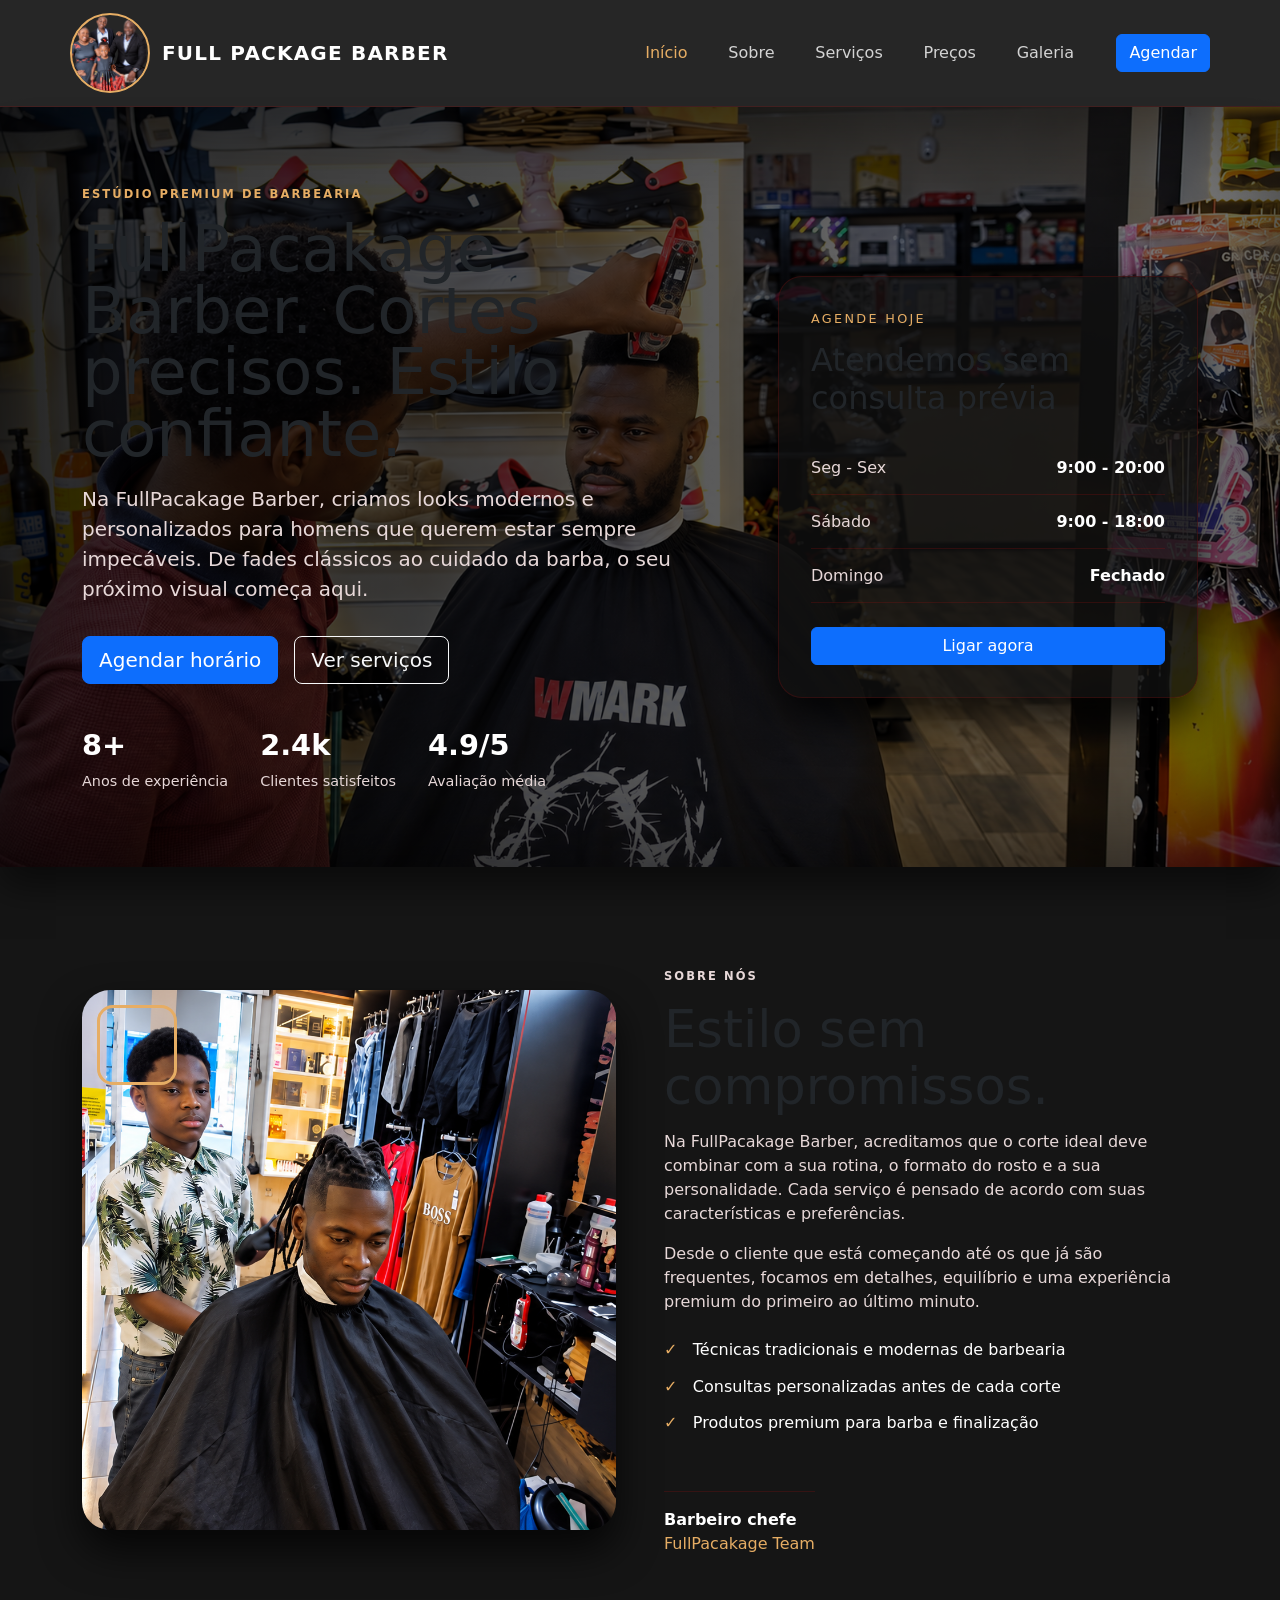
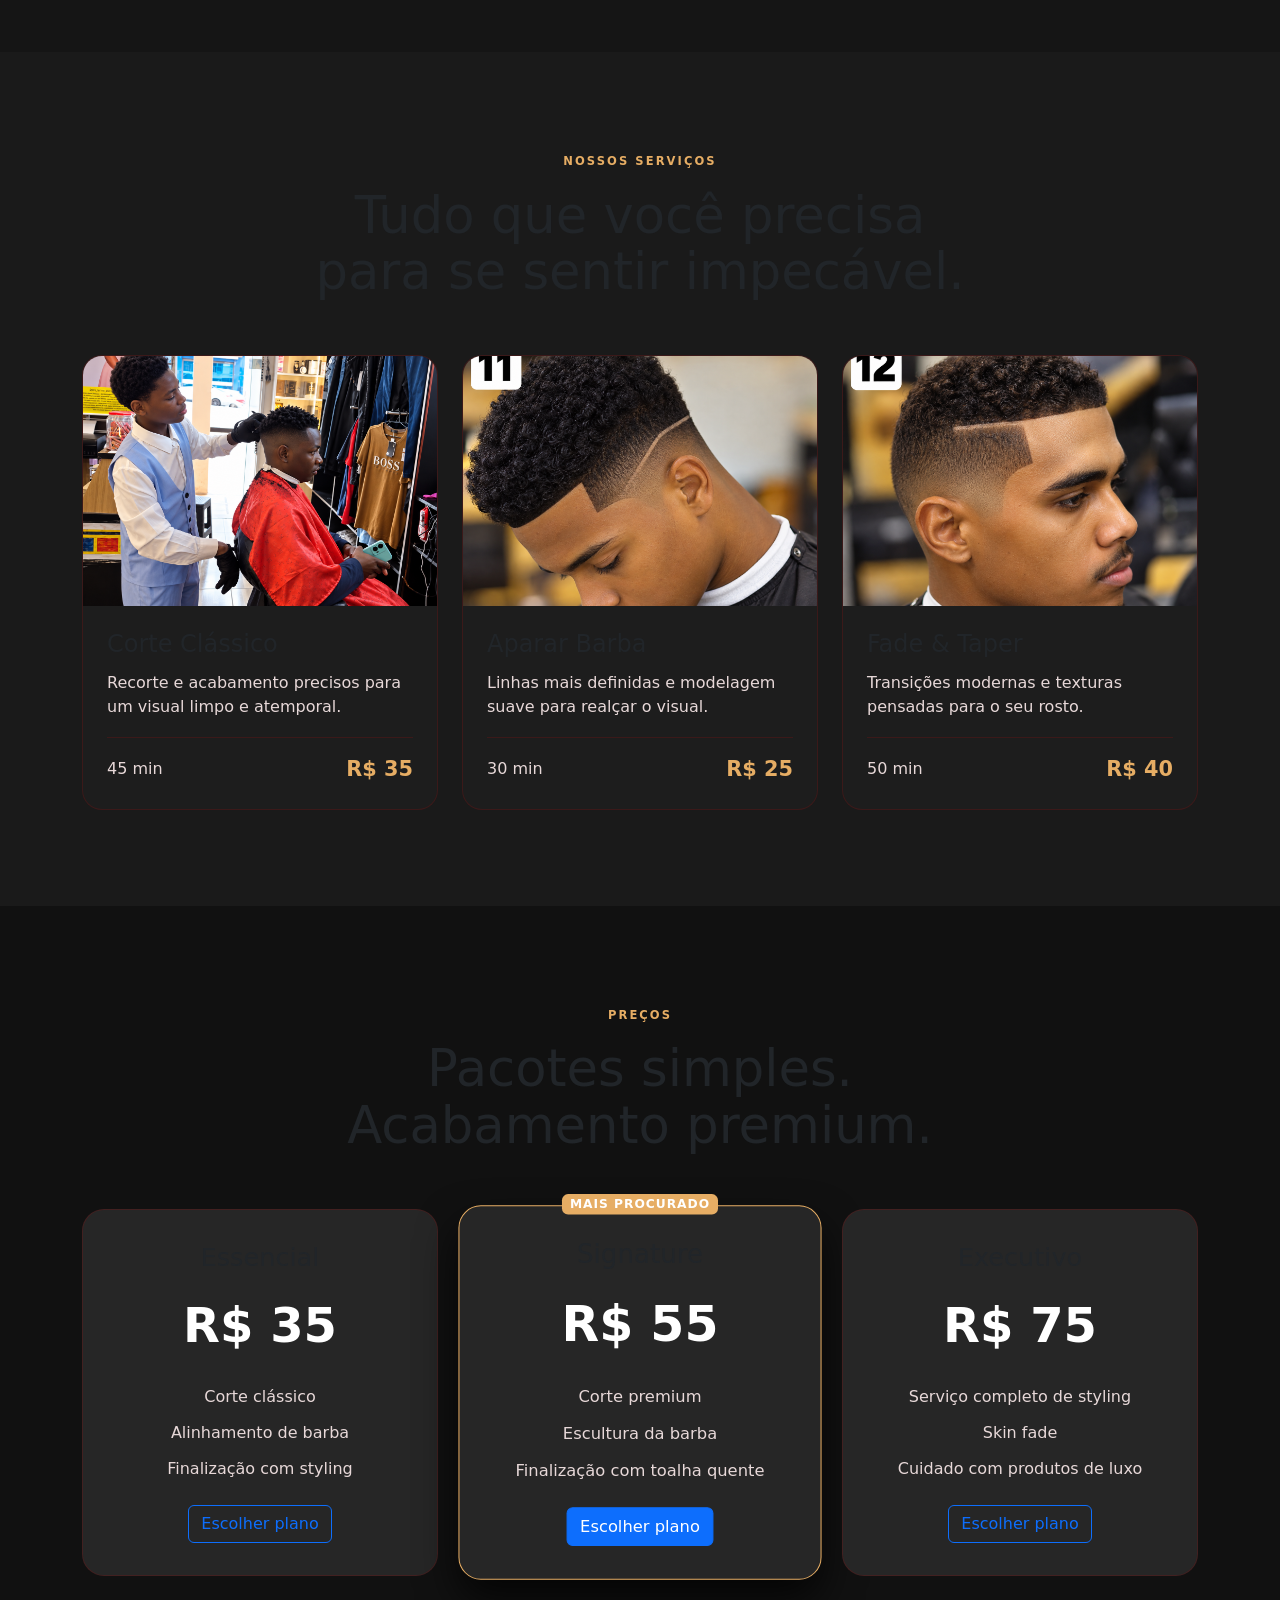
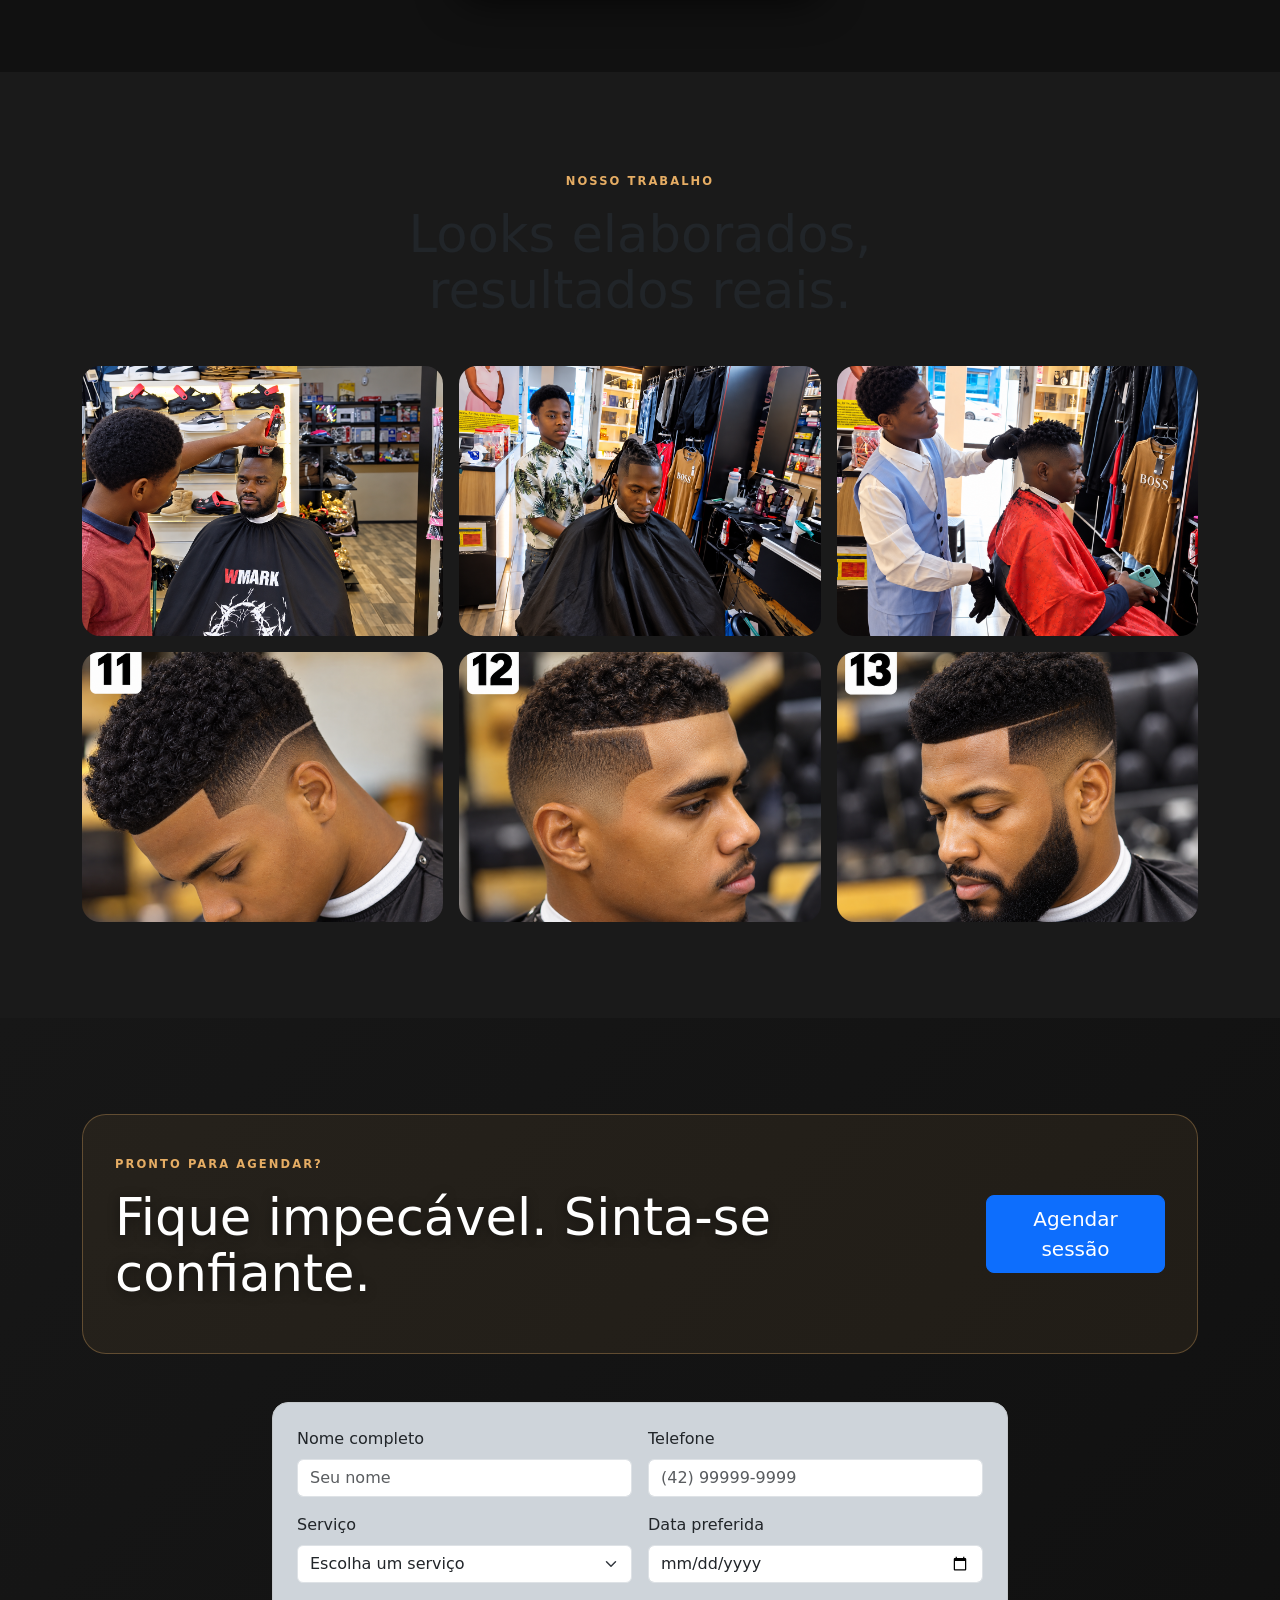
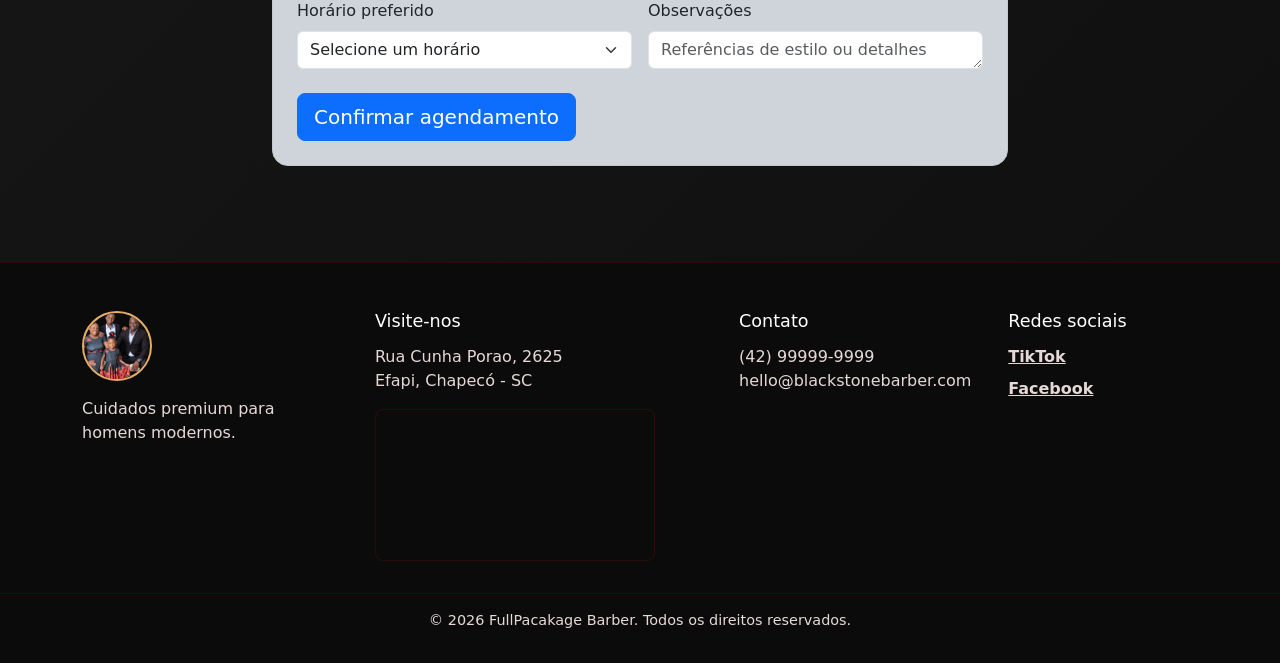
==== index.html @ b8154d9c "Adicionar projeto fullpackagebarber" ====
<!DOCTYPE html>
<html lang="pt-BR">

<head>
    <meta charset="UTF-8">
    <meta name="viewport" content="width=device-width, initial-scale=1.0">
    <title>FullPacakage Barber | Premium Grooming</title>
    <meta name="description" content="FullPacakage Barber offers premium cuts, beard care and modern grooming for every client.">
    <link rel="stylesheet" href="style.css">
    <link href="https://cdn.jsdelivr.net/npm/bootstrap@5.3.8/dist/css/bootstrap.min.css" rel="stylesheet"
        crossorigin="anonymous">
</head>

<body>
    <header class="site-header">
        <nav class="navbar navbar-expand-lg navbar-dark container">
            <a class="navbar-brand" href="#home" aria-label="FullPacakage Barber home">
                <img src="img/logoo.png.png" alt="FullPacakage Barber logo">
                <span>FULL PACKAGE BARBER</span>
            </a>
            <button class="navbar-toggler" type="button" data-bs-toggle="collapse" data-bs-target="#navbarNav"
                aria-controls="navbarNav" aria-expanded="false" aria-label="Toggle navigation">
                <span class="navbar-toggler-icon"></span>
            </button>
            <div class="collapse navbar-collapse" id="navbarNav">
                <ul class="navbar-nav ms-auto align-items-lg-center">
                    <li class="nav-item"><a class="nav-link active" href="#home">Início</a></li>
                    <li class="nav-item"><a class="nav-link" href="#about">Sobre</a></li>
                    <li class="nav-item"><a class="nav-link" href="#services">Serviços</a></li>
                    <li class="nav-item"><a class="nav-link" href="#pricing">Preços</a></li>
                    <li class="nav-item"><a class="nav-link" href="#gallery">Galeria</a></li>
                    <li class="nav-item"><a class="btn btn-primary ms-lg-3" href="#contact">Agendar</a></li>
                </ul>
            </div>
        </nav>
    </header>

    <main id="home">
        <section class="hero">
            <div class="hero-overlay"></div>
            <div class="container hero-content">
                <div class="row align-items-center g-5">
                    <div class="col-lg-7">
                        <p class="eyebrow">Estúdio Premium de Barbearia</p>
                        <h1>FullPacakage Barber. Cortes precisos. Estilo confiante.</h1>
                        <p class="lead">Na FullPacakage Barber, criamos looks modernos e personalizados para homens que querem estar sempre impecáveis. De fades clássicos ao cuidado da barba, o seu próximo visual começa aqui.</p>
                        <div class="hero-actions">
                            <a href="#contact" class="btn btn-primary btn-lg">Agendar horário</a>
                            <a href="#services" class="btn btn-outline-light btn-lg">Ver serviços</a>
                        </div>
                        <div class="hero-stats">
                            <div>
                                <strong>8+</strong>
                                <span>Anos de experiência</span>
                            </div>
                            <div>
                                <strong>2.4k</strong>
                                <span>Clientes satisfeitos</span>
                            </div>
                            <div>
                                <strong>4.9/5</strong>
                                <span>Avaliação média</span>
                            </div>
                        </div>
                    </div>

                    <div class="col-lg-5">
                        <div class="booking-card">
                            <p class="card-label">Agende hoje</p>
                            <h3>Atendemos sem consulta prévia</h3>
                            <ul>
                                <li><span>Seg - Sex</span><strong>9:00 - 20:00</strong></li>
                                <li><span>Sábado</span><strong>9:00 - 18:00</strong></li>
                                <li><span>Domingo</span><strong>Fechado</strong></li>
                            </ul>
                            <a href="tel:+5542999999999" class="btn btn-primary w-100">Ligar agora</a>
                        </div>
                    </div>
                </div>
            </div>
        </section>

        <section id="about" class="section about">
            <div class="container">
                <div class="row align-items-center g-5">
                    <div class="col-lg-6">
                        <div class="image-frame">
                            <img src="img/image2.png.png" alt="Barber working" class="img-fluid">
                        </div>
                    </div>
                    <div class="col-lg-6">
                        <p class="section-tag">Sobre nós</p>
                        <h2>Estilo sem compromissos.</h2>
                        <p>Na FullPacakage Barber, acreditamos que o corte ideal deve combinar com a sua rotina, o formato do rosto e a sua personalidade. Cada serviço é pensado de acordo com suas características e preferências.</p>
                        <p>Desde o cliente que está começando até os que já são frequentes, focamos em detalhes, equilíbrio e uma experiência premium do primeiro ao último minuto.</p>
                        <ul class="check-list">
                            <li>Técnicas tradicionais e modernas de barbearia</li>
                            <li>Consultas personalizadas antes de cada corte</li>
                            <li>Produtos premium para barba e finalização</li>
                        </ul>
                        <div class="signature-box">
                            <strong>Barbeiro chefe</strong>
                            <span>FullPacakage Team</span>
                        </div>
                    </div>
                </div>
            </div>
        </section>

        <section id="services" class="section services">
            <div class="container">
                <div class="section-heading text-center">
                    <p class="section-tag">Nossos serviços</p>
                    <h2>Tudo que você precisa para se sentir impecável.</h2>
                </div>
                <div class="row g-4 mt-3">
                    <div class="col-md-6 col-lg-4">
                        <div class="service-card">
                            <img src="img/image3.png.png" alt="Classic haircut">
                            <div class="service-body">
                                <h3>Corte Clássico</h3>
                                <p>Recorte e acabamento precisos para um visual limpo e atemporal.</p>
                                <div class="service-meta"><span>45 min</span><strong>R$ 35</strong></div>
                            </div>
                        </div>
                    </div>
                    <div class="col-md-6 col-lg-4">
                        <div class="service-card">
                            <img src="img/image4.png.png" alt="Beard trimming">
                            <div class="service-body">
                                <h3>Aparar Barba</h3>
                                <p>Linhas mais definidas e modelagem suave para realçar o visual.</p>
                                <div class="service-meta"><span>30 min</span><strong>R$ 25</strong></div>
                            </div>
                        </div>
                    </div>
                    <div class="col-md-6 col-lg-4">
                        <div class="service-card">
                            <img src="img/image5.png.png" alt="Fade haircut">
                            <div class="service-body">
                                <h3>Fade & Taper</h3>
                                <p>Transições modernas e texturas pensadas para o seu rosto.</p>
                                <div class="service-meta"><span>50 min</span><strong>R$ 40</strong></div>
                            </div>
                        </div>
                    </div>
                </div>
            </div>
        </section>

        <section id="pricing" class="section pricing">
            <div class="container">
                <div class="section-heading text-center">
                    <p class="section-tag">Preços</p>
                    <h2>Pacotes simples. Acabamento premium.</h2>
                </div>
                <div class="row g-4 mt-3">
                    <div class="col-md-4">
                        <div class="price-card">
                            <h3>Essencial</h3>
                            <div class="price">R$ 35</div>
                            <ul>
                                <li>Corte clássico</li>
                                <li>Alinhamento de barba</li>
                                <li>Finalização com styling</li>
                            </ul>
                            <a href="#contact" class="btn btn-outline-primary">Escolher plano</a>
                        </div>
                    </div>
                    <div class="col-md-4">
                        <div class="price-card featured">
                            <span class="badge">Mais procurado</span>
                            <h3>Signature</h3>
                            <div class="price">R$ 55</div>
                            <ul>
                                <li>Corte premium</li>
                                <li>Escultura da barba</li>
                                <li>Finalização com toalha quente</li>
                            </ul>
                            <a href="#contact" class="btn btn-primary">Escolher plano</a>
                        </div>
                    </div>
                    <div class="col-md-4">
                        <div class="price-card">
                            <h3>Executivo</h3>
                            <div class="price">R$ 75</div>
                            <ul>
                                <li>Serviço completo de styling</li>
                                <li>Skin fade</li>
                                <li>Cuidado com produtos de luxo</li>
                            </ul>
                            <a href="#contact" class="btn btn-outline-primary">Escolher plano</a>
                        </div>
                    </div>
                </div>
            </div>
        </section>

        <section id="gallery" class="section gallery">
            <div class="container">
                <div class="section-heading text-center">
                    <p class="section-tag">Nosso trabalho</p>
                    <h2>Looks elaborados, resultados reais.</h2>
                </div>
                <div class="row g-3 mt-3 gallery-grid">
                    <div class="col-6 col-md-4"><img src="img/image1.png.png" alt="Barber style 1" class="img-fluid"></div>
                    <div class="col-6 col-md-4"><img src="img/image2.png.png" alt="Barber style 2" class="img-fluid"></div>
                    <div class="col-6 col-md-4"><img src="img/image3.png.png" alt="Barber style 3" class="img-fluid"></div>
                    <div class="col-6 col-md-4"><img src="img/image4.png.png" alt="Barber style 4" class="img-fluid"></div>
                    <div class="col-6 col-md-4"><img src="img/image5.png.png" alt="Barber style 5" class="img-fluid"></div>
                    <div class="col-6 col-md-4"><img src="img/image6.png.png" alt="Barber style 6" class="img-fluid"></div>
                </div>
            </div>
        </section>

        <section id="contact" class="section cta-section">
            <div class="container">
                <div class="cta-box">
                    <div>
                        <p class="section-tag">Pronto para agendar?</p>
                        <h2>Fique impecável. Sinta-se confiante.</h2>
                    </div>
                    <a href="tel:+5542999999999" class="btn btn-primary btn-lg">Agendar sessão</a>
                </div>

                <div class="row mt-5 justify-content-center">
                    <div class="col-lg-8">
                        <form id="bookingForm" class="p-4 rounded-4 border border-secondary-subtle bg-dark-subtle">
                            <div class="row g-3">
                                <div class="col-md-6">
                                    <label for="name" class="form-label">Nome completo</label>
                                    <input id="name" name="name" type="text" class="form-control" placeholder="Seu nome" required>
                                </div>
                                <div class="col-md-6">
                                    <label for="phone" class="form-label">Telefone</label>
                                    <input id="phone" name="phone" type="tel" class="form-control" placeholder="(42) 99999-9999" required>
                                </div>
                                <div class="col-md-6">
                                    <label for="service" class="form-label">Serviço</label>
                                    <select id="service" name="service" class="form-select" required>
                                        <option value="">Escolha um serviço</option>
                                        <option value="Corte Clássico">Corte Clássico</option>
                                        <option value="Aparar Barba">Aparar Barba</option>
                                        <option value="Fade & Taper">Fade & Taper</option>
                                        <option value="Signature">Pacote Signature</option>
                                        <option value="Executivo">Pacote Executivo</option>
                                    </select>
                                </div>
                                <div class="col-md-6">
                                    <label for="date" class="form-label">Data preferida</label>
                                    <input id="date" name="date" type="date" class="form-control" required>
                                </div>
                                <div class="col-md-6">
                                    <label for="time" class="form-label">Horário preferido</label>
                                    <select id="time" name="time" class="form-select" required>
                                        <option value="">Selecione um horário</option>
                                        <option value="09:00">09:00</option>
                                        <option value="10:30">10:30</option>
                                        <option value="12:00">12:00</option>
                                        <option value="14:00">14:00</option>
                                        <option value="16:30">16:30</option>
                                        <option value="18:00">18:00</option>
                                    </select>
                                </div>
                                <div class="col-md-6">
                                    <label for="notes" class="form-label">Observações</label>
                                    <textarea id="notes" name="notes" class="form-control" rows="1" placeholder="Referências de estilo ou detalhes"></textarea>
                                </div>
                            </div>

                            <div class="d-flex flex-column flex-md-row align-items-md-center justify-content-between gap-3 mt-4">
                                <button type="submit" class="btn btn-primary btn-lg">Confirmar agendamento</button>
                                <p id="bookingStatus" class="text-success mb-0 d-none">Solicitação de agendamento enviada com sucesso.</p>
                            </div>
                        </form>
                    </div>
                </div>
            </div>
        </section>
    </main>

    <footer class="site-footer">
        <div class="container footer-content">
            <div>
                <img src="img/logoo.png.png" alt="FullPacakage Barber logo">
                <p>Cuidados premium para homens modernos.</p>
            </div>
            <div>
                <h4>Visite-nos</h4>
                <address>Rua Cunha Porao, 2625<br>Efapi, Chapecó - SC</address>
                <div class="footer-map">
                    <iframe
                        src="https://www.google.com/maps?q=Rua+Cunha+Porao+2625,+Efapi,+Chapeco+-+SC&output=embed"
                        title="Mapa da FullPacakage Barber"
                        loading="lazy"
                        referrerpolicy="no-referrer-when-downgrade"></iframe>
                </div>
            </div>
            <div>
                <h4>Contato</h4>
                <p>(42) 99999-9999<br>hello@blackstonebarber.com</p>
            </div>
            <div>
                <h4>Redes sociais</h4>
                <div class="social-links">
                    <a href="#" aria-label="TikTok da FullPacakage Barber">TikTok</a>
                    <a href="#" aria-label="Facebook da FullPacakage Barber">Facebook</a>
                </div>
            </div>
        </div>
        <div class="copyright">© <span id="currentYear"></span> FullPacakage Barber. Todos os direitos reservados.</div>
    </footer>

    <script src="https://cdn.jsdelivr.net/npm/bootstrap@5.3.8/dist/js/bootstrap.bundle.min.js" crossorigin="anonymous"></script>
    <script src="script.js"></script>
</body>

</html>
---- style.css ----
:root {
  --bg: #111111;
  --bg-soft: #1a1a1a;
  --panel: #1d1d1d;
  --panel-2: #262626;

  --text: #ffffff;
  --muted: #e7d8d8;

  --accent: #e6ad64;
  --accent-soft: rgba(230, 174, 100, 0.603);

  --line: rgba(161, 16, 16, 0.233);
  --shadow: 0 20px 40px rgba(0, 0, 0, 0.74);
}

* {
    margin: 0;
    padding: 0;
    box-sizing: border-box;
}

html {
    scroll-behavior: smooth;
}

body {
    background: var(--bg);
    color: var(--text);
    font-family: Arial, Helvetica, sans-serif;
    line-height: 1.7;
}

img {
    max-width: 100%;
    display: block;
}

a {
    text-decoration: none;
}

.btn {
    border-radius: 999px;
    font-weight: 700;
    padding: 0.9rem 1.5rem;
    transition: all 0.3s ease;
}

.btn-primary {
    background: var(--accent);
    border-color: var(--accent);
    color: #18120d;
}

.btn-primary:hover {
    background: #e1b069;
    border-color: #e1b069;
    color: #18120d;
}

.btn-outline-light,
.btn-outline-primary {
    border-width: 2px;
}

.site-header {
    position: sticky;
    top: 0;
    z-index: 40;
    background: rgba(15, 15, 15, 0.9);
    backdrop-filter: blur(10px);
    border-bottom: 1px solid var(--line);
}

.navbar {
    min-height: 82px;
    padding: 0.75rem 0;
}

.navbar-brand img {
    width: 80px;
    height: 80px;
    object-fit: cover;
    border-radius: 50%;
    border: 2px solid var(--accent);
}

.navbar-brand {
    display: inline-flex;
    align-items: center;
    gap: 0.75rem;
    color: #fff;
    font-weight: 800;
    letter-spacing: 0.06em;
    line-height: 1;
}

.navbar-brand:hover {
    color: var(--accent);
}

.navbar-nav {
    gap: 0.75rem;
}

.nav-link {
    color: rgba(255, 255, 255, 0.8) !important;
    font-weight: 600;
    padding: 0.5rem 0.9rem !important;
}

.nav-link:hover,
.nav-link.active {
    color: var(--accent) !important;
}

.hero {
    position: relative;
    background: url('img/image1.png.png') center/cover no-repeat;
    min-height: 760px;
    display: flex;
    align-items: center;
    box-shadow: 0 18px 36px rgba(0, 0, 0, 0.55);
    z-index: 1;
}

.hero-overlay {
    position: absolute;
    inset: 0;
    background: linear-gradient(90deg, rgba(0, 0, 0, 0.82), rgba(0, 0, 0, 0.5));
    box-shadow: inset 0 0 110px rgba(0, 0, 0, 0.62);
}

.hero-content {
    position: relative;
    z-index: 1;
    padding-top: 4rem;
    padding-bottom: 4rem;
}

.eyebrow,
.section-tag {
    display: inline-block;
    letter-spacing: 0.18em;
    text-transform: uppercase;
    font-size: 0.72rem;
    font-weight: 700;
    color: var(--accent);
    margin-bottom: 1rem;
}

.hero h1 {
    font-size: clamp(2.8rem, 5vw, 5rem);
    line-height: 0.96;
    margin-bottom: 1.2rem;
    max-width: 650px;
}

.lead {
    max-width: 620px;
    color: var(--muted);
    font-size: 1.1rem;
}

.hero-actions {
    display: flex;
    flex-wrap: wrap;
    gap: 1rem;
    margin-top: 2rem;
}

.hero-stats {
    display: flex;
    flex-wrap: wrap;
    gap: 2rem;
    margin-top: 2.5rem;
}

.hero-stats div {
    display: flex;
    flex-direction: column;
    gap: 0.25rem;
}

.hero-stats strong {
    font-size: 1.8rem;
    color: var(--text);
}

.hero-stats span {
    color: var(--muted);
    font-size: 0.9rem;
}

.booking-card {
    background: rgba(17, 17, 17, 0.75);
    border: 1px solid var(--line);
    border-radius: 24px;
    box-shadow: var(--shadow);
    padding: 2rem;
    max-width: 420px;
    margin-left: auto;
}

.card-label {
    font-size: 0.8rem;
    letter-spacing: 0.18em;
    text-transform: uppercase;
    color: var(--accent);
    margin-bottom: 0.8rem;
}

.booking-card h3 {
    margin-bottom: 1.5rem;
    font-size: 2rem;
}

.booking-card ul {
    list-style: none;
    margin: 0 0 1.5rem;
    padding: 0;
}

.booking-card li {
    display: flex;
    justify-content: space-between;
    gap: 1rem;
    padding: 0.9rem 0;
    border-bottom: 1px solid var(--line);
    color: var(--muted);
}

.booking-card li strong {
    color: var(--text);
}

.section {
    padding: 6rem 0;
}

.about {
    background: #151515;
}

.image-frame {
    position: relative;
    border-radius: 28px;
    overflow: hidden;
    box-shadow: var(--shadow);
}

.image-frame::before {
    content: '';
    position: absolute;
    inset: 15px auto auto 15px;
    width: 80px;
    height: 80px;
    border: 3px solid var(--accent);
    border-radius: 16px;
    z-index: 1;
}

.image-frame img {
    width: 100%;
    height: 540px;
    object-fit: cover;
}

.about h2,
.section-heading h2,
.cta-box h2 {
    font-size: clamp(2.2rem, 4vw, 3.2rem);
    margin-bottom: 1rem;
    line-height: 1.1;
}

.cta-box h2 {
    color: #ffffff;
    text-shadow: 0 2px 12px rgba(0, 0, 0, 0.45);
}

.about p,
.service-card p,
.price-card li,
.site-footer p {
    color: var(--muted);
}

.check-list {
    list-style: none;
    padding: 0;
    margin: 1.5rem 0;
    display: grid;
    gap: 0.8rem;
}

.check-list li {
    position: relative;
    padding-left: 1.8rem;
    color: var(--text);
}

.check-list li::before {
    content: '✓';
    position: absolute;
    left: 0;
    top: 0;
    color: var(--accent);
    font-weight: 700;
}

.signature-box {
    margin-top: 2rem;
    padding-top: 1rem;
    border-top: 1px solid var(--line);
    display: inline-flex;
    flex-direction: column;
}

.signature-box strong {
    color: var(--text);
}

.signature-box span {
    color: var(--accent);
}

.services {
    background: var(--bg-soft);
}

.section-heading {
    max-width: 700px;
    margin: 0 auto 2rem;
}

.service-card {
    background: var(--panel);
    border-radius: 20px;
    overflow: hidden;
    border: 1px solid var(--line);
    transition: transform 0.2s ease, border-color 0.2s ease;
}

.service-card:hover {
    transform: translateY(-6px);
    border-color: rgba(212, 161, 93, 0.6);
}

.service-card img {
    width: 100%;
    height: 250px;
    object-fit: cover;
}

.service-body {
    padding: 1.5rem;
}

.service-card h3 {
    font-size: 1.5rem;
    margin-bottom: 0.75rem;
}

.service-meta {
    display: flex;
    justify-content: space-between;
    align-items: center;
    gap: 1rem;
    margin-top: 1.1rem;
    padding-top: 1rem;
    border-top: 1px solid var(--line);
}

.service-meta span {
    color: var(--muted);
}

.service-meta strong {
    color: var(--accent);
    font-size: 1.3rem;
}

.pricing {
    background: #111111;
}

.price-card {
    background: var(--panel-2);
    border: 1px solid var(--line);
    border-radius: 22px;
    padding: 2rem 1.5rem;
    text-align: center;
    position: relative;
    height: 100%;
}

.price-card.featured {
    border-color: var(--accent);
    box-shadow: var(--shadow);
    transform: scale(1.02);
}

.badge {
    position: absolute;
    top: -12px;
    left: 50%;
    transform: translateX(-50%);
    background: var(--accent);
    color: #1a120d;
    border-radius: 999px;
    font-size: 0.72rem;
    font-weight: 700;
    letter-spacing: 0.08em;
    padding: 0.45rem 0.8rem;
    text-transform: uppercase;
}

.price-card h3 {
    margin-bottom: 1rem;
    font-size: 1.6rem;
}

.price {
    font-size: 3rem;
    font-weight: 800;
    color: var(--text);
    margin-bottom: 1rem;
}

.price-card ul {
    list-style: none;
    padding: 0;
    margin: 1.5rem 0;
    display: grid;
    gap: 0.75rem;
}

.gallery {
    background: var(--bg-soft);
}

.gallery-grid img {
    width: 100%;
    height: 270px;
    object-fit: cover;
    border-radius: 18px;
    transition: transform 0.3s ease;
}

.gallery-grid img:hover {
    transform: scale(1.02);
}

.cta-section {
    background: linear-gradient(135deg, #171717 0%, #101010 100%);
}

.cta-box {
    background: rgba(212, 161, 93, 0.08);
    border: 1px solid rgba(212, 161, 93, 0.35);
    border-radius: 24px;
    padding: 2.2rem 2rem;
    display: flex;
    justify-content: space-between;
    align-items: center;
    gap: 1.5rem;
}

.site-footer {
    background: #0b0b0b;
    border-top: 1px solid var(--line);
    padding-top: 3rem;
}

.footer-content {
    display: grid;
    grid-template-columns: 1.1fr 1.4fr 1fr 0.8fr;
    gap: 2rem;
    align-items: start;
}

.site-footer img {
    width: 70px;
    height: 70px;
    object-fit: cover;
    border-radius: 50%;
    margin-bottom: 1rem;
    border: 2px solid var(--accent);
}

.site-footer h4 {
    margin-bottom: 0.8rem;
    font-size: 1.1rem;
    color: var(--text);
}

.site-footer address {
    color: var(--muted);
    font-style: normal;
    margin-bottom: 1rem;
}

.footer-map {
    overflow: hidden;
    border: 1px solid var(--line);
    border-radius: 8px;
    max-width: 280px;
}

.footer-map iframe {
    display: block;
    width: 100%;
    height: 150px;
    border: 0;
}

.social-links {
    display: flex;
    flex-direction: column;
    gap: 0.5rem;
}

.social-links a {
    color: var(--muted);
    font-weight: 600;
}

.social-links a:hover {
    color: var(--accent);
}

.copyright {
    margin-top: 2rem;
    padding: 1rem 0 2rem;
    text-align: center;
    border-top: 1px solid var(--line);
    color: var(--muted);
    font-size: 0.9rem;
}

@media (max-width: 991px) {
    .hero {
        min-height: 680px;
    }

    .booking-card {
        margin: 2rem auto 0;
    }

    .cta-box {
        flex-direction: column;
        text-align: center;
    }
}

@media (max-width: 767px) {
    .section {
        padding: 4.5rem 0;
    }

    .hero {
        min-height: 620px;
    }

    .hero h1 {
        max-width: 100%;
    }

    .navbar-collapse {
        padding-top: 1rem;
    }

    .navbar-nav {
        align-items: flex-start !important;
    }

    .footer-content {
        grid-template-columns: 1fr;
        text-align: center;
    }

    .site-footer img {
        margin-inline: auto;
    }
}
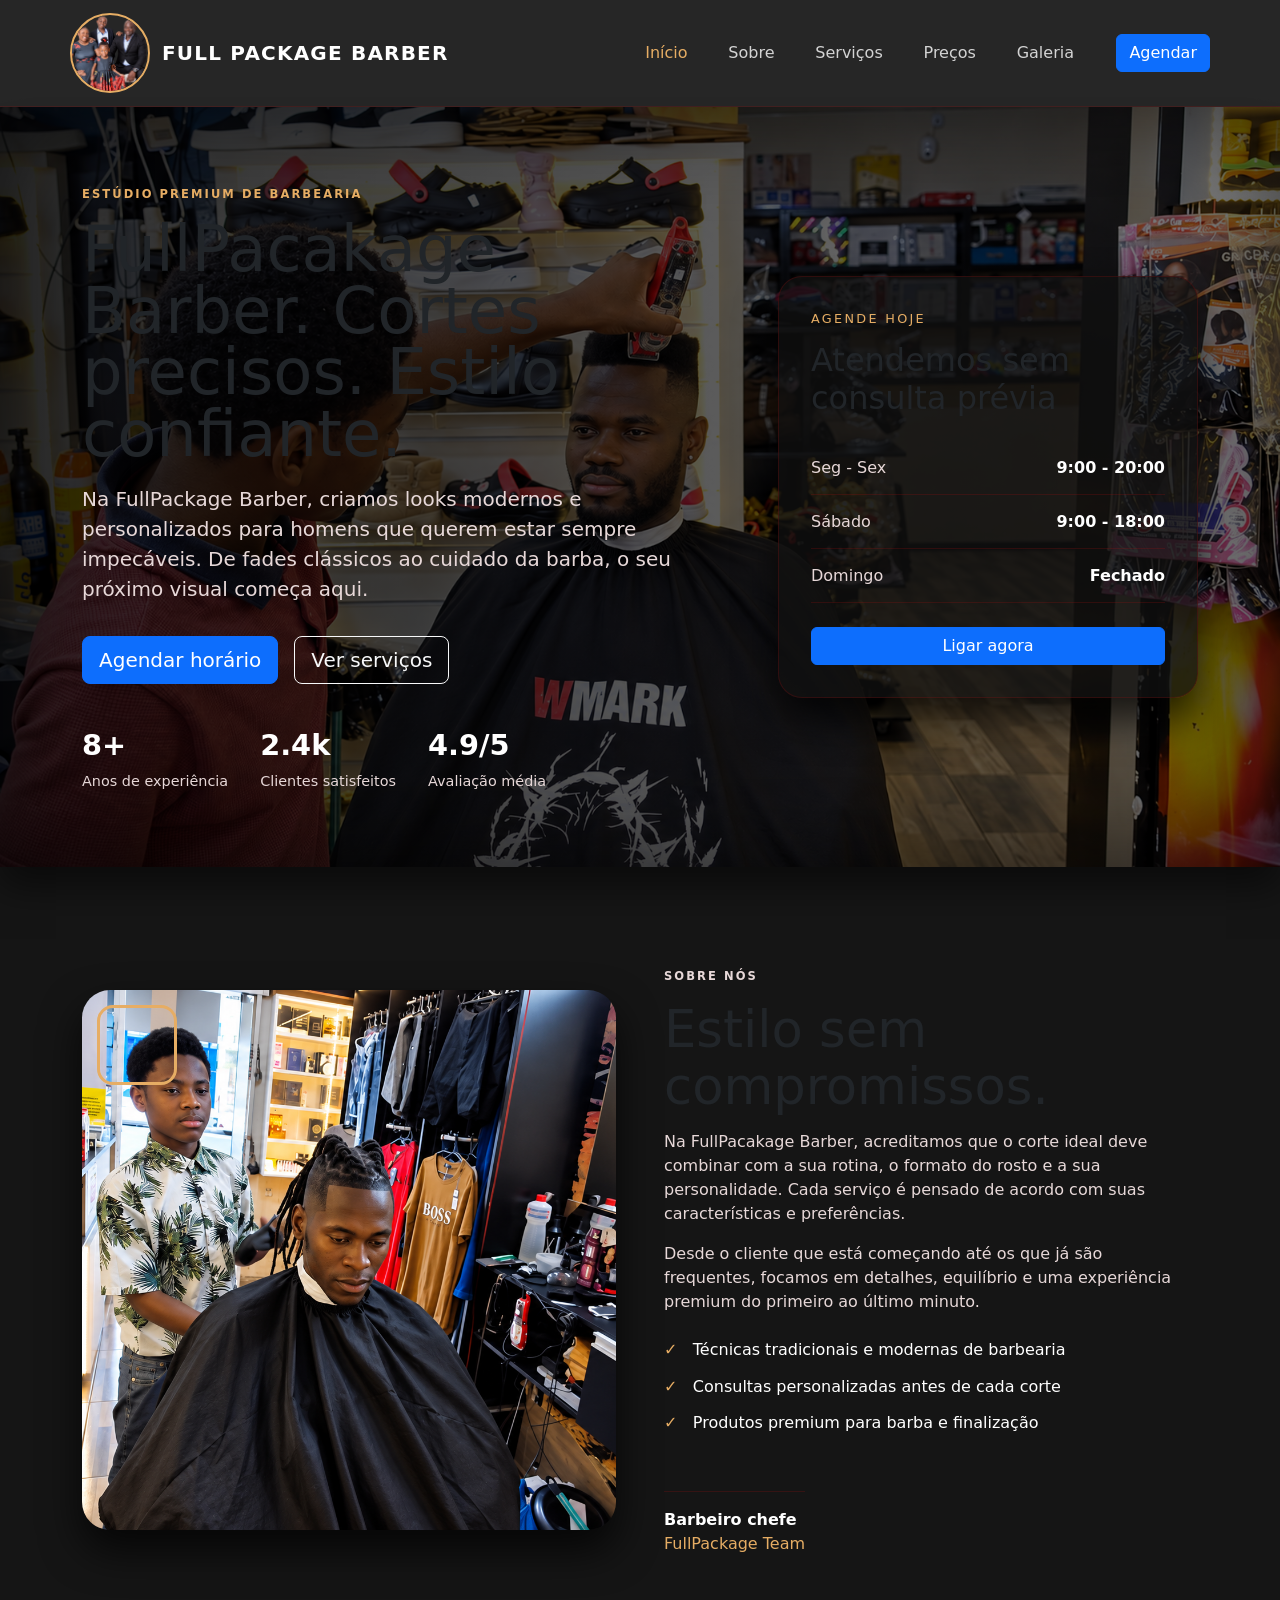
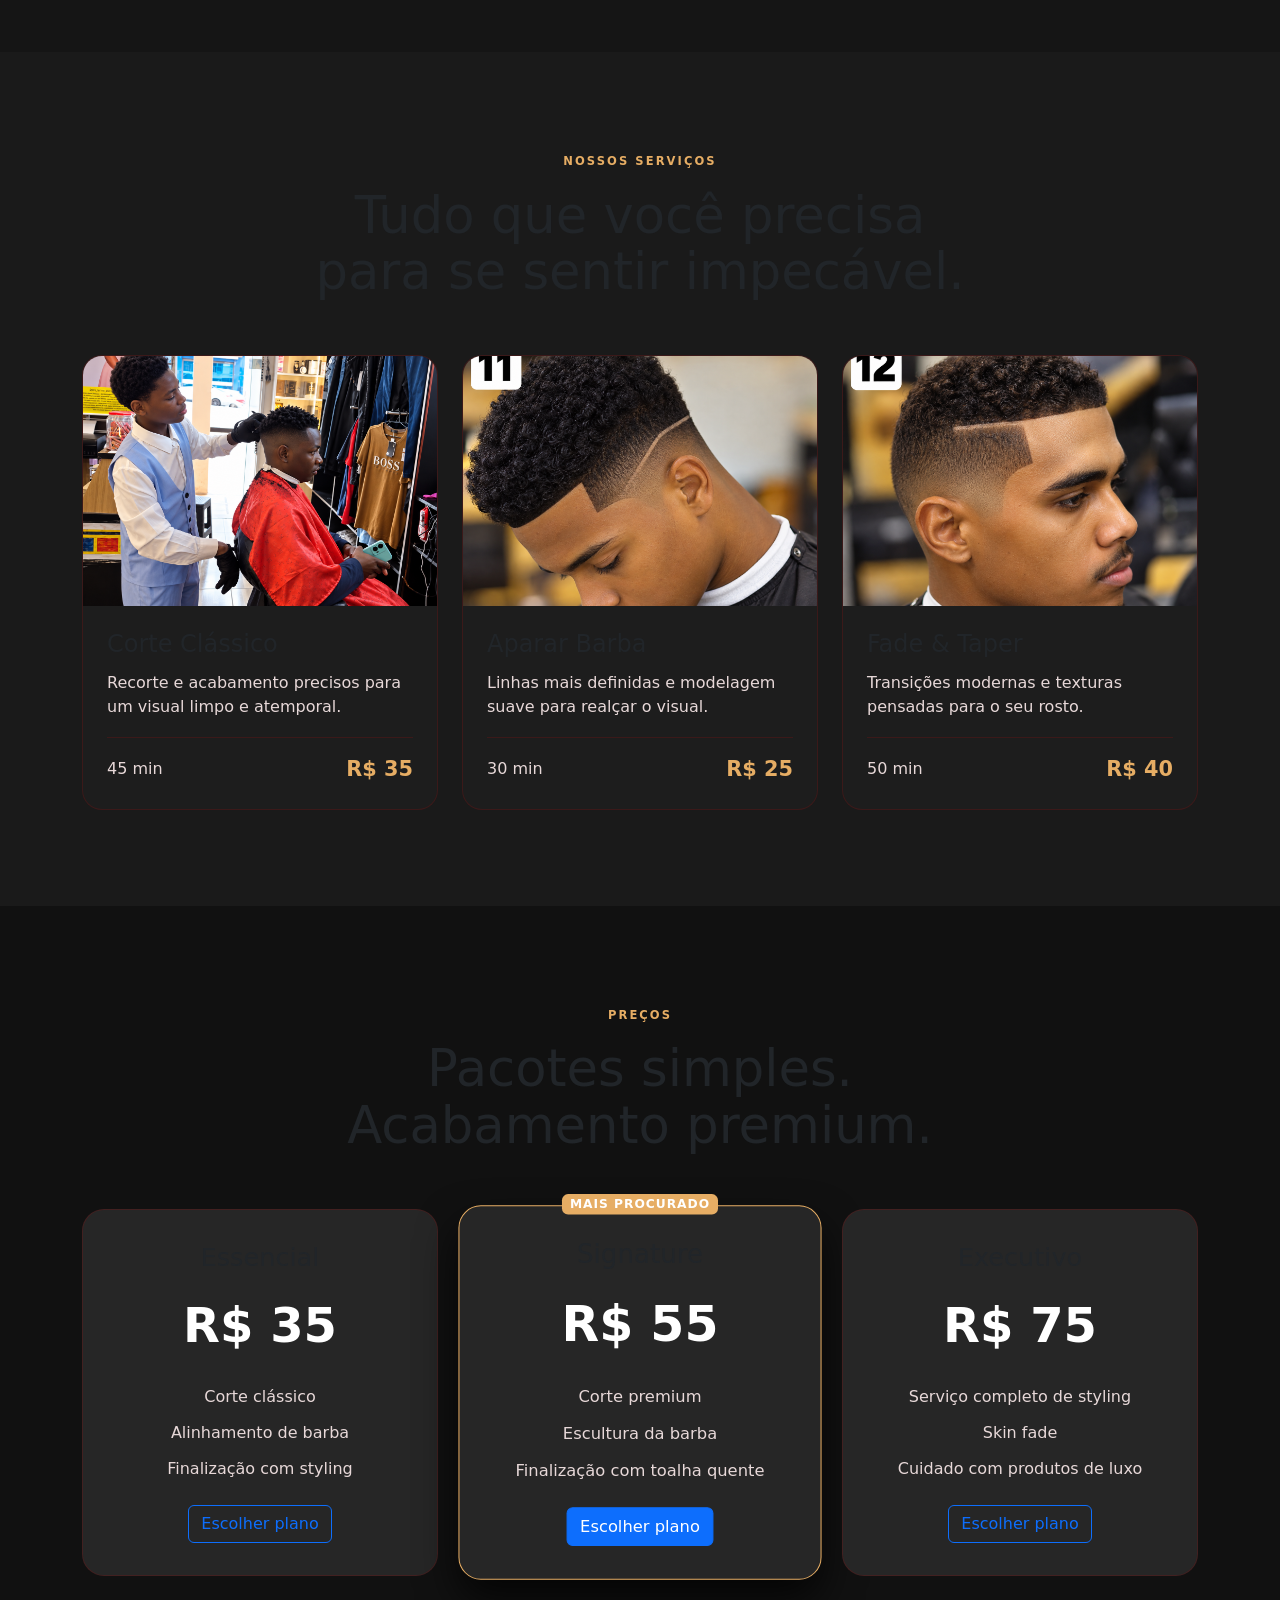
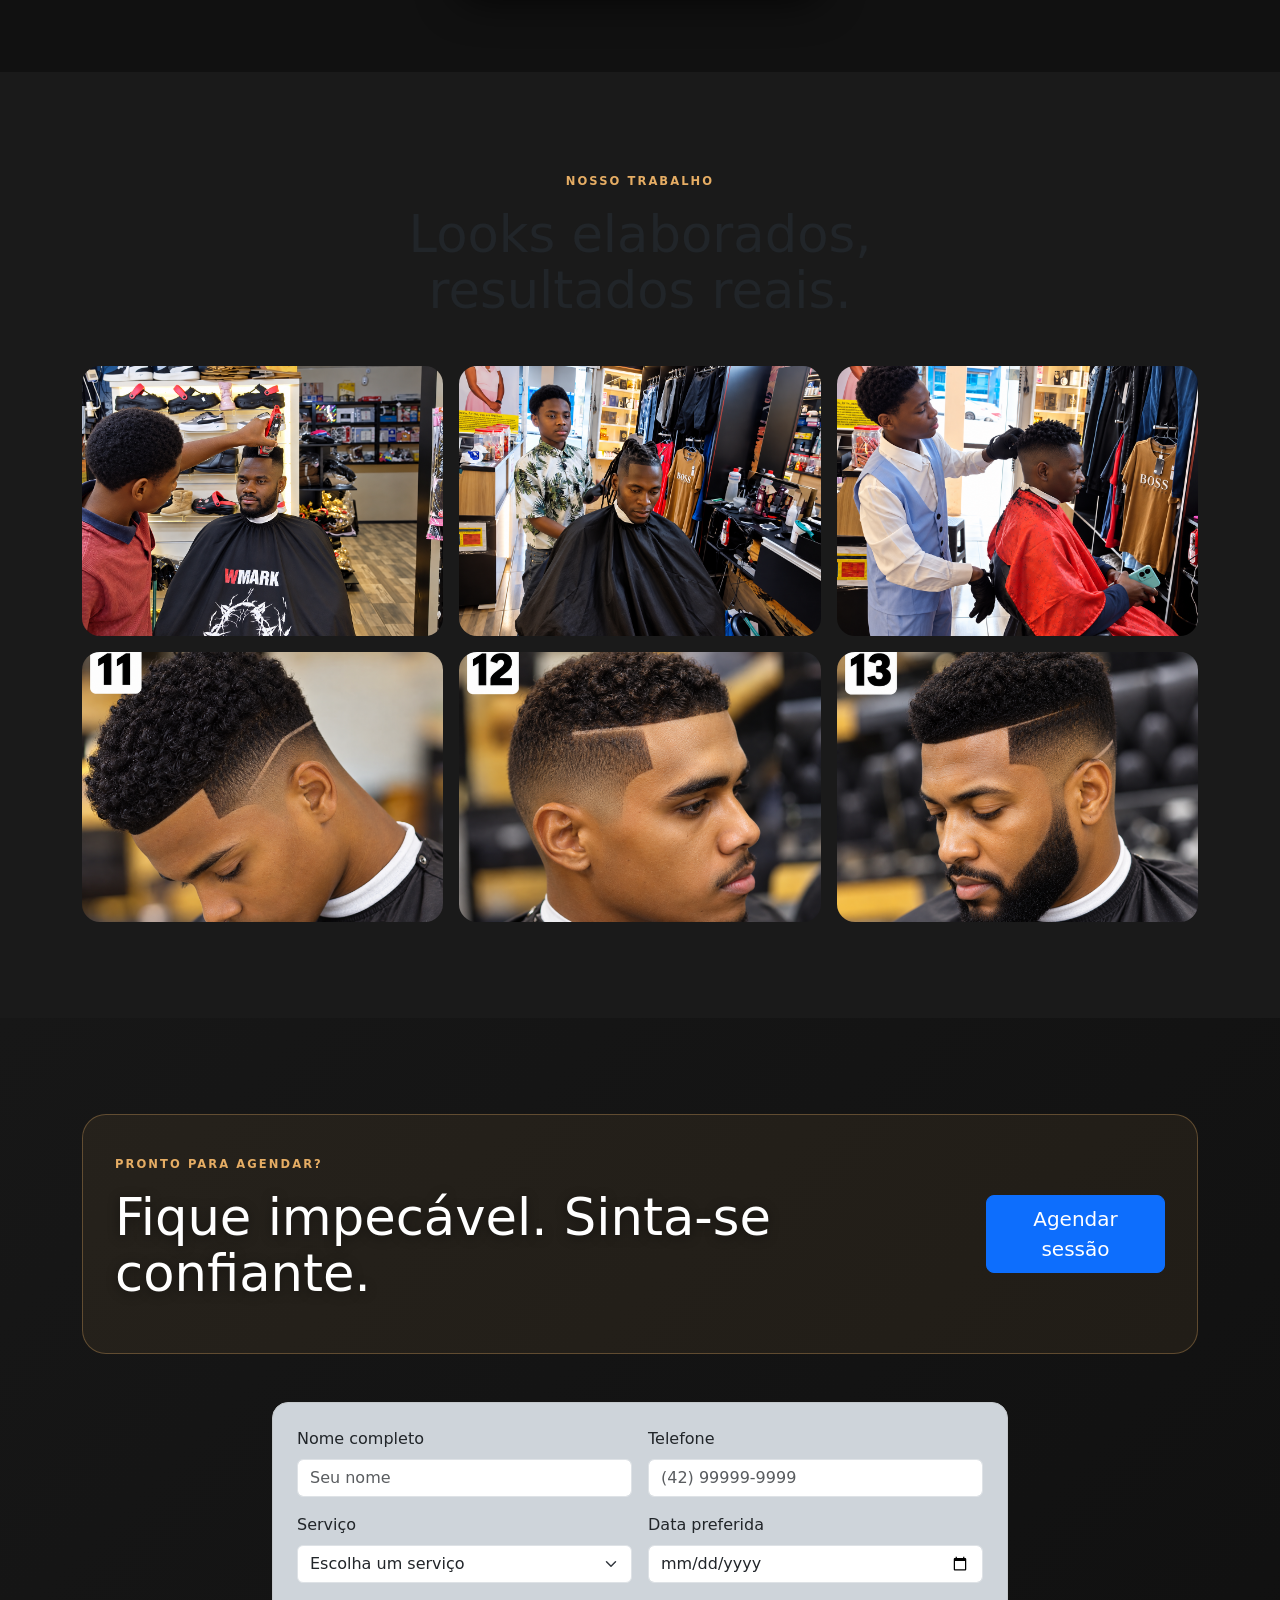
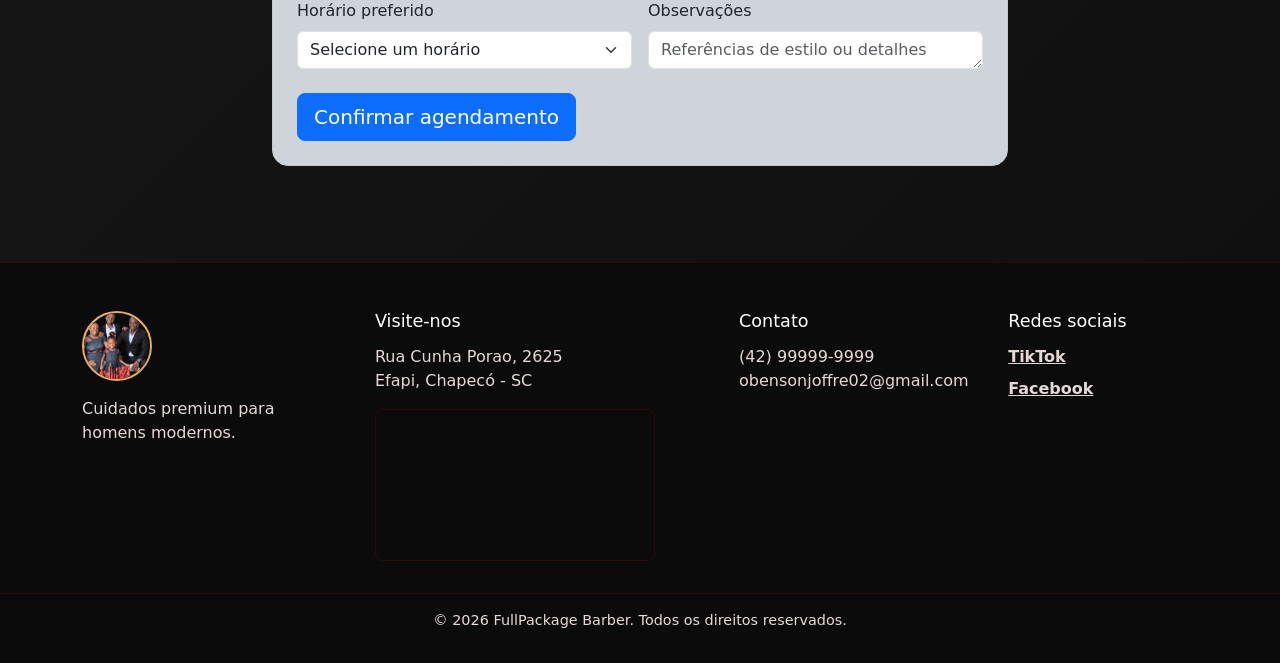
==== commit 5c084d8e: "Secure reservations and update barber branding" ====
--- a/index.html
+++ b/index.html
@@ -43,7 +43,7 @@
                     <div class="col-lg-7">
                         <p class="eyebrow">Estúdio Premium de Barbearia</p>
                         <h1>FullPacakage Barber. Cortes precisos. Estilo confiante.</h1>
-                        <p class="lead">Na FullPacakage Barber, criamos looks modernos e personalizados para homens que querem estar sempre impecáveis. De fades clássicos ao cuidado da barba, o seu próximo visual começa aqui.</p>
+                        <p class="lead">Na FullPackage Barber, criamos looks modernos e personalizados para homens que querem estar sempre impecáveis. De fades clássicos ao cuidado da barba, o seu próximo visual começa aqui.</p>
                         <div class="hero-actions">
                             <a href="#contact" class="btn btn-primary btn-lg">Agendar horário</a>
                             <a href="#services" class="btn btn-outline-light btn-lg">Ver serviços</a>
@@ -100,7 +100,7 @@
                         </ul>
                         <div class="signature-box">
                             <strong>Barbeiro chefe</strong>
-                            <span>FullPacakage Team</span>
+                            <span>FullPackage Team</span>
                         </div>
                     </div>
                 </div>
@@ -291,24 +291,24 @@
                 <div class="footer-map">
                     <iframe
                         src="https://www.google.com/maps?q=Rua+Cunha+Porao+2625,+Efapi,+Chapeco+-+SC&output=embed"
-                        title="Mapa da FullPacakage Barber"
+                        title="Mapa da FullPackage Barber"
                         loading="lazy"
                         referrerpolicy="no-referrer-when-downgrade"></iframe>
                 </div>
             </div>
             <div>
                 <h4>Contato</h4>
-                <p>(42) 99999-9999<br>hello@blackstonebarber.com</p>
+                <p>(42) 99999-9999<br>obensonjoffre02@gmail.com</p>
             </div>
             <div>
                 <h4>Redes sociais</h4>
                 <div class="social-links">
-                    <a href="#" aria-label="TikTok da FullPacakage Barber">TikTok</a>
-                    <a href="#" aria-label="Facebook da FullPacakage Barber">Facebook</a>
+                    <a href="#" aria-label="TikTok da FullPackage Barber">TikTok</a>
+                    <a href="#" aria-label="Facebook da FullPackage Barber">Facebook</a>
                 </div>
             </div>
         </div>
-        <div class="copyright">© <span id="currentYear"></span> FullPacakage Barber. Todos os direitos reservados.</div>
+        <div class="copyright">© <span id="currentYear"></span> FullPackage Barber. Todos os direitos reservados.</div>
     </footer>
 
     <script src="https://cdn.jsdelivr.net/npm/bootstrap@5.3.8/dist/js/bootstrap.bundle.min.js" crossorigin="anonymous"></script>
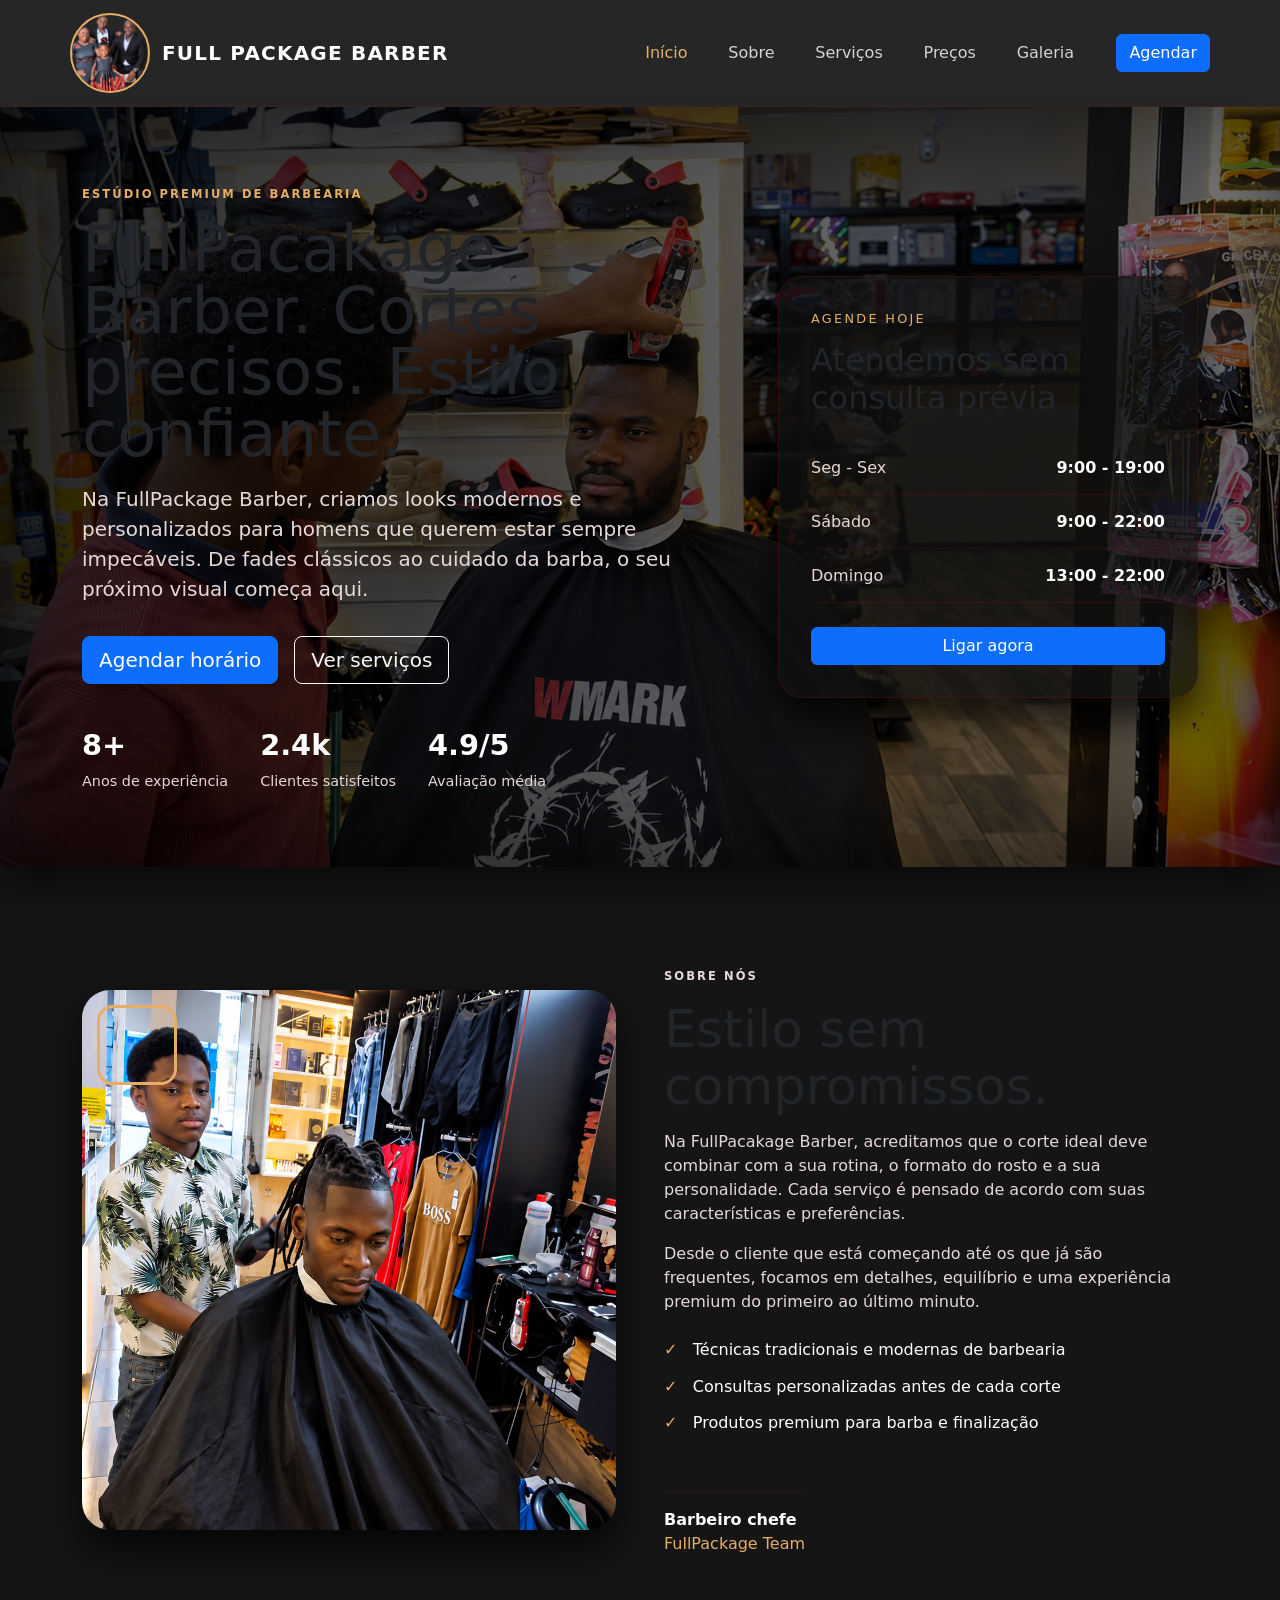
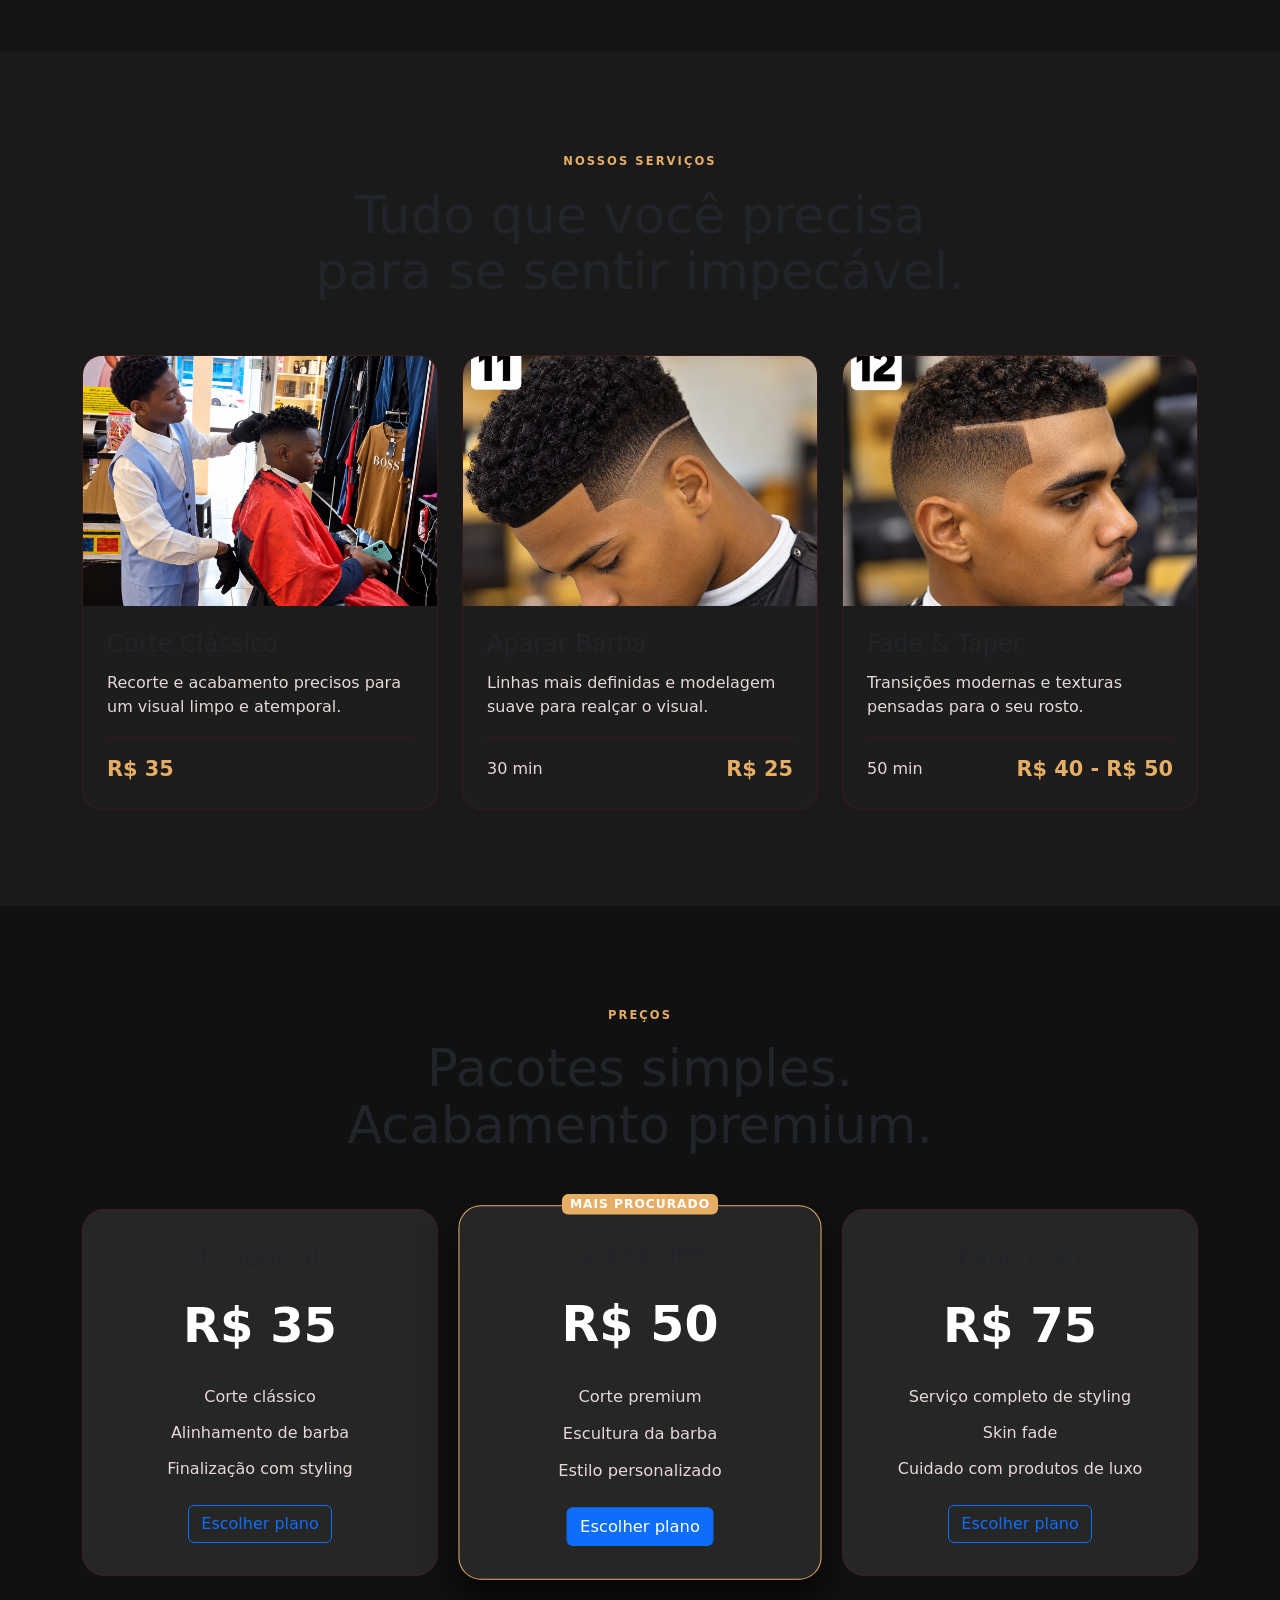
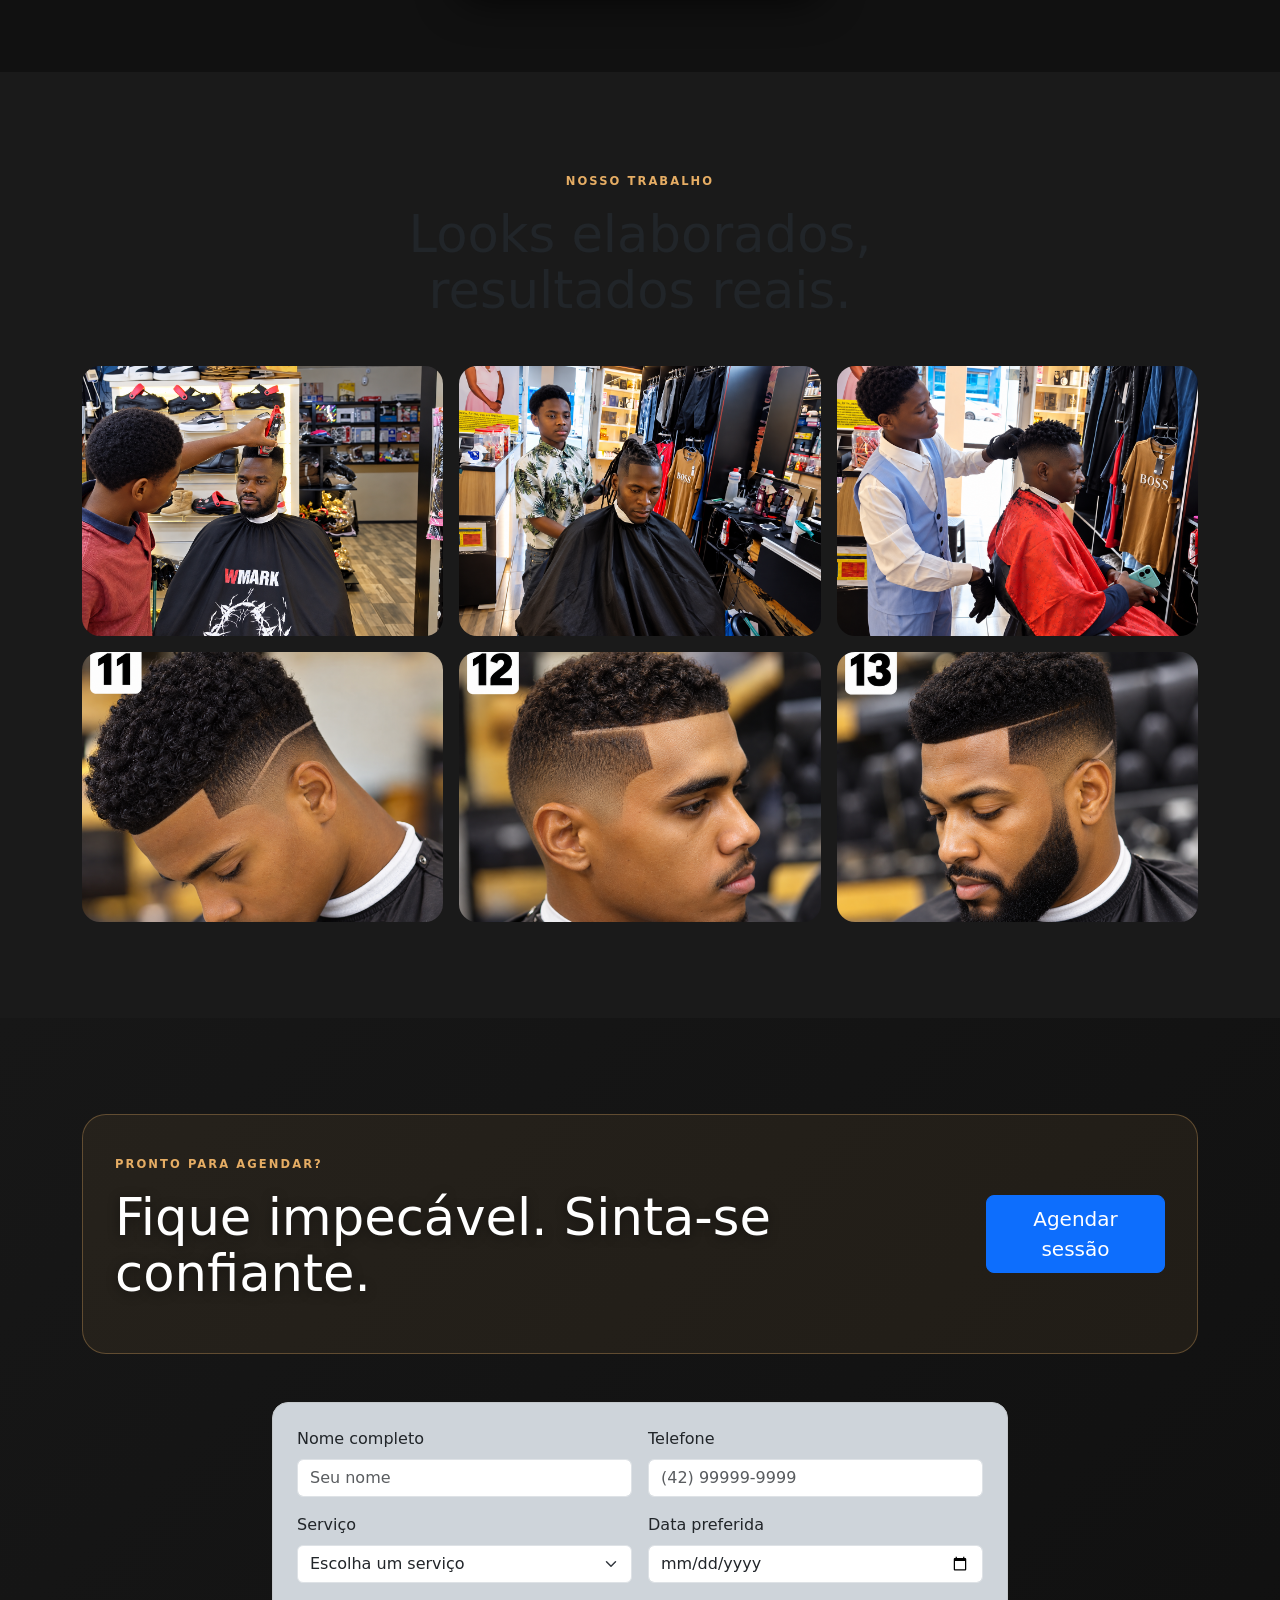
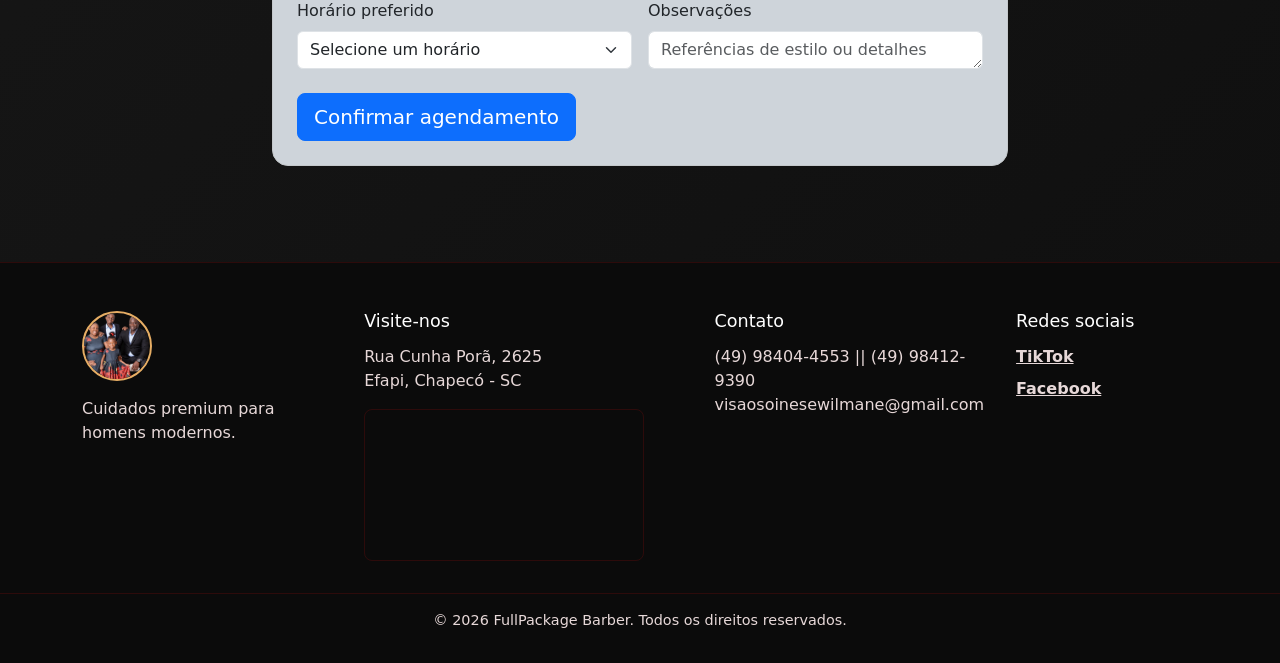
==== commit 73ebd8ef: "ajustamento do cliente" ====
--- a/index.html
+++ b/index.html
@@ -69,11 +69,11 @@
                             <p class="card-label">Agende hoje</p>
                             <h3>Atendemos sem consulta prévia</h3>
                             <ul>
-                                <li><span>Seg - Sex</span><strong>9:00 - 20:00</strong></li>
-                                <li><span>Sábado</span><strong>9:00 - 18:00</strong></li>
-                                <li><span>Domingo</span><strong>Fechado</strong></li>
+                                <li><span>Seg - Sex</span><strong>9:00 - 19:00</strong></li>
+                                <li><span>Sábado</span><strong>9:00 - 22:00</strong></li>
+                                <li><span>Domingo</span><strong>13:00 - 22:00</strong></li>
                             </ul>
-                            <a href="tel:+5542999999999" class="btn btn-primary w-100">Ligar agora</a>
+                            <a href="tel:+5549984044553" class="btn btn-primary w-100">Ligar agora</a>
                         </div>
                     </div>
                 </div>
@@ -120,7 +120,7 @@
                             <div class="service-body">
                                 <h3>Corte Clássico</h3>
                                 <p>Recorte e acabamento precisos para um visual limpo e atemporal.</p>
-                                <div class="service-meta"><span>45 min</span><strong>R$ 35</strong></div>
+                                <div class="service-meta"><strong>R$ 35</strong></div>
                             </div>
                         </div>
                     </div>
@@ -140,7 +140,7 @@
                             <div class="service-body">
                                 <h3>Fade & Taper</h3>
                                 <p>Transições modernas e texturas pensadas para o seu rosto.</p>
-                                <div class="service-meta"><span>50 min</span><strong>R$ 40</strong></div>
+                                <div class="service-meta"><span>50 min</span><strong>R$ 40 - R$ 50</strong></div>
                             </div>
                         </div>
                     </div>
@@ -171,11 +171,11 @@
                         <div class="price-card featured">
                             <span class="badge">Mais procurado</span>
                             <h3>Signature</h3>
-                            <div class="price">R$ 55</div>
+                            <div class="price">R$ 50</div>
                             <ul>
                                 <li>Corte premium</li>
                                 <li>Escultura da barba</li>
-                                <li>Finalização com toalha quente</li>
+                                <li>Estilo personalizado</li>
                             </ul>
                             <a href="#contact" class="btn btn-primary">Escolher plano</a>
                         </div>
@@ -220,7 +220,7 @@
                         <p class="section-tag">Pronto para agendar?</p>
                         <h2>Fique impecável. Sinta-se confiante.</h2>
                     </div>
-                    <a href="tel:+5542999999999" class="btn btn-primary btn-lg">Agendar sessão</a>
+                    <a href="tel:+5549984129390" class="btn btn-primary btn-lg">Agendar sessão</a>
                 </div>
 
                 <div class="row mt-5 justify-content-center">
@@ -256,10 +256,16 @@
                                         <option value="">Selecione um horário</option>
                                         <option value="09:00">09:00</option>
                                         <option value="10:30">10:30</option>
+                                        <option value="11:00">11:00</option>
                                         <option value="12:00">12:00</option>
+                                        <option value="13:00">13:00</option>
                                         <option value="14:00">14:00</option>
+                                        <option value="15:00">15:00</option>
                                         <option value="16:30">16:30</option>
+                                        <option value="17:00">17:00</option>
                                         <option value="18:00">18:00</option>
+                                        <option value="19:00">19:00</option>
+                                        <option value="20:00">20:00</option>
                                     </select>
                                 </div>
                                 <div class="col-md-6">
@@ -287,10 +293,10 @@
             </div>
             <div>
                 <h4>Visite-nos</h4>
-                <address>Rua Cunha Porao, 2625<br>Efapi, Chapecó - SC</address>
+                <address>Rua Cunha Porã, 2625<br>Efapi, Chapecó - SC</address>
                 <div class="footer-map">
                     <iframe
-                        src="https://www.google.com/maps?q=Rua+Cunha+Porao+2625,+Efapi,+Chapeco+-+SC&output=embed"
+                        src="https://www.google.com/maps?q=Rua+Cunha+Porã+2625,+Efapi,+Chapecó+-+SC&output=embed"
                         title="Mapa da FullPackage Barber"
                         loading="lazy"
                         referrerpolicy="no-referrer-when-downgrade"></iframe>
@@ -298,7 +304,7 @@
             </div>
             <div>
                 <h4>Contato</h4>
-                <p>(42) 99999-9999<br>obensonjoffre02@gmail.com</p>
+                <p>(49) 98404-4553 || (49) 98412-9390<br>visaosoinesewilmane@gmail.com</p>
             </div>
             <div>
                 <h4>Redes sociais</h4>
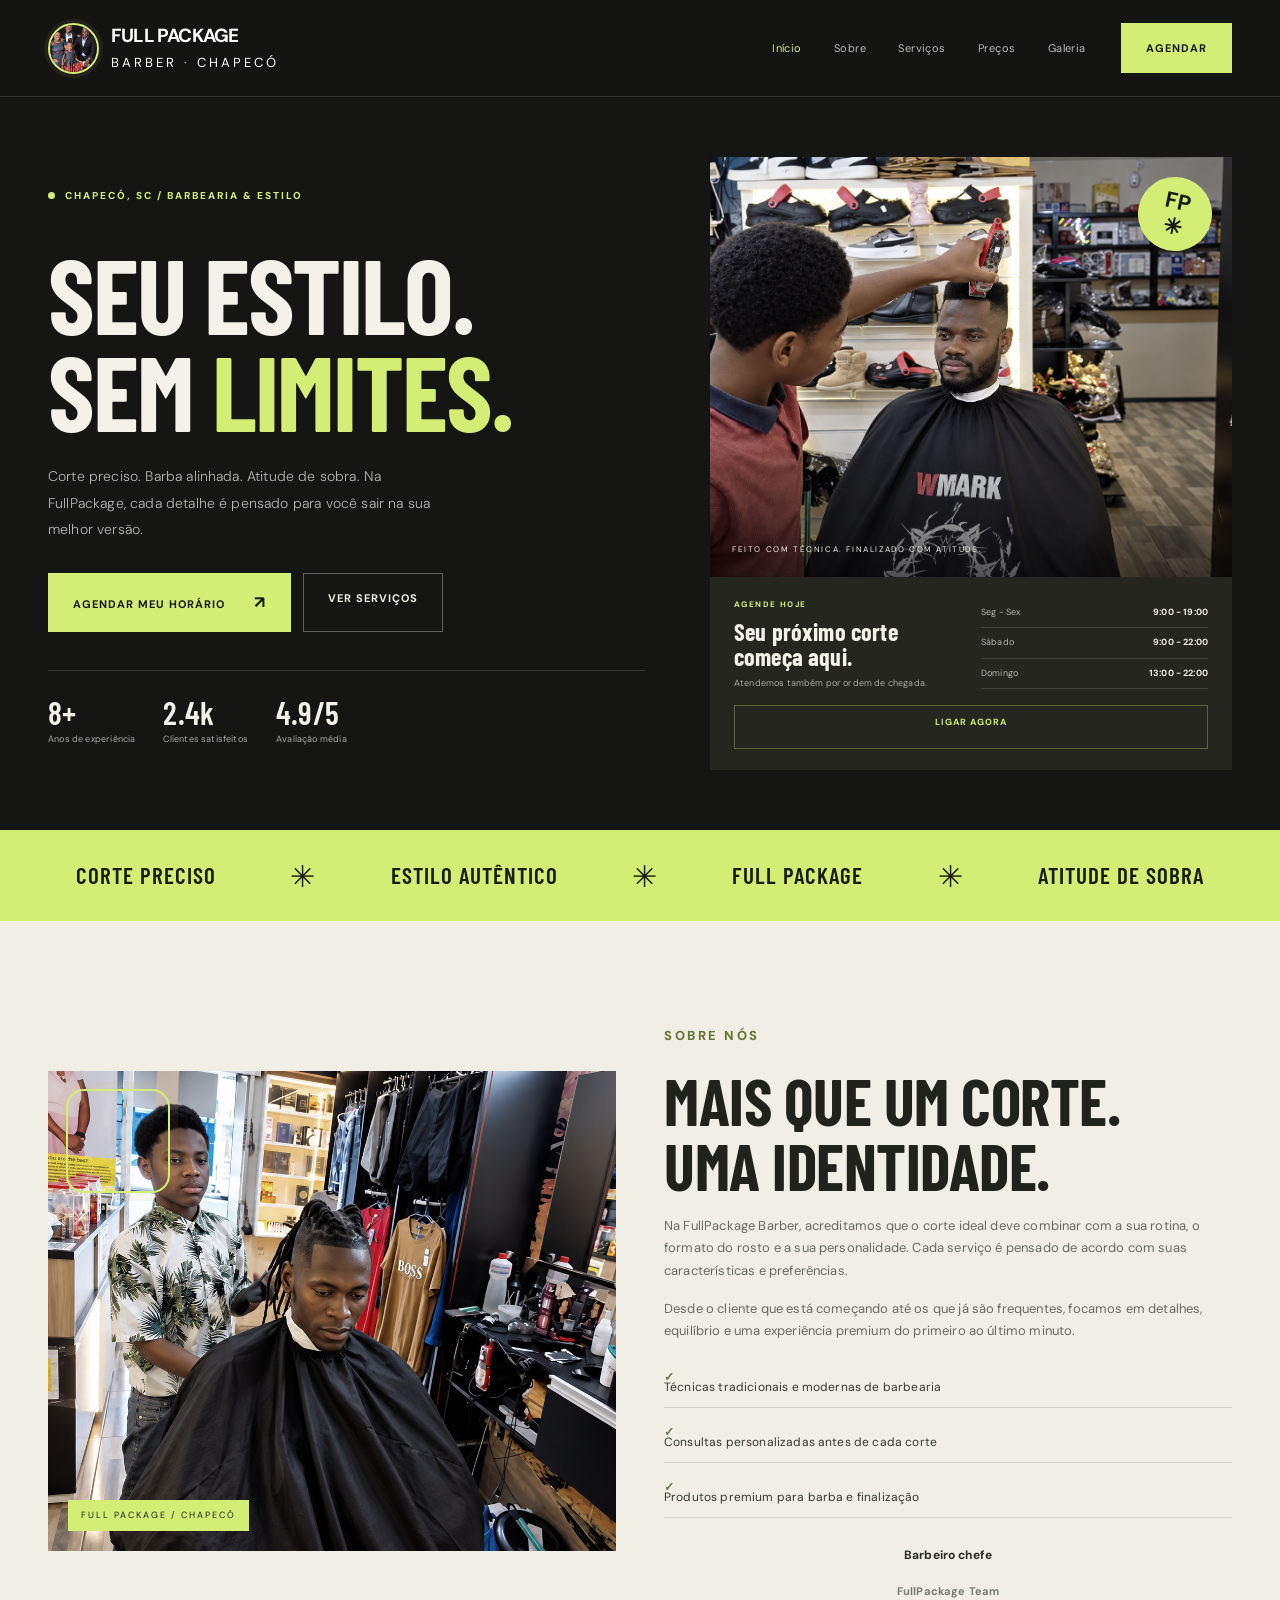
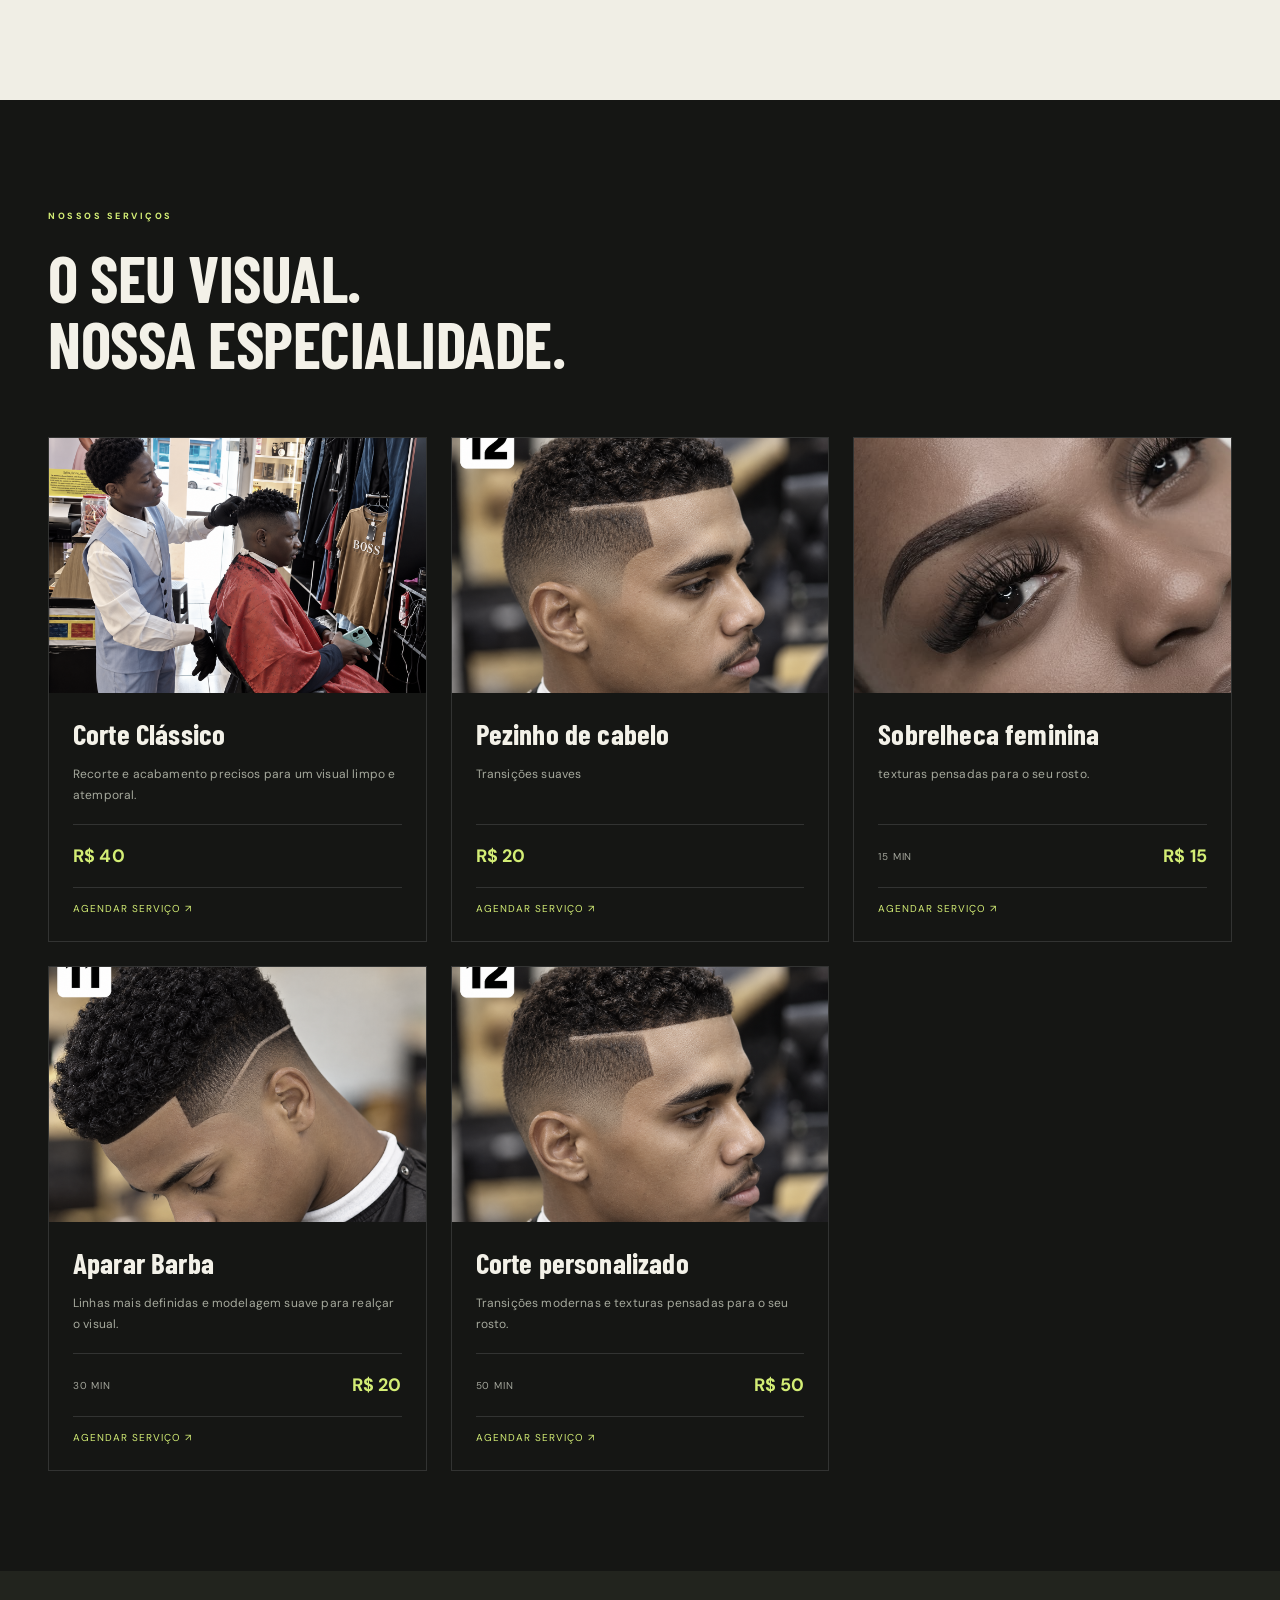
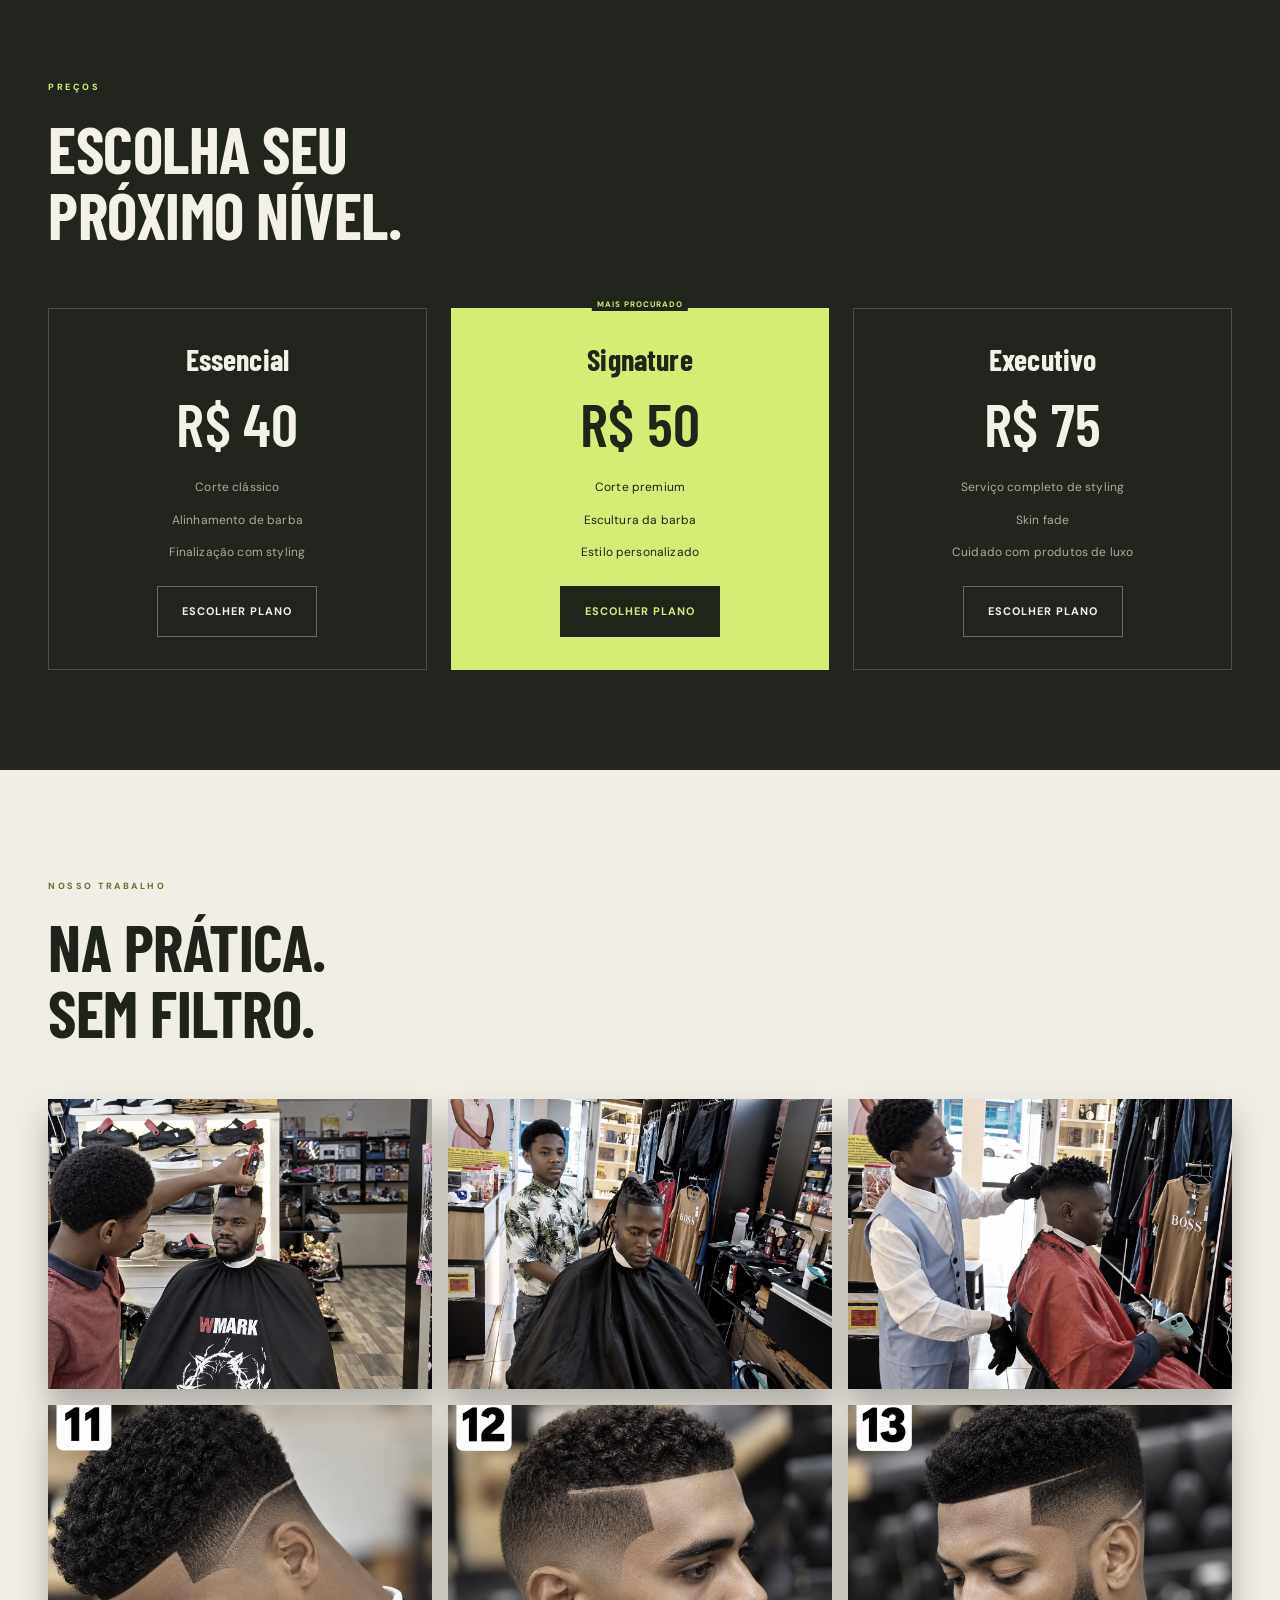
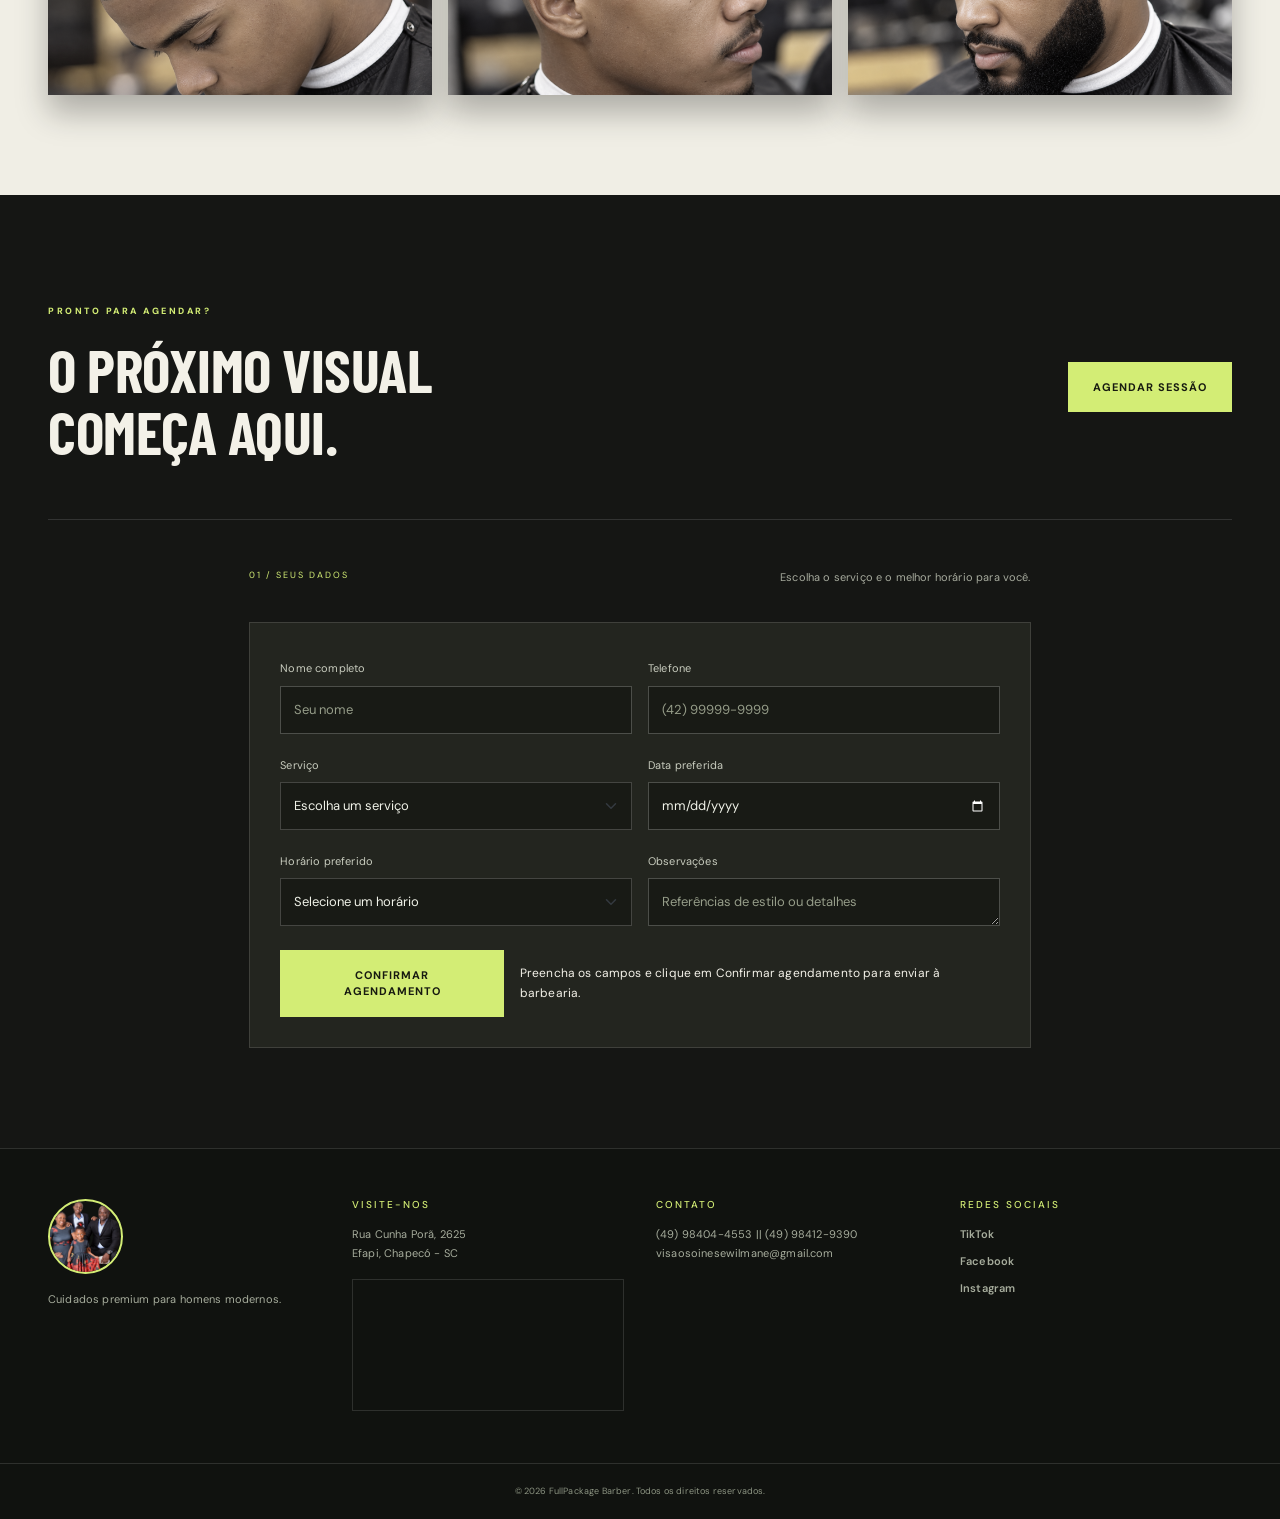
==== commit 4bcfbbc0: "changes according to clients need" ====
--- a/index.html
+++ b/index.html
@@ -4,19 +4,20 @@
 <head>
     <meta charset="UTF-8">
     <meta name="viewport" content="width=device-width, initial-scale=1.0">
-    <title>FullPacakage Barber | Premium Grooming</title>
-    <meta name="description" content="FullPacakage Barber offers premium cuts, beard care and modern grooming for every client.">
+    <title>FullPackage Barber | Premium Grooming</title>
+    <meta name="description" content="FullPackage Barber offers premium cuts, beard care and modern grooming for every client.">
     <link rel="stylesheet" href="style.css">
     <link href="https://cdn.jsdelivr.net/npm/bootstrap@5.3.8/dist/css/bootstrap.min.css" rel="stylesheet"
         crossorigin="anonymous">
+<link rel="stylesheet" href="redesign.css">
 </head>
 
-<body>
+<body class="modern-barber">
     <header class="site-header">
         <nav class="navbar navbar-expand-lg navbar-dark container">
-            <a class="navbar-brand" href="#home" aria-label="FullPacakage Barber home">
-                <img src="img/logoo.png.png" alt="FullPacakage Barber logo">
-                <span>FULL PACKAGE BARBER</span>
+            <a class="navbar-brand" href="#home" aria-label="FullPackage Barber home">
+                <img src="img/logoo.png.png" alt="FullPackage Barber logo">
+                <span>FULL PACKAGE<span class="brand-subtitle">BARBER · CHAPECÓ</span></span>
             </a>
             <button class="navbar-toggler" type="button" data-bs-toggle="collapse" data-bs-target="#navbarNav"
                 aria-controls="navbarNav" aria-expanded="false" aria-label="Toggle navigation">
@@ -29,7 +30,7 @@
                     <li class="nav-item"><a class="nav-link" href="#services">Serviços</a></li>
                     <li class="nav-item"><a class="nav-link" href="#pricing">Preços</a></li>
                     <li class="nav-item"><a class="nav-link" href="#gallery">Galeria</a></li>
-                    <li class="nav-item"><a class="btn btn-primary ms-lg-3" href="#contact">Agendar</a></li>
+                    <li class="nav-item"><a class="btn btn-primary ms-lg-3" href="#bookingForm">Agendar</a></li>
                 </ul>
             </div>
         </nav>
@@ -41,11 +42,11 @@
             <div class="container hero-content">
                 <div class="row align-items-center g-5">
                     <div class="col-lg-7">
-                        <p class="eyebrow">Estúdio Premium de Barbearia</p>
-                        <h1>FullPacakage Barber. Cortes precisos. Estilo confiante.</h1>
-                        <p class="lead">Na FullPackage Barber, criamos looks modernos e personalizados para homens que querem estar sempre impecáveis. De fades clássicos ao cuidado da barba, o seu próximo visual começa aqui.</p>
+                        <p class="eyebrow">CHAPECÓ, SC / BARBEARIA & ESTILO</p>
+                        <h1>SEU ESTILO.<br>SEM <span>LIMITES.</span></h1>
+                        <p class="lead">Corte preciso. Barba alinhada. Atitude de sobra. Na FullPackage, cada detalhe é pensado para você sair na sua melhor versão.</p>
                         <div class="hero-actions">
-                            <a href="#contact" class="btn btn-primary btn-lg">Agendar horário</a>
+                            <a href="#bookingForm" class="btn btn-primary btn-lg">Agendar meu horário <span aria-hidden="true">↗</span></a>
                             <a href="#services" class="btn btn-outline-light btn-lg">Ver serviços</a>
                         </div>
                         <div class="hero-stats">
@@ -65,9 +66,9 @@
                     </div>
 
                     <div class="col-lg-5">
-                        <div class="booking-card">
+                        <div class="hero-portrait"><img src="img/image1.png.png" alt="Barbeiro da FullPackage finalizando um corte" fetchpriority="high"><span class="portrait-caption">FEITO COM TÉCNICA. FINALIZADO COM ATITUDE.</span><span class="portrait-stamp" aria-hidden="true">FP<br>✳</span></div><div class="booking-card">
                             <p class="card-label">Agende hoje</p>
-                            <h3>Atendemos sem consulta prévia</h3>
+                            <h3>Seu próximo corte começa aqui.</h3><p class="walkin-note">Atendemos também por ordem de chegada.</p>
                             <ul>
                                 <li><span>Seg - Sex</span><strong>9:00 - 19:00</strong></li>
                                 <li><span>Sábado</span><strong>9:00 - 22:00</strong></li>
@@ -80,7 +81,7 @@
             </div>
         </section>
 
-        <section id="about" class="section about">
+        <div class="brand-marquee" aria-hidden="true"><span>CORTE PRECISO</span><b>✳</b><span>ESTILO AUTÊNTICO</span><b>✳</b><span>FULL PACKAGE</span><b>✳</b><span>ATITUDE DE SOBRA</span></div><section id="about" class="section about">
             <div class="container">
                 <div class="row align-items-center g-5">
                     <div class="col-lg-6">
@@ -90,8 +91,8 @@
                     </div>
                     <div class="col-lg-6">
                         <p class="section-tag">Sobre nós</p>
-                        <h2>Estilo sem compromissos.</h2>
-                        <p>Na FullPacakage Barber, acreditamos que o corte ideal deve combinar com a sua rotina, o formato do rosto e a sua personalidade. Cada serviço é pensado de acordo com suas características e preferências.</p>
+                        <h2>MAIS QUE UM CORTE.<br>UMA IDENTIDADE.</h2>
+                        <p>Na FullPackage Barber, acreditamos que o corte ideal deve combinar com a sua rotina, o formato do rosto e a sua personalidade. Cada serviço é pensado de acordo com suas características e preferências.</p>
                         <p>Desde o cliente que está começando até os que já são frequentes, focamos em detalhes, equilíbrio e uma experiência premium do primeiro ao último minuto.</p>
                         <ul class="check-list">
                             <li>Técnicas tradicionais e modernas de barbearia</li>
@@ -111,7 +112,7 @@
             <div class="container">
                 <div class="section-heading text-center">
                     <p class="section-tag">Nossos serviços</p>
-                    <h2>Tudo que você precisa para se sentir impecável.</h2>
+                    <h2>O SEU VISUAL.<br>NOSSA ESPECIALIDADE.</h2>
                 </div>
                 <div class="row g-4 mt-3">
                     <div class="col-md-6 col-lg-4">
@@ -120,7 +121,29 @@
                             <div class="service-body">
                                 <h3>Corte Clássico</h3>
                                 <p>Recorte e acabamento precisos para um visual limpo e atemporal.</p>
-                                <div class="service-meta"><strong>R$ 35</strong></div>
+                                <div class="service-meta"><strong>R$ 40</strong></div>
+                            </div>
+                        </div>
+                    </div>
+
+                    <div class="col-md-6 col-lg-4">
+                        <div class="service-card">
+                            <img src="img/image5.png.png" alt="Fade haircut">
+                            <div class="service-body">
+                                <h3>Pezinho de cabelo</h3>
+                                <p>Transições suaves </p>
+                                <div class="service-meta"><strong>R$ 20</strong></div>
+                            </div>
+                        </div>
+                    </div>
+
+                    <div class="col-md-6 col-lg-4">
+                        <div class="service-card">
+                            <img src="img/image8.jpg" alt="Fade haircut">
+                            <div class="service-body">
+                                <h3>Sobrelheca feminina</h3>
+                                <p>texturas pensadas para o seu rosto.</p>
+                                <div class="service-meta"><span>15 min</span><strong>R$ 15</strong></div>
                             </div>
                         </div>
                     </div>
@@ -130,7 +153,7 @@
                             <div class="service-body">
                                 <h3>Aparar Barba</h3>
                                 <p>Linhas mais definidas e modelagem suave para realçar o visual.</p>
-                                <div class="service-meta"><span>30 min</span><strong>R$ 25</strong></div>
+                                <div class="service-meta"><span>30 min</span><strong>R$ 20</strong></div>
                             </div>
                         </div>
                     </div>
@@ -138,9 +161,9 @@
                         <div class="service-card">
                             <img src="img/image5.png.png" alt="Fade haircut">
                             <div class="service-body">
-                                <h3>Fade & Taper</h3>
+                                <h3>Corte personalizado</h3>
                                 <p>Transições modernas e texturas pensadas para o seu rosto.</p>
-                                <div class="service-meta"><span>50 min</span><strong>R$ 40 - R$ 50</strong></div>
+                                <div class="service-meta"><span>50 min</span><strong>R$ 50</strong></div>
                             </div>
                         </div>
                     </div>
@@ -152,19 +175,19 @@
             <div class="container">
                 <div class="section-heading text-center">
                     <p class="section-tag">Preços</p>
-                    <h2>Pacotes simples. Acabamento premium.</h2>
+                    <h2>ESCOLHA SEU<br>PRÓXIMO NÍVEL.</h2>
                 </div>
                 <div class="row g-4 mt-3">
                     <div class="col-md-4">
                         <div class="price-card">
                             <h3>Essencial</h3>
-                            <div class="price">R$ 35</div>
+                            <div class="price">R$ 40</div>
                             <ul>
                                 <li>Corte clássico</li>
                                 <li>Alinhamento de barba</li>
                                 <li>Finalização com styling</li>
                             </ul>
-                            <a href="#contact" class="btn btn-outline-primary">Escolher plano</a>
+                            <a href="#bookingForm" class="btn btn-outline-primary">Escolher plano</a>
                         </div>
                     </div>
                     <div class="col-md-4">
@@ -177,7 +200,7 @@
                                 <li>Escultura da barba</li>
                                 <li>Estilo personalizado</li>
                             </ul>
-                            <a href="#contact" class="btn btn-primary">Escolher plano</a>
+                            <a href="#bookingForm" class="btn btn-primary">Escolher plano</a>
                         </div>
                     </div>
                     <div class="col-md-4">
@@ -189,7 +212,7 @@
                                 <li>Skin fade</li>
                                 <li>Cuidado com produtos de luxo</li>
                             </ul>
-                            <a href="#contact" class="btn btn-outline-primary">Escolher plano</a>
+                            <a href="#bookingForm" class="btn btn-outline-primary">Escolher plano</a>
                         </div>
                     </div>
                 </div>
@@ -200,7 +223,7 @@
             <div class="container">
                 <div class="section-heading text-center">
                     <p class="section-tag">Nosso trabalho</p>
-                    <h2>Looks elaborados, resultados reais.</h2>
+                    <h2>NA PRÁTICA.<br>SEM FILTRO.</h2>
                 </div>
                 <div class="row g-3 mt-3 gallery-grid">
                     <div class="col-6 col-md-4"><img src="img/image1.png.png" alt="Barber style 1" class="img-fluid"></div>
@@ -218,14 +241,14 @@
                 <div class="cta-box">
                     <div>
                         <p class="section-tag">Pronto para agendar?</p>
-                        <h2>Fique impecável. Sinta-se confiante.</h2>
-                    </div>
-                    <a href="tel:+5549984129390" class="btn btn-primary btn-lg">Agendar sessão</a>
+                        <h2>O PRÓXIMO VISUAL<br>COMEÇA AQUI.</h2>
+                    </div>
+                    <a href="#bookingForm" class="btn btn-primary btn-lg">Agendar sessão</a>
                 </div>
 
                 <div class="row mt-5 justify-content-center">
                     <div class="col-lg-8">
-                        <form id="bookingForm" class="p-4 rounded-4 border border-secondary-subtle bg-dark-subtle">
+                        <div class="form-intro"><span>01 / SEUS DADOS</span><p>Escolha o serviço e o melhor horário para você.</p></div><form id="bookingForm" class="p-4 rounded-4 border border-secondary-subtle bg-dark-subtle">
                             <div class="row g-3">
                                 <div class="col-md-6">
                                     <label for="name" class="form-label">Nome completo</label>
@@ -241,7 +264,7 @@
                                         <option value="">Escolha um serviço</option>
                                         <option value="Corte Clássico">Corte Clássico</option>
                                         <option value="Aparar Barba">Aparar Barba</option>
-                                        <option value="Fade & Taper">Fade & Taper</option>
+                                        <option value="Fade & Taper">Corte personalizado</option>
                                         <option value="Signature">Pacote Signature</option>
                                         <option value="Executivo">Pacote Executivo</option>
                                     </select>
@@ -276,19 +299,20 @@
 
                             <div class="d-flex flex-column flex-md-row align-items-md-center justify-content-between gap-3 mt-4">
                                 <button type="submit" class="btn btn-primary btn-lg">Confirmar agendamento</button>
-                                <p id="bookingStatus" class="text-success mb-0 d-none">Solicitação de agendamento enviada com sucesso.</p>
+                                <p role="status" aria-live="polite" id="bookingStatus" class="mb-0">Carregando formulário de agendamento…</p>
                             </div>
                         </form>
                     </div>
                 </div>
             </div>
         </section>
+
     </main>
 
     <footer class="site-footer">
         <div class="container footer-content">
             <div>
-                <img src="img/logoo.png.png" alt="FullPacakage Barber logo">
+                <img src="img/logoo.png.png" alt="FullPackage Barber logo">
                 <p>Cuidados premium para homens modernos.</p>
             </div>
             <div>
@@ -311,6 +335,7 @@
                 <div class="social-links">
                     <a href="#" aria-label="TikTok da FullPackage Barber">TikTok</a>
                     <a href="#" aria-label="Facebook da FullPackage Barber">Facebook</a>
+                    <a href="#" aria-label="Instagram da FullPackage Barber">Instagram</a>
                 </div>
             </div>
         </div>
@@ -318,7 +343,9 @@
     </footer>
 
     <script src="https://cdn.jsdelivr.net/npm/bootstrap@5.3.8/dist/js/bootstrap.bundle.min.js" crossorigin="anonymous"></script>
-    <script src="script.js"></script>
+    <script src="script.js?v=booking-sync-4"></script><script src="redesign.js?v=booking-links-2"></script>
 </body>
 
 </html>
+
+
--- a/style.css
+++ b/style.css
@@ -1,587 +1,626 @@
 :root {
-  --bg: #111111;
-  --bg-soft: #1a1a1a;
-  --panel: #1d1d1d;
-  --panel-2: #262626;
-
-  --text: #ffffff;
-  --muted: #e7d8d8;
-
-  --accent: #e6ad64;
-  --accent-soft: rgba(230, 174, 100, 0.603);
-
-  --line: rgba(161, 16, 16, 0.233);
-  --shadow: 0 20px 40px rgba(0, 0, 0, 0.74);
+  --bg: #0c0c0c;
+  --bg-soft: #121212;
+  --panel: #171717;
+  --panel-2: #1d1d1d;
+  --panel-3: #232323;
+
+  --text: #f5f2eb;
+  --muted: #d3c7b7;
+  --muted-strong: #bcae9a;
+
+  --accent: #d7a767;
+  --accent-strong: #f2c076;
+  --accent-soft: rgba(215, 167, 103, 0.14);
+
+  --line: rgba(255, 255, 255, 0.08);
+  --line-strong: rgba(215, 167, 103, 0.45);
+  --shadow: 0 25px 50px rgba(0, 0, 0, 0.5);
+  --shadow-soft: 0 18px 30px rgba(0, 0, 0, 0.28);
 }
 
 * {
-    margin: 0;
-    padding: 0;
-    box-sizing: border-box;
+  margin: 0;
+  padding: 0;
+  box-sizing: border-box;
 }
 
 html {
-    scroll-behavior: smooth;
+  scroll-behavior: smooth;
 }
 
 body {
-    background: var(--bg);
-    color: var(--text);
-    font-family: Arial, Helvetica, sans-serif;
-    line-height: 1.7;
+  background: var(--bg);
+  color: var(--text);
+  font-family: "Segoe UI", Arial, sans-serif;
+  line-height: 1.7;
+  letter-spacing: 0.01em;
 }
 
 img {
-    max-width: 100%;
-    display: block;
+  max-width: 100%;
+  display: block;
 }
 
 a {
-    text-decoration: none;
+  text-decoration: none;
 }
 
 .btn {
-    border-radius: 999px;
-    font-weight: 700;
-    padding: 0.9rem 1.5rem;
-    transition: all 0.3s ease;
+  border-radius: 999px;
+  font-weight: 700;
+  padding: 0.9rem 1.6rem;
+  letter-spacing: 0.04em;
+  transition: all 0.25s ease;
+  text-transform: uppercase;
+  font-size: 0.78rem;
 }
 
 .btn-primary {
-    background: var(--accent);
-    border-color: var(--accent);
-    color: #18120d;
+  background: linear-gradient(135deg, var(--accent-strong), var(--accent));
+  border-color: var(--accent);
+  color: #1a120b;
+  box-shadow: 0 10px 20px rgba(215, 167, 103, 0.25);
 }
 
 .btn-primary:hover {
-    background: #e1b069;
-    border-color: #e1b069;
-    color: #18120d;
+  background: linear-gradient(135deg, #f3c88d, #d9a561);
+  border-color: #f3c88d;
+  color: #1a120b;
+  transform: translateY(-1px);
 }
 
 .btn-outline-light,
 .btn-outline-primary {
-    border-width: 2px;
+  border-width: 1.5px;
+  background: transparent;
+}
+
+.btn-outline-light:hover,
+.btn-outline-primary:hover {
+  background: rgba(255, 255, 255, 0.04);
+  border-color: var(--accent);
+  color: var(--accent);
 }
 
 .site-header {
-    position: sticky;
-    top: 0;
-    z-index: 40;
-    background: rgba(15, 15, 15, 0.9);
-    backdrop-filter: blur(10px);
-    border-bottom: 1px solid var(--line);
+  position: sticky;
+  top: 0;
+  z-index: 50;
+  background: rgba(12, 12, 12, 0.82);
+  backdrop-filter: blur(14px);
+  border-bottom: 1px solid var(--line);
 }
 
 .navbar {
-    min-height: 82px;
-    padding: 0.75rem 0;
+  min-height: 76px;
+  padding: 0.7rem 0;
+}
+
+.navbar-brand {
+  display: inline-flex;
+  align-items: center;
+  gap: 0.8rem;
+  color: var(--text);
+  font-weight: 800;
+  letter-spacing: 0.12em;
+  text-transform: uppercase;
+  line-height: 1.1;
 }
 
 .navbar-brand img {
-    width: 80px;
-    height: 80px;
-    object-fit: cover;
-    border-radius: 50%;
-    border: 2px solid var(--accent);
-}
-
-.navbar-brand {
-    display: inline-flex;
-    align-items: center;
-    gap: 0.75rem;
-    color: #fff;
-    font-weight: 800;
-    letter-spacing: 0.06em;
-    line-height: 1;
+  width: 62px;
+  height: 62px;
+  object-fit: cover;
+  border-radius: 50%;
+  border: 2px solid var(--accent);
+  box-shadow: 0 0 0 4px rgba(215, 167, 103, 0.08);
 }
 
 .navbar-brand:hover {
-    color: var(--accent);
+  color: var(--accent);
+}
+
+.navbar-brand span {
+  font-size: 0.82rem;
 }
 
 .navbar-nav {
-    gap: 0.75rem;
+  gap: 0.4rem;
 }
 
 .nav-link {
-    color: rgba(255, 255, 255, 0.8) !important;
-    font-weight: 600;
-    padding: 0.5rem 0.9rem !important;
+  color: rgba(255, 255, 255, 0.7) !important;
+  font-size: 0.82rem;
+  font-weight: 700;
+  letter-spacing: 0.08em;
+  text-transform: uppercase;
+  padding: 0.7rem 0.9rem !important;
+  border-radius: 999px;
+  transition: all 0.2s ease;
 }
 
 .nav-link:hover,
 .nav-link.active {
-    color: var(--accent) !important;
+  color: var(--accent) !important;
+  background: rgba(215, 167, 103, 0.08);
 }
 
 .hero {
-    position: relative;
-    background: url('img/image1.png.png') center/cover no-repeat;
-    min-height: 760px;
-    display: flex;
-    align-items: center;
-    box-shadow: 0 18px 36px rgba(0, 0, 0, 0.55);
-    z-index: 1;
+  position: relative;
+  background: url('img/image1.png.png') center/cover no-repeat;
+  min-height: 760px;
+  display: flex;
+  align-items: center;
+  box-shadow: inset 0 0 0 1px rgba(255, 255, 255, 0.04);
 }
 
 .hero-overlay {
-    position: absolute;
-    inset: 0;
-    background: linear-gradient(90deg, rgba(0, 0, 0, 0.82), rgba(0, 0, 0, 0.5));
-    box-shadow: inset 0 0 110px rgba(0, 0, 0, 0.62);
+  position: absolute;
+  inset: 0;
+  background: linear-gradient(90deg, rgba(0, 0, 0, 0.78) 15%, rgba(0, 0, 0, 0.58) 55%, rgba(0, 0, 0, 0.72));
 }
 
 .hero-content {
-    position: relative;
-    z-index: 1;
-    padding-top: 4rem;
-    padding-bottom: 4rem;
+  position: relative;
+  z-index: 1;
+  padding-top: 4rem;
+  padding-bottom: 4rem;
 }
 
 .eyebrow,
 .section-tag {
-    display: inline-block;
-    letter-spacing: 0.18em;
-    text-transform: uppercase;
-    font-size: 0.72rem;
-    font-weight: 700;
-    color: var(--accent);
-    margin-bottom: 1rem;
+  display: inline-block;
+  letter-spacing: 0.18em;
+  text-transform: uppercase;
+  font-size: 0.72rem;
+  font-weight: 800;
+  color: var(--accent-strong);
+  margin-bottom: 1rem;
 }
 
 .hero h1 {
-    font-size: clamp(2.8rem, 5vw, 5rem);
-    line-height: 0.96;
-    margin-bottom: 1.2rem;
-    max-width: 650px;
+  font-size: clamp(2.8rem, 5vw, 5.2rem);
+  line-height: 0.95;
+  margin-bottom: 1.3rem;
+  letter-spacing: -0.04em;
+  max-width: 700px;
+  text-shadow: 0 4px 35px rgba(0, 0, 0, 0.45);
 }
 
 .lead {
-    max-width: 620px;
-    color: var(--muted);
-    font-size: 1.1rem;
+  color: var(--muted);
+  font-size: 1.08rem;
+  max-width: 620px;
 }
 
 .hero-actions {
-    display: flex;
-    flex-wrap: wrap;
-    gap: 1rem;
-    margin-top: 2rem;
+  display: flex;
+  flex-wrap: wrap;
+  gap: 1rem;
+  margin-top: 2rem;
 }
 
 .hero-stats {
-    display: flex;
-    flex-wrap: wrap;
-    gap: 2rem;
-    margin-top: 2.5rem;
+  display: flex;
+  flex-wrap: wrap;
+  gap: 2.2rem;
+  margin-top: 2.6rem;
 }
 
 .hero-stats div {
-    display: flex;
-    flex-direction: column;
-    gap: 0.25rem;
+  display: flex;
+  flex-direction: column;
+  gap: 0.2rem;
+  min-width: 150px;
 }
 
 .hero-stats strong {
-    font-size: 1.8rem;
-    color: var(--text);
+  font-size: 1.9rem;
+  color: var(--text);
+  line-height: 1;
 }
 
 .hero-stats span {
-    color: var(--muted);
-    font-size: 0.9rem;
+  color: var(--muted-strong);
+  font-size: 0.82rem;
+  letter-spacing: 0.02em;
 }
 
 .booking-card {
-    background: rgba(17, 17, 17, 0.75);
-    border: 1px solid var(--line);
-    border-radius: 24px;
-    box-shadow: var(--shadow);
-    padding: 2rem;
-    max-width: 420px;
-    margin-left: auto;
+  background: rgba(17, 17, 17, 0.82);
+  border: 1px solid var(--line-strong);
+  border-radius: 24px;
+  box-shadow: var(--shadow-soft);
+  padding: 2rem;
+  max-width: 420px;
+  margin-left: auto;
+  backdrop-filter: blur(8px);
 }
 
 .card-label {
-    font-size: 0.8rem;
-    letter-spacing: 0.18em;
-    text-transform: uppercase;
-    color: var(--accent);
-    margin-bottom: 0.8rem;
+  font-size: 0.75rem;
+  letter-spacing: 0.18em;
+  text-transform: uppercase;
+  color: var(--accent-strong);
+  margin-bottom: 0.8rem;
+  font-weight: 800;
 }
 
 .booking-card h3 {
-    margin-bottom: 1.5rem;
-    font-size: 2rem;
+  margin-bottom: 1.5rem;
+  font-size: 2rem;
+  line-height: 1.15;
 }
 
 .booking-card ul {
-    list-style: none;
-    margin: 0 0 1.5rem;
-    padding: 0;
+  list-style: none;
+  margin: 0 0 1.5rem;
+  padding: 0;
 }
 
 .booking-card li {
-    display: flex;
-    justify-content: space-between;
-    gap: 1rem;
-    padding: 0.9rem 0;
-    border-bottom: 1px solid var(--line);
-    color: var(--muted);
+  display: flex;
+  justify-content: space-between;
+  gap: 1rem;
+  padding: 0.95rem 0;
+  border-bottom: 1px solid var(--line);
+  color: var(--muted);
 }
 
 .booking-card li strong {
-    color: var(--text);
+  color: var(--text);
+  font-weight: 700;
 }
 
 .section {
-    padding: 6rem 0;
+  padding: 6rem 0;
 }
 
 .about {
-    background: #151515;
+  background: linear-gradient(180deg, #121212 0%, #151515 100%);
 }
 
 .image-frame {
-    position: relative;
-    border-radius: 28px;
-    overflow: hidden;
-    box-shadow: var(--shadow);
+  position: relative;
+  border-radius: 30px;
+  overflow: hidden;
+  box-shadow: var(--shadow-soft);
+  border: 1px solid var(--line);
 }
 
 .image-frame::before {
-    content: '';
-    position: absolute;
-    inset: 15px auto auto 15px;
-    width: 80px;
-    height: 80px;
-    border: 3px solid var(--accent);
-    border-radius: 16px;
-    z-index: 1;
+  content: '';
+  position: absolute;
+  inset: 18px auto auto 18px;
+  width: 104px;
+  height: 104px;
+  border: 2px solid var(--accent);
+  border-radius: 18px;
+  z-index: 1;
+  box-shadow: 0 0 0 8px rgba(215, 167, 103, 0.08);
 }
 
 .image-frame img {
-    width: 100%;
-    height: 540px;
-    object-fit: cover;
+  width: 100%;
+  height: 540px;
+  object-fit: cover;
 }
 
 .about h2,
 .section-heading h2,
 .cta-box h2 {
-    font-size: clamp(2.2rem, 4vw, 3.2rem);
-    margin-bottom: 1rem;
-    line-height: 1.1;
-}
-
-.cta-box h2 {
-    color: #ffffff;
-    text-shadow: 0 2px 12px rgba(0, 0, 0, 0.45);
+  font-size: clamp(2.2rem, 4vw, 3.2rem);
+  margin-bottom: 1rem;
+  line-height: 1.05;
+  letter-spacing: -0.03em;
 }
 
 .about p,
 .service-card p,
 .price-card li,
 .site-footer p {
-    color: var(--muted);
+  color: var(--muted);
 }
 
 .check-list {
-    list-style: none;
-    padding: 0;
-    margin: 1.5rem 0;
-    display: grid;
-    gap: 0.8rem;
+  list-style: none;
+  padding: 0;
+  margin: 1.7rem 0;
+  display: grid;
+  gap: 0.85rem;
 }
 
 .check-list li {
-    position: relative;
-    padding-left: 1.8rem;
-    color: var(--text);
+  position: relative;
+  padding-left: 1.8rem;
+  color: var(--text);
+  font-size: 1.02rem;
 }
 
 .check-list li::before {
-    content: '✓';
-    position: absolute;
-    left: 0;
-    top: 0;
-    color: var(--accent);
-    font-weight: 700;
+  content: '✓';
+  position: absolute;
+  left: 0;
+  top: 0;
+  color: var(--accent-strong);
+  font-weight: 900;
 }
 
 .signature-box {
-    margin-top: 2rem;
+  margin-top: 2rem;
+  padding-top: 1rem;
+  border-top: 1px solid var(--line);
+  display: inline-flex;
+  flex-direction: column;
+  gap: 0.15rem;
+}
+
+.signature-box strong {
+  color: var(--text);
+  font-size: 1.1rem;
+}
+
+.signature-box span {
+  color: var(--accent-strong);
+  font-weight: 700;
+}
+
+.services {
+  background: linear-gradient(180deg, #101010 0%, #171717 100%);
+}
+
+.section-heading {
+  max-width: 760px;
+  margin: 0 auto 2.3rem;
+}
+
+.service-card {
+  background: var(--panel-2);
+  border: 1px solid var(--line);
+  border-radius: 22px;
+  overflow: hidden;
+  box-shadow: var(--shadow-soft);
+  transition: transform 0.2s ease, border-color 0.2s ease, box-shadow 0.2s ease;
+}
+
+.service-card:hover {
+  transform: translateY(-6px);
+  border-color: var(--line-strong);
+  box-shadow: 0 20px 35px rgba(0, 0, 0, 0.32);
+}
+
+.service-card img {
+  width: 100%;
+  height: 255px;
+  object-fit: cover;
+}
+
+.service-body {
+  padding: 1.5rem;
+}
+
+.service-card h3 {
+  font-size: 1.5rem;
+  margin-bottom: 0.75rem;
+}
+
+.service-meta {
+  display: flex;
+  justify-content: space-between;
+  align-items: center;
+  gap: 1rem;
+  margin-top: 1.1rem;
+  padding-top: 1rem;
+  border-top: 1px solid var(--line);
+}
+
+.service-meta span {
+  color: var(--muted-strong);
+  font-size: 0.8rem;
+  text-transform: uppercase;
+  letter-spacing: 0.08em;
+}
+
+.service-meta strong {
+  color: var(--accent-strong);
+  font-size: 1.35rem;
+}
+
+.pricing {
+  background: #0d0d0d;
+}
+
+.price-card {
+  background: linear-gradient(180deg, var(--panel-2), var(--panel));
+  border: 1px solid var(--line);
+  border-radius: 24px;
+  padding: 2.2rem 1.6rem;
+  text-align: center;
+  position: relative;
+  height: 100%;
+  box-shadow: var(--shadow-soft);
+}
+
+.price-card.featured {
+  border-color: var(--line-strong);
+  box-shadow: 0 0 0 1px rgba(215, 167, 103, 0.3), var(--shadow-soft);
+  transform: scale(1.02);
+}
+
+.badge {
+  position: absolute;
+  top: -12px;
+  left: 50%;
+  transform: translateX(-50%);
+  background: linear-gradient(135deg, var(--accent-strong), var(--accent));
+  color: #1a120b;
+  border-radius: 999px;
+  font-size: 0.7rem;
+  font-weight: 800;
+  letter-spacing: 0.08em;
+  padding: 0.45rem 0.75rem;
+  text-transform: uppercase;
+}
+
+.price-card h3 {
+  margin-bottom: 1rem;
+  font-size: 1.6rem;
+}
+
+.price {
+  font-size: 3rem;
+  font-weight: 800;
+  color: var(--text);
+  margin-bottom: 1rem;
+  line-height: 1;
+}
+
+.price-card ul {
+  list-style: none;
+  padding: 0;
+  margin: 1.5rem 0;
+  display: grid;
+  gap: 0.75rem;
+}
+
+.gallery {
+  background: linear-gradient(180deg, #131313 0%, #101010 100%);
+}
+
+.gallery-grid img {
+  width: 100%;
+  height: 270px;
+  object-fit: cover;
+  border-radius: 18px;
+  transition: transform 0.3s ease, filter 0.3s ease;
+  box-shadow: var(--shadow-soft);
+}
+
+.gallery-grid img:hover {
+  transform: translateY(-4px) scale(1.01);
+  filter: brightness(1.08);
+}
+
+.cta-section {
+  background: linear-gradient(135deg, #171717 0%, #0f0f0f 100%);
+}
+
+.cta-box {
+  background: linear-gradient(135deg, rgba(215, 167, 103, 0.12), rgba(255, 255, 255, 0.02));
+  border: 1px solid var(--line-strong);
+  border-radius: 30px;
+  padding: 2.2rem 2rem;
+  display: flex;
+  justify-content: space-between;
+  align-items: center;
+  gap: 1.5rem;
+}
+
+
+.site-footer img {
+  width: 70px;
+  height: 70px;
+  object-fit: cover;
+  border-radius: 50%;
+  margin-bottom: 1rem;
+  border: 2px solid var(--accent);
+}
+
+.site-footer h4 {
+  margin-bottom: 0.9rem;
+  font-size: 1.1rem;
+  color: var(--text);
+  letter-spacing: 0.08em;
+  text-transform: uppercase;
+}
+
+.site-footer address {
+  color: var(--muted);
+  font-style: normal;
+  margin-bottom: 1rem;
+}
+
+.footer-map {
+  overflow: hidden;
+  border: 1px solid var(--line);
+  border-radius: 12px;
+  max-width: 280px;
+}
+
+.footer-map iframe {
+  display: block;
+  width: 100%;
+  height: 150px;
+  border: 0;
+}
+
+.social-links {
+  display: flex;
+  flex-direction: column;
+  gap: 0.5rem;
+}
+
+.social-links a {
+  color: var(--muted);
+  font-weight: 600;
+}
+
+.social-links a:hover {
+  color: var(--accent-strong);
+}
+
+.copyright {
+  margin-top: 2rem;
+  padding: 1rem 0 2rem;
+  text-align: center;
+  border-top: 1px solid var(--line);
+  color: var(--muted);
+  font-size: 0.9rem;
+}
+
+@media (max-width: 991px) {
+  .hero {
+    min-height: 680px;
+  }
+
+  .booking-card {
+    margin: 2rem auto 0;
+  }
+
+  .cta-box {
+    flex-direction: column;
+    text-align: center;
+  }
+}
+
+@media (max-width: 767px) {
+  .section {
+    padding: 4.5rem 0;
+  }
+
+  .hero {
+    min-height: 620px;
+  }
+
+  .hero h1 {
+    max-width: 100%;
+  }
+
+  .navbar-collapse {
     padding-top: 1rem;
-    border-top: 1px solid var(--line);
-    display: inline-flex;
-    flex-direction: column;
-}
-
-.signature-box strong {
-    color: var(--text);
-}
-
-.signature-box span {
-    color: var(--accent);
-}
-
-.services {
-    background: var(--bg-soft);
-}
-
-.section-heading {
-    max-width: 700px;
-    margin: 0 auto 2rem;
-}
-
-.service-card {
-    background: var(--panel);
-    border-radius: 20px;
-    overflow: hidden;
-    border: 1px solid var(--line);
-    transition: transform 0.2s ease, border-color 0.2s ease;
-}
-
-.service-card:hover {
-    transform: translateY(-6px);
-    border-color: rgba(212, 161, 93, 0.6);
-}
-
-.service-card img {
-    width: 100%;
-    height: 250px;
-    object-fit: cover;
-}
-
-.service-body {
-    padding: 1.5rem;
-}
-
-.service-card h3 {
-    font-size: 1.5rem;
-    margin-bottom: 0.75rem;
-}
-
-.service-meta {
-    display: flex;
-    justify-content: space-between;
-    align-items: center;
-    gap: 1rem;
-    margin-top: 1.1rem;
-    padding-top: 1rem;
-    border-top: 1px solid var(--line);
-}
-
-.service-meta span {
-    color: var(--muted);
-}
-
-.service-meta strong {
-    color: var(--accent);
-    font-size: 1.3rem;
-}
-
-.pricing {
-    background: #111111;
-}
-
-.price-card {
-    background: var(--panel-2);
-    border: 1px solid var(--line);
-    border-radius: 22px;
-    padding: 2rem 1.5rem;
+  }
+
+  .navbar-nav {
+    align-items: flex-start !important;
+  }
+
+  .footer-content {
+    grid-template-columns: 1fr;
     text-align: center;
-    position: relative;
-    height: 100%;
-}
-
-.price-card.featured {
-    border-color: var(--accent);
-    box-shadow: var(--shadow);
-    transform: scale(1.02);
-}
-
-.badge {
-    position: absolute;
-    top: -12px;
-    left: 50%;
-    transform: translateX(-50%);
-    background: var(--accent);
-    color: #1a120d;
-    border-radius: 999px;
-    font-size: 0.72rem;
-    font-weight: 700;
-    letter-spacing: 0.08em;
-    padding: 0.45rem 0.8rem;
-    text-transform: uppercase;
-}
-
-.price-card h3 {
-    margin-bottom: 1rem;
-    font-size: 1.6rem;
-}
-
-.price {
-    font-size: 3rem;
-    font-weight: 800;
-    color: var(--text);
-    margin-bottom: 1rem;
-}
-
-.price-card ul {
-    list-style: none;
-    padding: 0;
-    margin: 1.5rem 0;
-    display: grid;
-    gap: 0.75rem;
-}
-
-.gallery {
-    background: var(--bg-soft);
-}
-
-.gallery-grid img {
-    width: 100%;
-    height: 270px;
-    object-fit: cover;
-    border-radius: 18px;
-    transition: transform 0.3s ease;
-}
-
-.gallery-grid img:hover {
-    transform: scale(1.02);
-}
-
-.cta-section {
-    background: linear-gradient(135deg, #171717 0%, #101010 100%);
-}
-
-.cta-box {
-    background: rgba(212, 161, 93, 0.08);
-    border: 1px solid rgba(212, 161, 93, 0.35);
-    border-radius: 24px;
-    padding: 2.2rem 2rem;
-    display: flex;
-    justify-content: space-between;
-    align-items: center;
-    gap: 1.5rem;
-}
-
-.site-footer {
-    background: #0b0b0b;
-    border-top: 1px solid var(--line);
-    padding-top: 3rem;
-}
-
-.footer-content {
-    display: grid;
-    grid-template-columns: 1.1fr 1.4fr 1fr 0.8fr;
-    gap: 2rem;
-    align-items: start;
-}
-
-.site-footer img {
-    width: 70px;
-    height: 70px;
-    object-fit: cover;
-    border-radius: 50%;
-    margin-bottom: 1rem;
-    border: 2px solid var(--accent);
-}
-
-.site-footer h4 {
-    margin-bottom: 0.8rem;
-    font-size: 1.1rem;
-    color: var(--text);
-}
-
-.site-footer address {
-    color: var(--muted);
-    font-style: normal;
-    margin-bottom: 1rem;
-}
-
-.footer-map {
-    overflow: hidden;
-    border: 1px solid var(--line);
-    border-radius: 8px;
-    max-width: 280px;
-}
-
-.footer-map iframe {
-    display: block;
-    width: 100%;
-    height: 150px;
-    border: 0;
-}
-
-.social-links {
-    display: flex;
-    flex-direction: column;
-    gap: 0.5rem;
-}
-
-.social-links a {
-    color: var(--muted);
-    font-weight: 600;
-}
-
-.social-links a:hover {
-    color: var(--accent);
-}
-
-.copyright {
-    margin-top: 2rem;
-    padding: 1rem 0 2rem;
-    text-align: center;
-    border-top: 1px solid var(--line);
-    color: var(--muted);
-    font-size: 0.9rem;
-}
-
-@media (max-width: 991px) {
-    .hero {
-        min-height: 680px;
-    }
-
-    .booking-card {
-        margin: 2rem auto 0;
-    }
-
-    .cta-box {
-        flex-direction: column;
-        text-align: center;
-    }
-}
-
-@media (max-width: 767px) {
-    .section {
-        padding: 4.5rem 0;
-    }
-
-    .hero {
-        min-height: 620px;
-    }
-
-    .hero h1 {
-        max-width: 100%;
-    }
-
-    .navbar-collapse {
-        padding-top: 1rem;
-    }
-
-    .navbar-nav {
-        align-items: flex-start !important;
-    }
-
-    .footer-content {
-        grid-template-columns: 1fr;
-        text-align: center;
-    }
-
-    .site-footer img {
-        margin-inline: auto;
-    }
-}
+  }
+
+  .site-footer img {
+    margin-inline: auto;
+  }
+}
--- a/redesign.css
+++ b/redesign.css
@@ -0,0 +1,27 @@
+@import url('https://fonts.googleapis.com/css2?family=Barlow+Condensed:wght@600;700;800&family=DM+Sans:wght@400;500;600;700&display=swap');
+:root{--bg:#151614;--bg-soft:#1d1e1b;--panel:#242520;--text:#f3f1e8;--muted:#b5b7ad;--muted-strong:#a4a69c;--accent:#d3ed75;--accent-strong:#d3ed75;--accent-soft:#d3ed7514;--line:#ffffff20}
+html{scroll-padding-top:100px}.modern-barber{background:var(--bg);color:var(--text);font-family:'DM Sans',Arial,sans-serif;line-height:1.7}.modern-barber a{text-decoration:none}.modern-barber h1,.modern-barber h2,.modern-barber h3{font-family:'Barlow Condensed','Arial Narrow',Impact,sans-serif;font-weight:700}.container{max-width:1240px;padding-left:28px;padding-right:28px}.site-header{background:#151614f5;border-bottom:1px solid #ffffff20;backdrop-filter:blur(15px)}.navbar{min-height:96px}.navbar-brand{display:flex;align-items:center;gap:12px}.navbar-brand img{width:51px;height:51px;object-fit:cover;border-radius:50%}.navbar-brand>span{font-size:19px;letter-spacing:-.8px;font-weight:700;line-height:1.2}.brand-subtitle{display:block;font-size:9px;letter-spacing:3px;font-weight:400;margin-top:7px}.nav-link{font-size:11px;border-radius:0;text-transform:none;letter-spacing:.4px;padding:10px 13px!important}.nav-link.active,.nav-link:hover{background:transparent;color:var(--accent)!important}.modern-barber .btn{border-radius:0;font-size:11px;letter-spacing:1px;padding:16px 24px;box-shadow:none;font-weight:700;text-transform:uppercase}.modern-barber .btn-primary{background:var(--accent);border-color:var(--accent);color:#171a10}.modern-barber .btn-primary:hover{background:#e1f7a0;border-color:#e1f7a0;color:#171a10;transform:translateY(-2px)}.modern-barber .btn-outline-primary{color:var(--text);border-color:#ffffff50}.modern-barber .btn-outline-light{color:var(--text);border-color:#ffffff50}.modern-barber .btn-outline-primary:hover,.modern-barber .btn-outline-light:hover{background:var(--accent);color:#171a10;border-color:var(--accent)}.hero{background:none;min-height:0;box-shadow:none;overflow:hidden}.hero-overlay{display:none}.hero-content{padding-top:60px;padding-bottom:60px}.hero-content>.row{--bs-gutter-x:65px;align-items:start!important}.hero .col-lg-7{width:53%}.hero .col-lg-5{width:47%;position:relative}.hero .eyebrow{margin-top:30px;font-size:10px;letter-spacing:2px}.hero .eyebrow:before{content:'';display:inline-block;width:7px;height:7px;background:var(--accent);border-radius:50%;margin-right:10px}.hero h1{font-size:clamp(75px,8.2vw,116px);font-weight:700;line-height:.92;letter-spacing:-2px;text-shadow:none;margin:25px 0}.hero h1 span{color:var(--accent)}.hero .lead{font-size:14px;color:#b5b7ad;line-height:1.9;max-width:390px}.hero-actions{gap:12px;margin-top:30px}.hero-actions .btn-primary span{margin-left:25px;font-size:17px}.hero-stats{gap:28px;border-top:1px solid var(--line);padding-top:25px;margin-top:38px}.hero-stats div{min-width:0}.hero-stats strong{font-family:'Barlow Condensed',Impact,sans-serif;font-size:32px;font-weight:600}.hero-stats span{font-size:9px;color:#a7a99e}.hero-portrait{height:420px;position:relative}.hero-portrait:after{content:'';position:absolute;inset:0;background:linear-gradient(transparent 65%,#000a)}.hero-portrait>img{width:100%;height:100%;object-fit:cover;object-position:48% center;filter:saturate(.6)}.portrait-caption{position:absolute;bottom:20px;left:22px;font-size:8px;letter-spacing:1.6px;z-index:1}.portrait-stamp{position:absolute;right:20px;top:20px;background:var(--accent);color:#171a10;border-radius:50%;width:74px;height:74px;display:grid;place-content:center;text-align:center;line-height:1.15;font-weight:700;font-size:22px;transform:rotate(12deg)}.booking-card{max-width:none;margin:0;padding:21px 24px;background:#24261f;border:0;border-radius:0;box-shadow:none;backdrop-filter:none;display:grid;grid-template-columns:1fr 1fr;column-gap:20px}.booking-card .card-label{font-size:8px;margin-bottom:7px}.booking-card h3{font-size:24px;line-height:1.05;margin:0;grid-column:1;grid-row:2}.booking-card .walkin-note{font-size:9px;line-height:1.5;color:#abad9f;margin:8px 0 0;grid-column:1;grid-row:3}.booking-card ul{grid-column:2;grid-row:1 / 4;margin:0}.booking-card li{font-size:9px;gap:12px;padding:7px 0}.booking-card>.btn{grid-column:1 / -1;padding:10px;margin-top:15px;background:transparent;color:var(--accent);border:1px solid #d3ed7550;font-size:9px}.brand-marquee{background:var(--accent);color:#1a1d13;padding:20px 4%;display:flex;justify-content:space-around;align-items:center;gap:25px;font-family:'Barlow Condensed',Impact,sans-serif;font-weight:600;letter-spacing:1px;font-size:23px}.brand-marquee b{font-size:30px;font-weight:400}.section{padding:100px 0}.section h2{font-size:clamp(40px,5vw,65px);letter-spacing:-.5px;line-height:1.03}.section-tag{font-size:9px;letter-spacing:2.5px;margin-bottom:20px}.about{background:#f0eee5;color:#20231c}.about .section-tag{color:#657536}.about p{color:#686b61;font-size:13px}.image-frame{border:0;border-radius:0;padding:0;box-shadow:none;position:relative}.image-frame img{border-radius:0;width:100%;height:480px;object-fit:cover;filter:saturate(.65)}.image-frame:after{content:'FULL PACKAGE / CHAPECÓ';position:absolute;left:20px;bottom:20px;background:var(--accent);padding:8px 13px;color:#20231c;font-size:9px;letter-spacing:2px}.check-list{padding-left:0;margin-top:25px}.check-list li{font-size:12px;color:#34392b;border-bottom:1px solid #d2d5c6;padding:10px 0;list-style:none}.check-list li:before{color:#687843}.signature-box{border-top:0;margin-top:24px;padding:0;display:flex;gap:16px;align-items:center}.signature-box strong{color:#282d21;font-size:12px}.signature-box span{color:#767c6c;font-size:11px}.services{background:#151614}.section-heading{text-align:left!important;max-width:none}.service-card{border:1px solid var(--line);border-radius:0;background:transparent;box-shadow:none;overflow:hidden;height:100%}.service-card:hover{border-color:#d3ed7570;transform:translateY(-5px);box-shadow:none}.service-card>img{height:255px;width:100%;object-fit:cover;filter:saturate(.5);border-radius:0}.service-body{padding:24px}.service-body h3{font-size:29px}.service-body p{font-size:12px;min-height:42px;color:#a6a99d}.service-meta{border-top:1px solid var(--line);padding-top:16px}.service-meta strong{color:var(--accent);font-size:18px}.service-meta span{font-size:10px}.service-select{display:flex;justify-content:space-between;align-items:center;color:var(--accent);font-size:10px;letter-spacing:1px;margin-top:16px;padding-top:12px;border-top:1px solid var(--line)}.service-select:hover{color:#fff}.pricing{background:#22241e}.price-card{border:1px solid #ffffff30;border-radius:0;background:transparent;box-shadow:none;padding:32px;height:100%}.price-card h3{font-size:30px}.price-card .price{font-family:'Barlow Condensed',Impact,sans-serif;font-size:60px;font-weight:600;color:var(--text)}.price-card li{font-size:12px;color:#a8ad9d}.price-card.featured{background:var(--accent);border-color:var(--accent);transform:none;color:#20251a;box-shadow:none}.price-card.featured h3,.price-card.featured .price,.price-card.featured li{color:#20251a}.price-card.featured .badge{background:#20251a;color:var(--accent);border-radius:0;font-size:8px;letter-spacing:1px}.price-card.featured .btn{background:#20251a;color:var(--accent);border-color:#20251a}.gallery{background:#f0eee5;color:#20231c}.gallery .section-tag{color:#657536}.gallery-grid img{height:290px;width:100%;object-fit:cover;border-radius:0;filter:saturate(.45);transition:filter .3s}.gallery-grid img:hover{filter:saturate(1)}.cta-section{background:#151614}.cta-box{background:none;border:0;border-bottom:1px solid var(--line);border-radius:0;padding:0 0 40px;box-shadow:none}.cta-box h2{font-size:60px}.form-intro{display:flex;justify-content:space-between;gap:20px;margin-bottom:20px}.form-intro span{font-size:9px;letter-spacing:2px;color:var(--accent)}.form-intro p{font-size:11px;color:#a6aa9d}#bookingForm{background:#23251f!important;border-color:#ffffff20!important;border-radius:0!important;padding:30px!important}.form-label{font-size:11px;color:#c8ccbe}.modern-barber .form-control,.modern-barber .form-select{background-color:#181a15;border:1px solid #ffffff30;border-radius:0;color:#f0f2e8;padding:13px;font-size:13px;color-scheme:dark}.modern-barber .form-control::placeholder{color:#969d89}.modern-barber .form-control:focus,.modern-barber .form-select:focus{border-color:var(--accent);box-shadow:0 0 0 3px #d3ed7520}#bookingStatus{font-size:12px}.site-footer{background:#10120f;border-top:1px solid var(--line);padding-top:50px}.site-footer h4{font-size:10px;text-transform:uppercase;letter-spacing:2px;color:var(--accent)}.site-footer p,.site-footer address,.social-links a{font-size:11px;color:#a7ad9d}.footer-content{display:grid;grid-template-columns:repeat(4,minmax(0,1fr));align-items:start;gap:32px;width:100%;margin-inline:auto;padding-bottom:20px}.footer-content p,.footer-content address{overflow-wrap:anywhere}.footer-content>div{min-width:0}.site-footer img{width:75px;height:75px;object-fit:cover;border-radius:50%;margin-bottom:16px}.footer-map{border-radius:0;max-width:280px}.footer-map iframe{width:100%;height:130px;filter:grayscale(1)}.copyright{font-size:9px;color:#8c9482;border-color:var(--line);padding:20px}.modern-barber :focus-visible{outline:2px solid var(--accent);outline-offset:4px}
+@media(max-width:991px){.hero .col-lg-7,.hero .col-lg-5{width:100%}.hero .col-lg-7{margin-bottom:10px}.hero h1{font-size:100px}.hero .lead{max-width:500px}.hero .eyebrow{margin-top:0}.hero-portrait{height:450px}.booking-card{padding:25px}.booking-card li{font-size:12px}.hero-content{padding-top:30px}.hero-stats{max-width:450px}.brand-marquee{font-size:18px;gap:12px}.brand-marquee span:last-child{display:none}.section{padding:70px 0}.image-frame img{height:430px}.navbar-collapse{padding:20px 0}.footer-content{display:grid;grid-template-columns:1fr 1fr}.price-card{padding:23px}.price-card .price{font-size:48px}}
+@media(max-width:575px){.container{padding-left:22px;padding-right:22px}.navbar{min-height:82px}.navbar-brand>span{font-size:16px}.navbar-brand img{width:43px;height:43px}.hero h1{font-size:80px;letter-spacing:-1px}.hero .eyebrow{font-size:8px;letter-spacing:1.5px}.hero-content{padding-bottom:35px}.hero-actions .btn{padding:15px 18px;font-size:9px}.hero-stats{justify-content:space-between;gap:15px}.hero-stats span{font-size:8px}.hero-portrait{height:340px}.booking-card{padding:20px}.booking-card li{font-size:9px}.brand-marquee{padding:16px 15px;font-size:15px;gap:10px}.brand-marquee span:nth-last-child(3){display:none}.brand-marquee b:last-of-type{display:none}.section{padding:55px 0}.image-frame img{height:340px}.section h2,.cta-box h2{font-size:45px}.service-card>img{height:280px}.price-card{padding:30px}.gallery-grid img{height:190px}.cta-box{align-items:start;gap:24px;flex-direction:column}.form-intro{display:block}.form-intro p{margin-top:10px}#bookingForm{padding:22px!important}.footer-content{grid-template-columns:1fr}.footer-map{max-width:none}}
+@media(prefers-reduced-motion:reduce){html{scroll-behavior:auto}*,*:before,*:after{transition:none!important;animation:none!important}}
+
+
+/* Small-screen sizing and comfortable booking controls. */
+.modern-barber .container{min-width:0}
+.modern-barber .btn{min-height:44px}
+.modern-barber #bookingForm{scroll-margin-top:110px}
+@media(max-width:575px){
+  .modern-barber .hero h1{font-size:clamp(58px,15vw,80px)}
+  .modern-barber .navbar-brand{min-width:0;max-width:calc(100% - 64px);margin-right:8px}
+  .modern-barber .navbar-brand>span{font-size:clamp(12px,3.7vw,16px)}
+  .modern-barber .hero-actions{display:grid;grid-template-columns:1fr;width:100%}
+  .modern-barber .hero-actions .btn{text-align:center}
+  .modern-barber .booking-card{grid-template-columns:1fr;gap:12px}
+  .modern-barber .booking-card>*{grid-column:1;grid-row:auto}
+  .modern-barber .booking-card li{font-size:12px}
+  .modern-barber .form-control,.modern-barber .form-select{font-size:16px}
+  .modern-barber #bookingForm [type="submit"]{width:100%}
+  .modern-barber .hero-content>.row{--bs-gutter-x:24px}
+  .modern-barber .brand-marquee{flex-wrap:wrap}
+  .modern-barber .footer-content p{overflow-wrap:anywhere}
+}
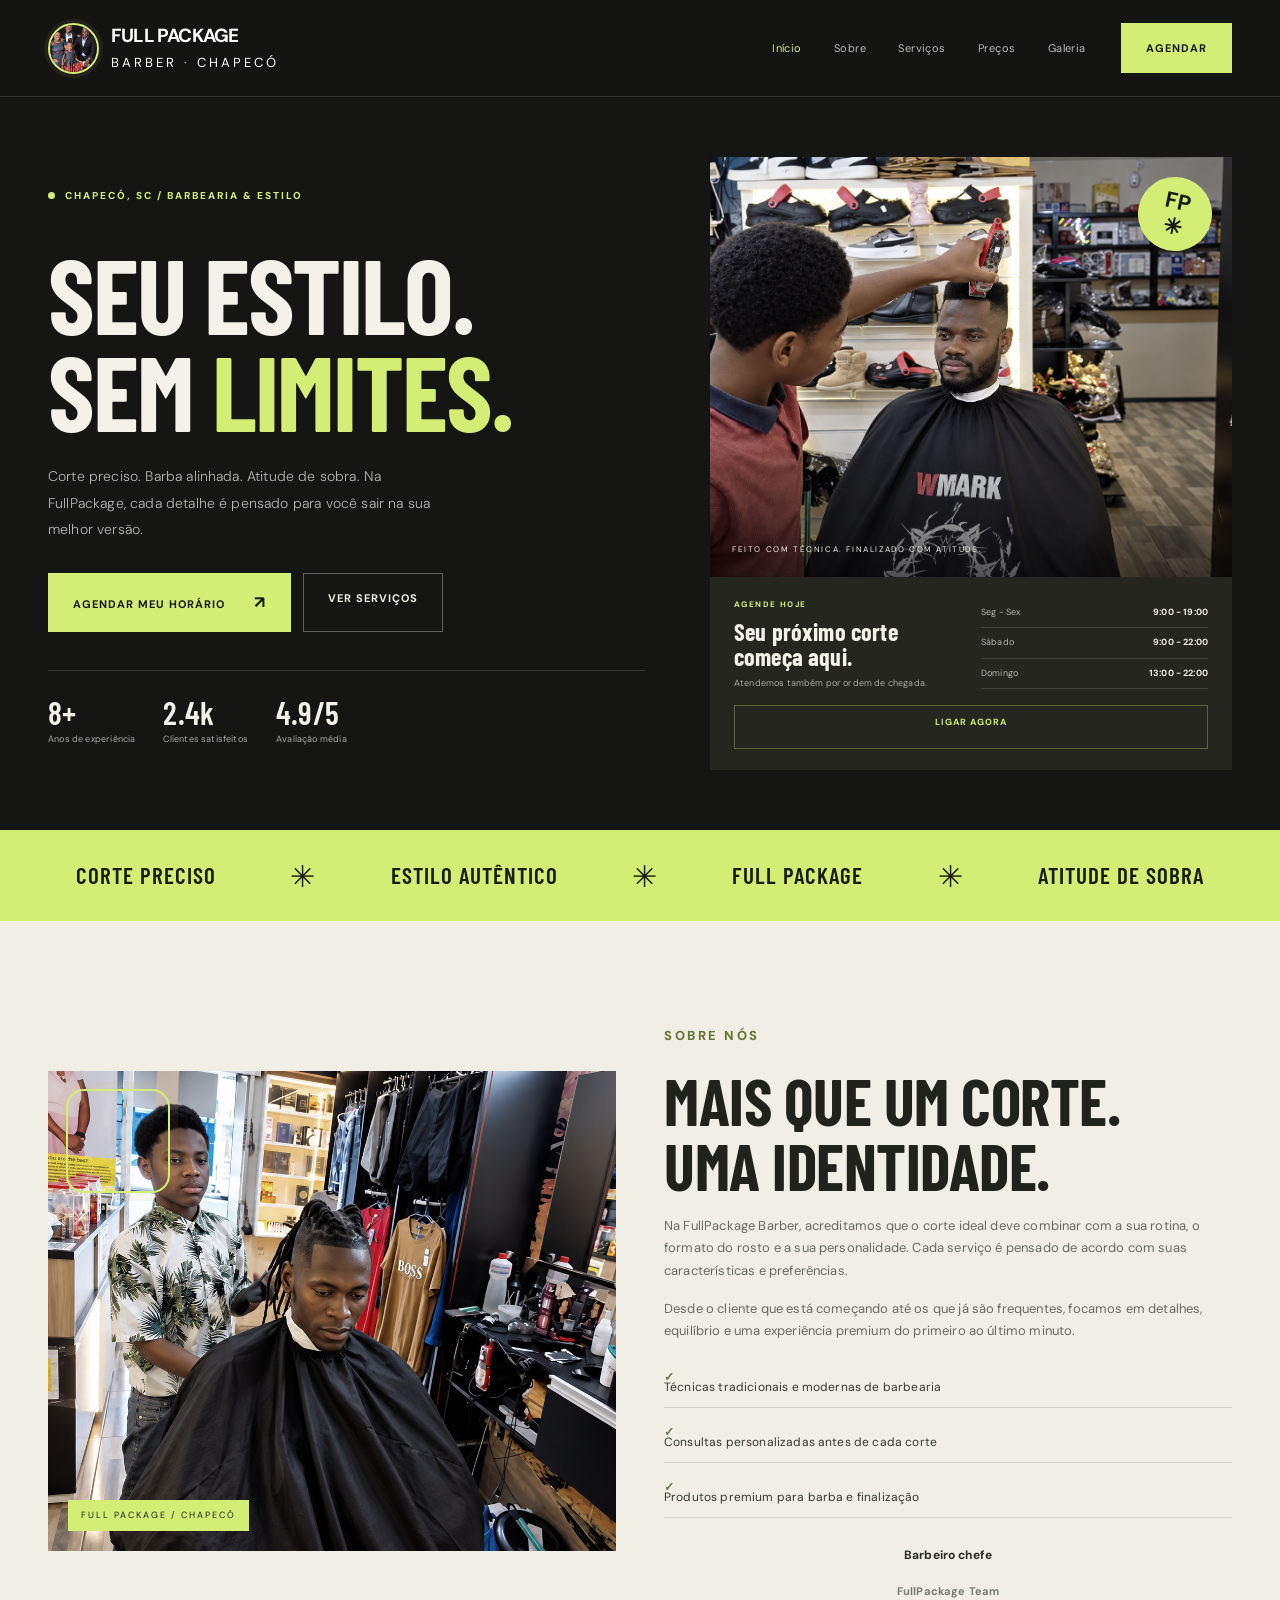
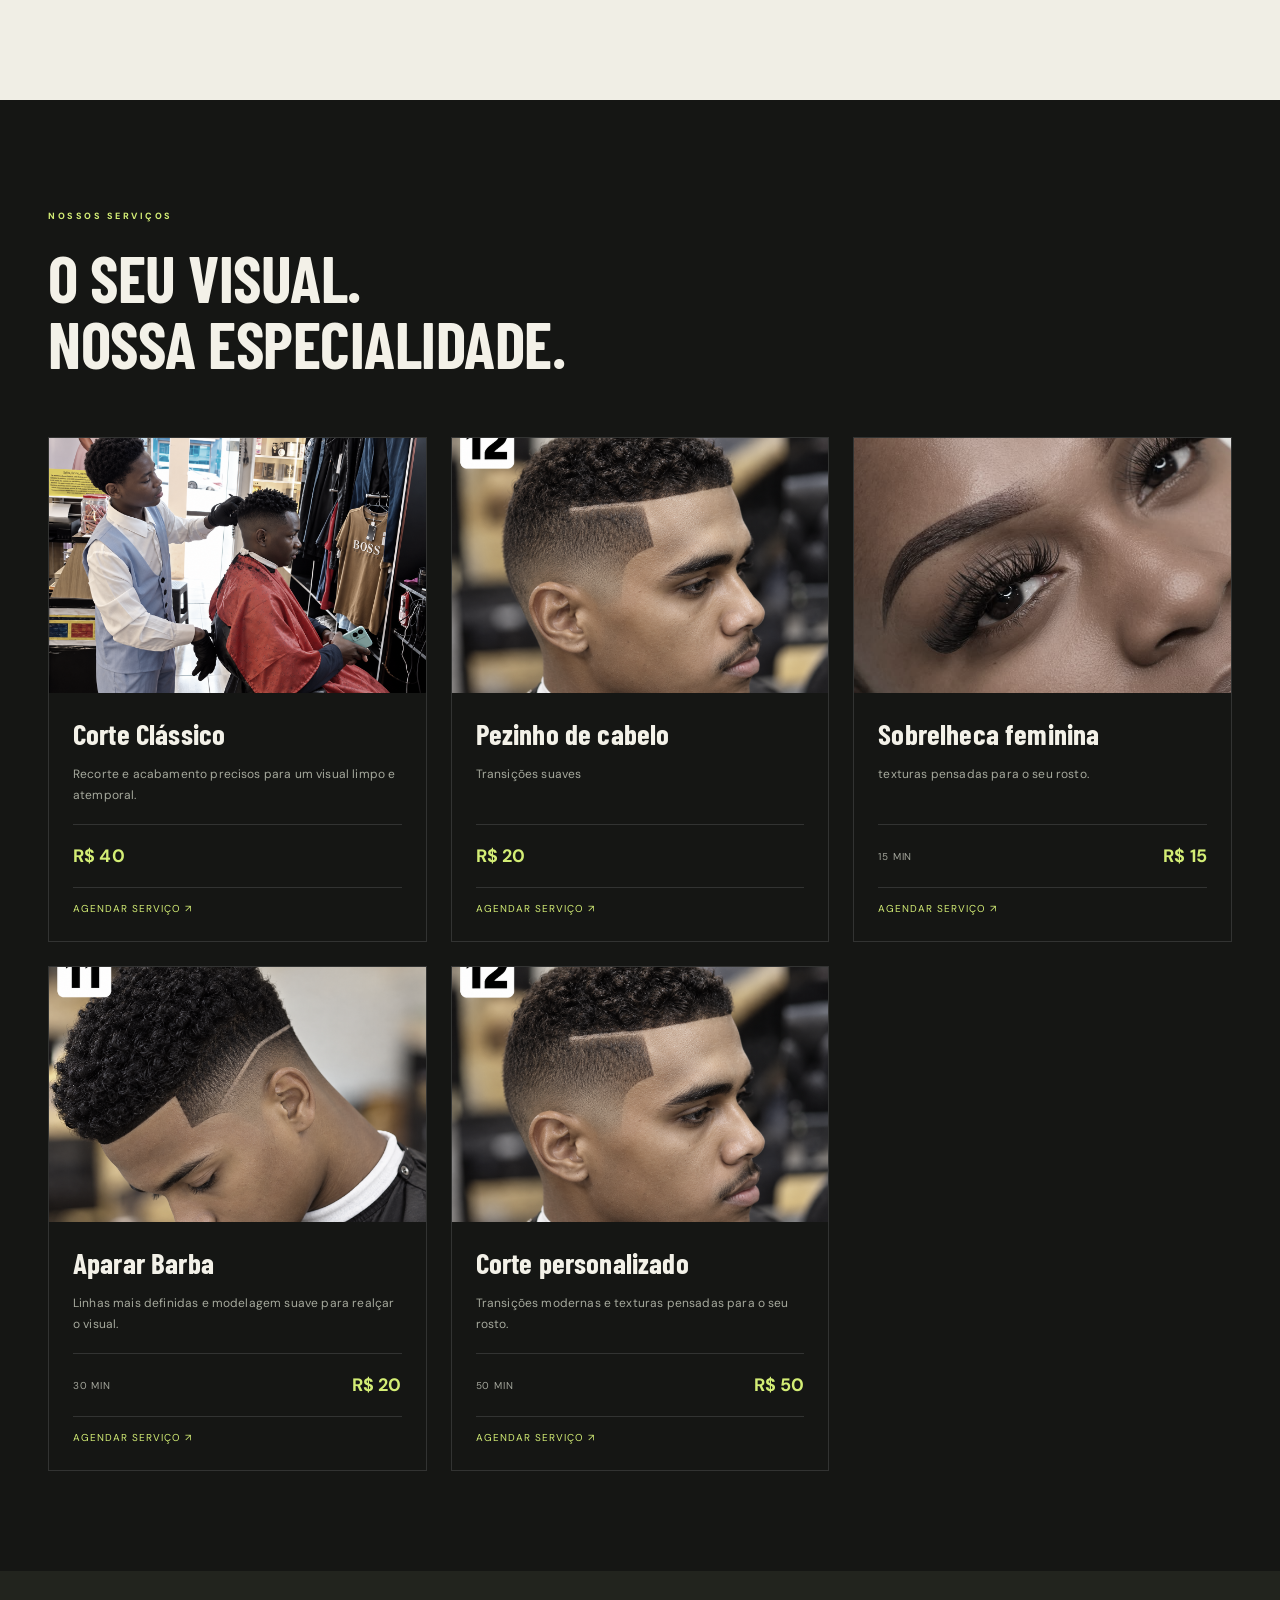
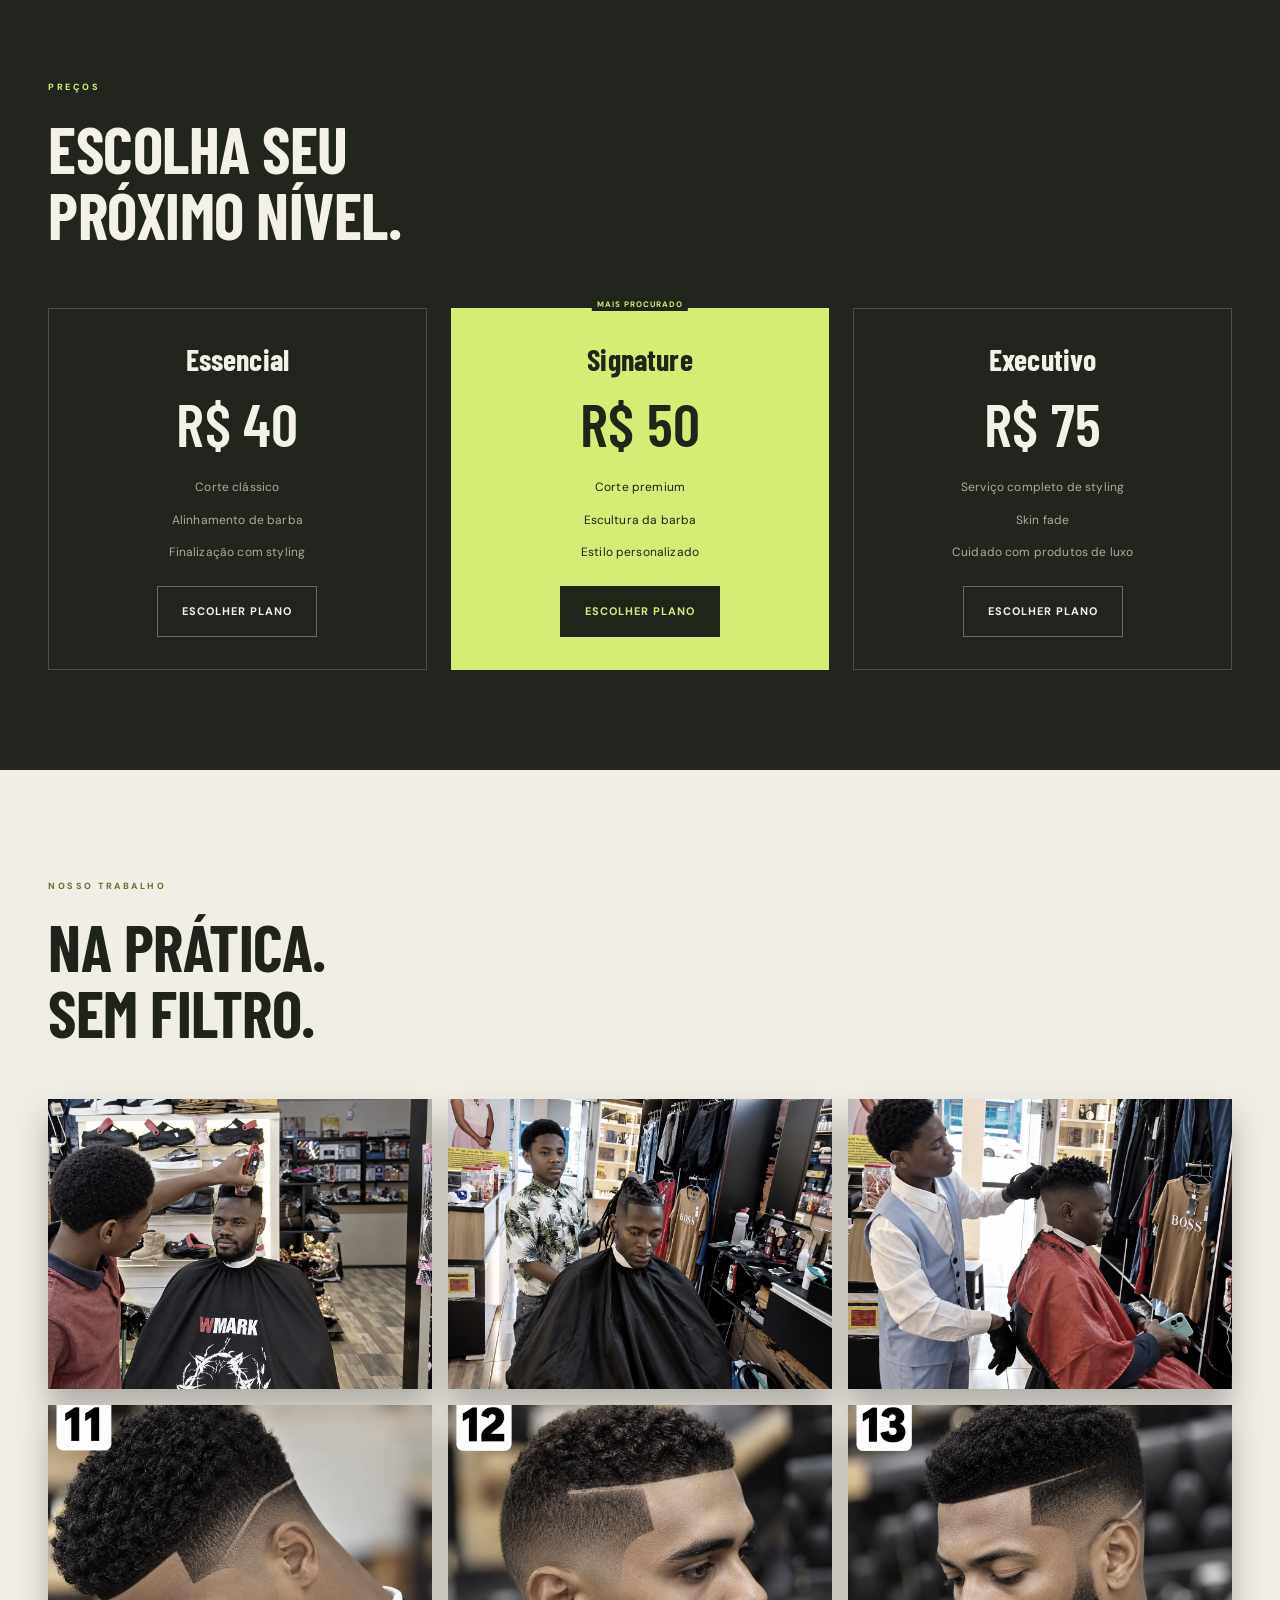
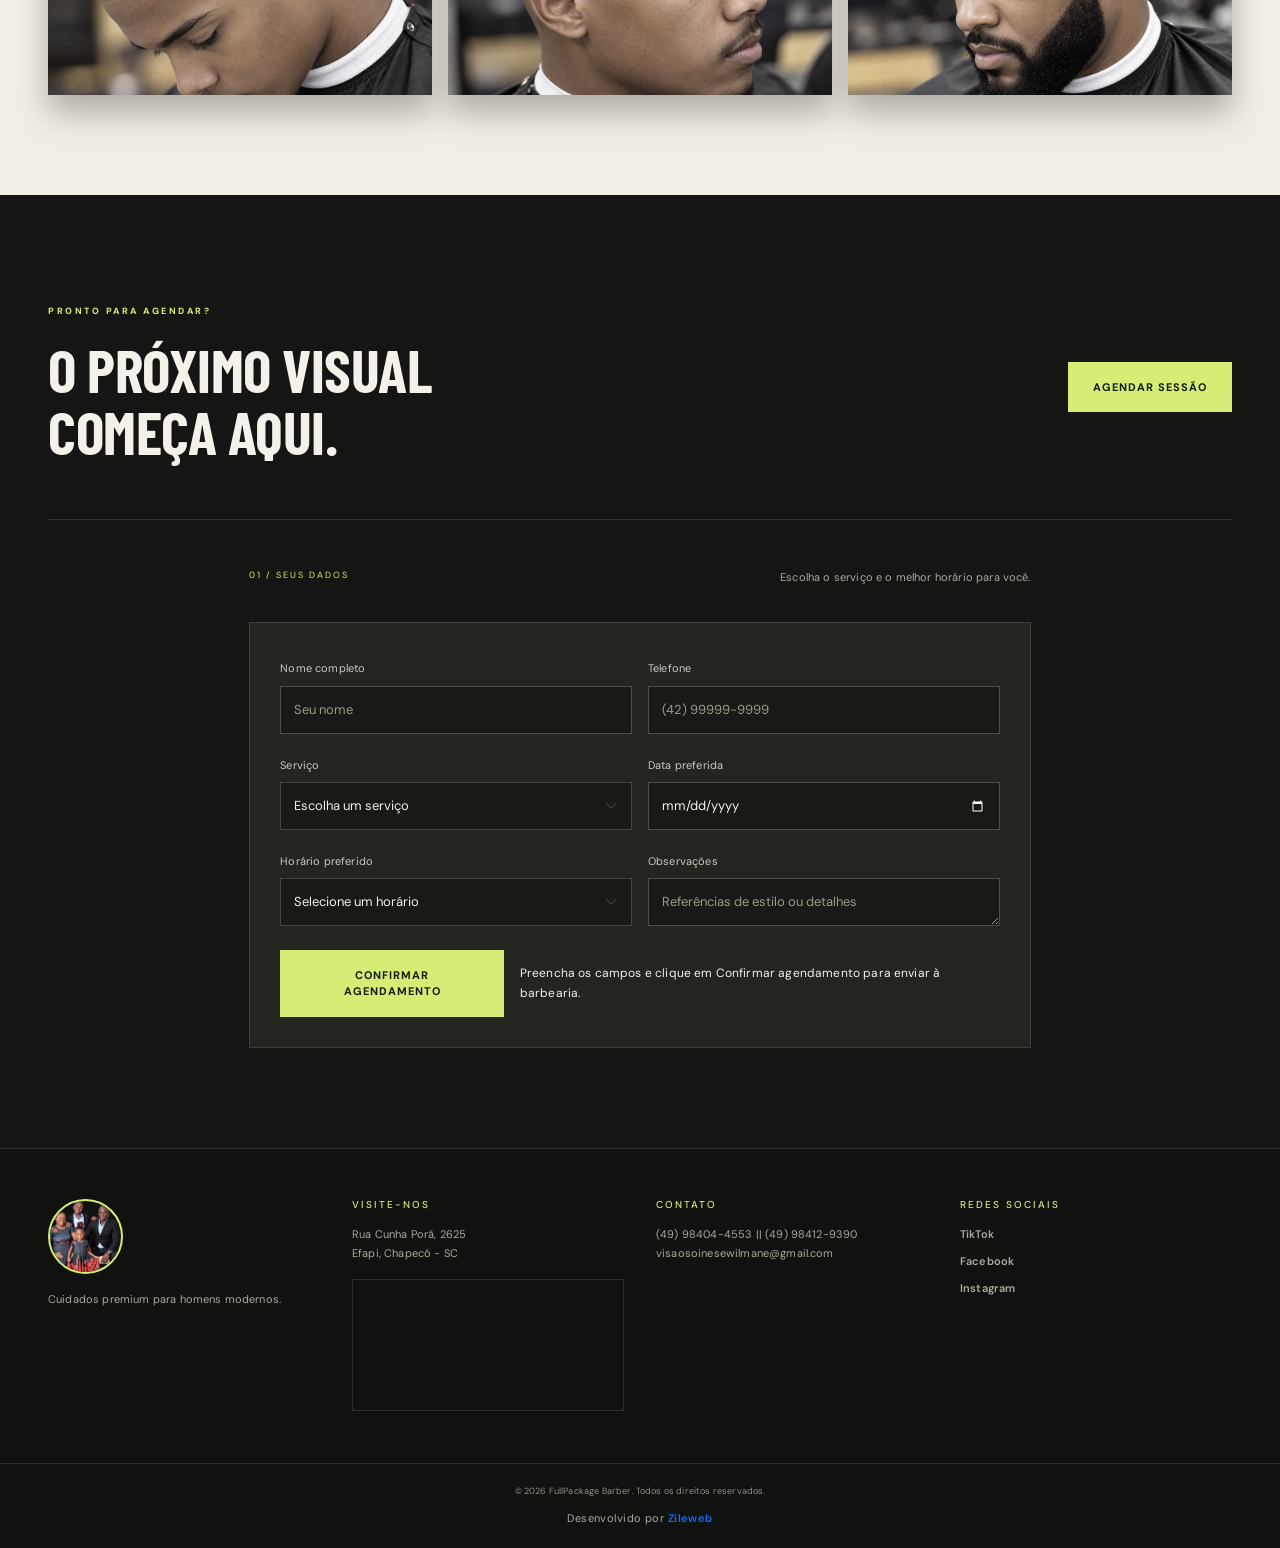
==== commit c78cf207: "Prepare FullPackage Barber for Render static hosting" ====
--- a/index.html
+++ b/index.html
@@ -334,12 +334,12 @@
                 <h4>Redes sociais</h4>
                 <div class="social-links">
                     <a href="#" aria-label="TikTok da FullPackage Barber">TikTok</a>
-                    <a href="#" aria-label="Facebook da FullPackage Barber">Facebook</a>
-                    <a href="#" aria-label="Instagram da FullPackage Barber">Instagram</a>
+                    <a href="https://www.facebook.com/SoineseWilemaneFullPackage" aria-label="Facebook da FullPackage Barber">Facebook</a>
+                    <a href="https://www.instagram.com/soinesewilemanefullpackage/" aria-label="Instagram da FullPackage Barber">Instagram</a>
                 </div>
             </div>
         </div>
-        <div class="copyright">© <span id="currentYear"></span> FullPackage Barber. Todos os direitos reservados.</div>
+        <div class="copyright">© <span id="currentYear"></span> FullPackage Barber. Todos os direitos reservados.<span class="developer-credit">Desenvolvido por <strong><a href="https://zileweb.onrender.com/#sobre" target="_blank" rel="noopener noreferrer">Zileweb</a></strong></span></div>
     </footer>
 
     <script src="https://cdn.jsdelivr.net/npm/bootstrap@5.3.8/dist/js/bootstrap.bundle.min.js" crossorigin="anonymous"></script>
@@ -349,3 +349,4 @@
 </html>
 
 
+
--- a/redesign.css
+++ b/redesign.css
@@ -25,3 +25,4 @@
   .modern-barber .brand-marquee{flex-wrap:wrap}
   .modern-barber .footer-content p{overflow-wrap:anywhere}
 }
+.developer-credit{display:block;margin-top:10px;font-size:11px;letter-spacing:.04em;color:#a7ad9d}.developer-credit strong{color:var(--accent);font-weight:600}
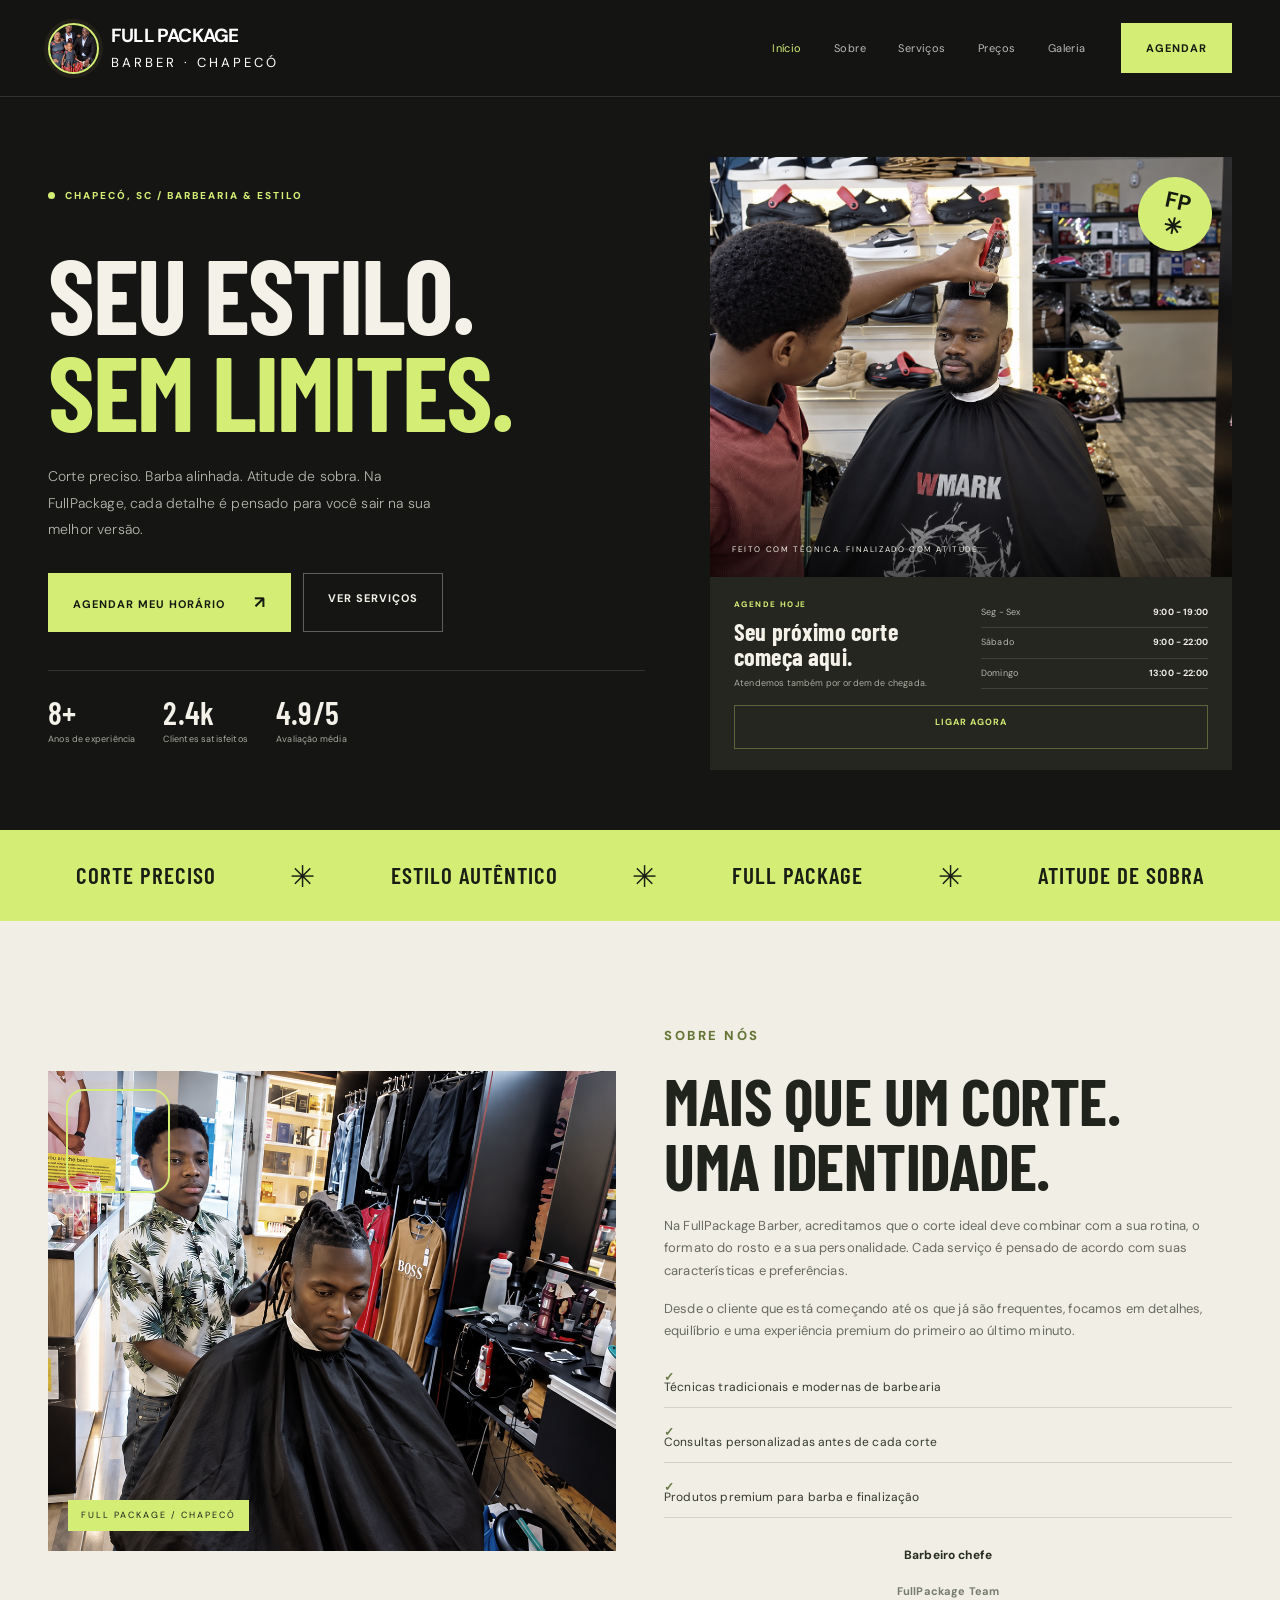
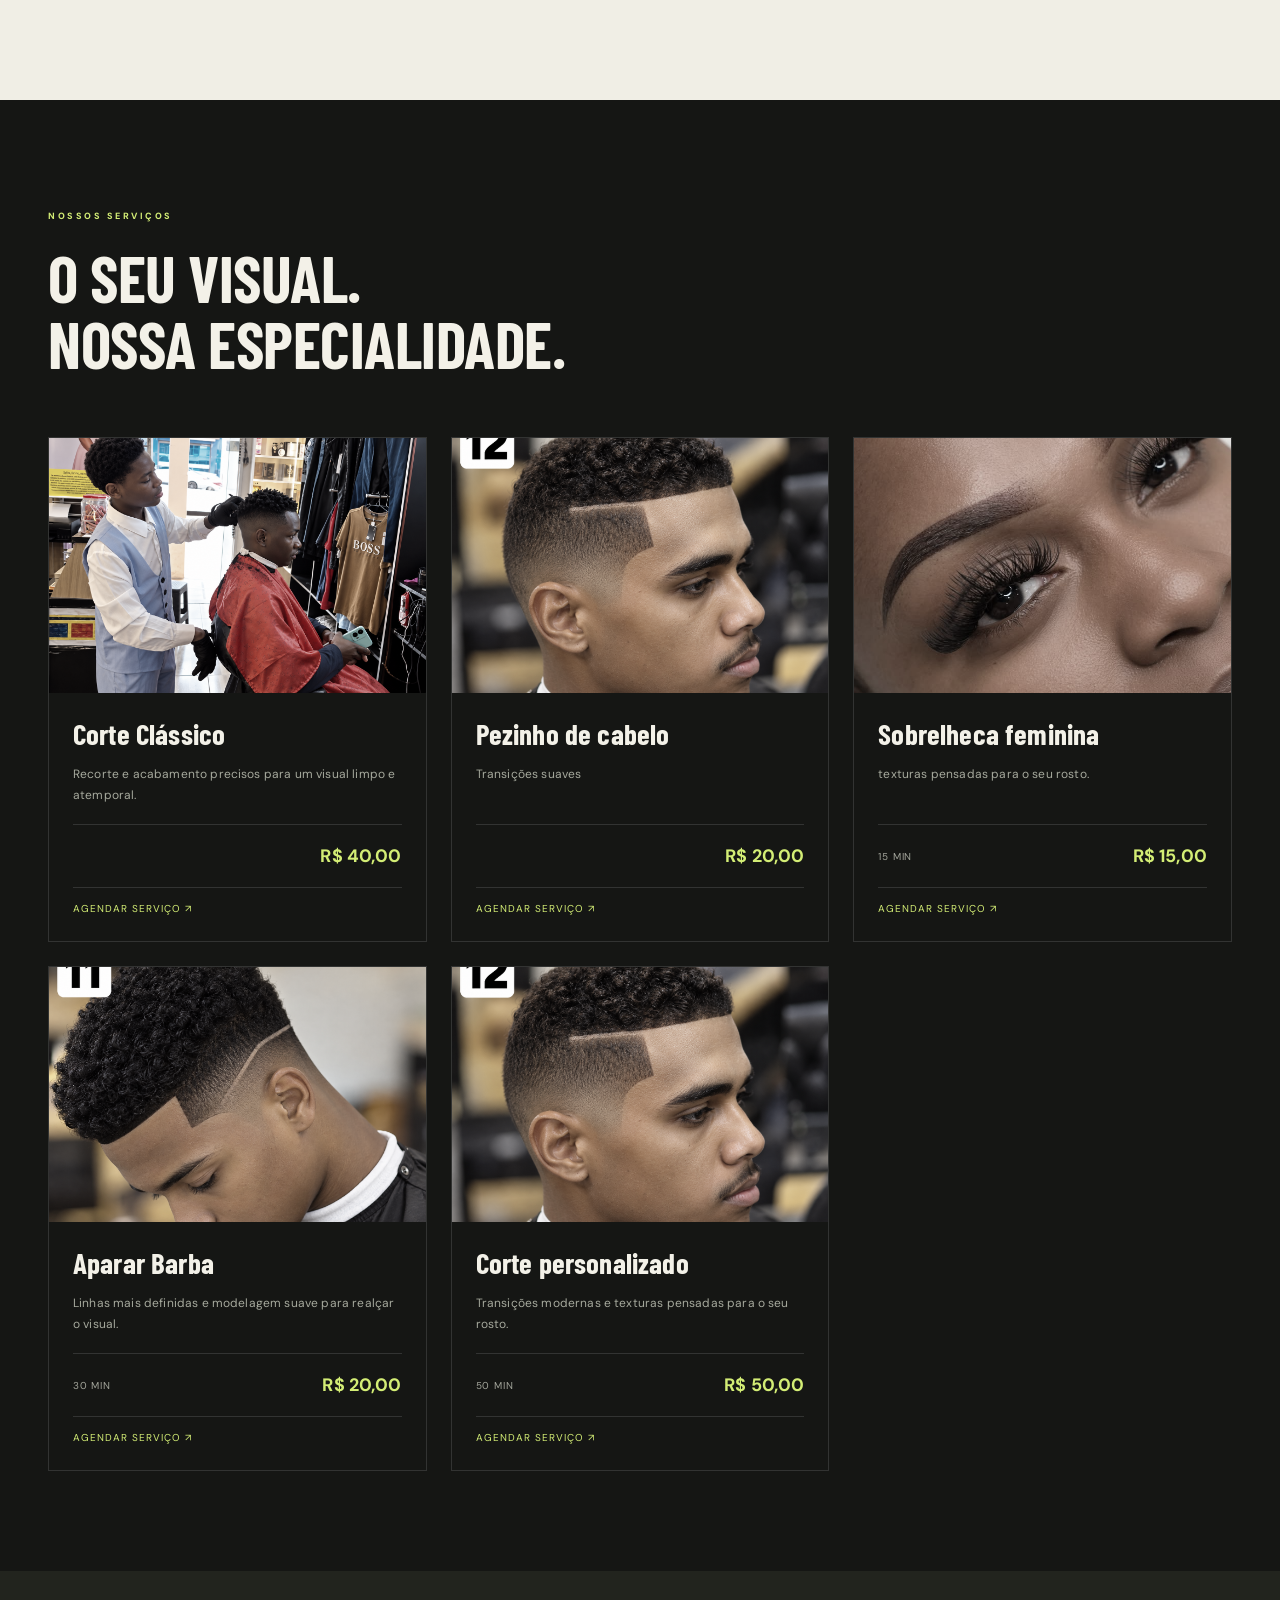
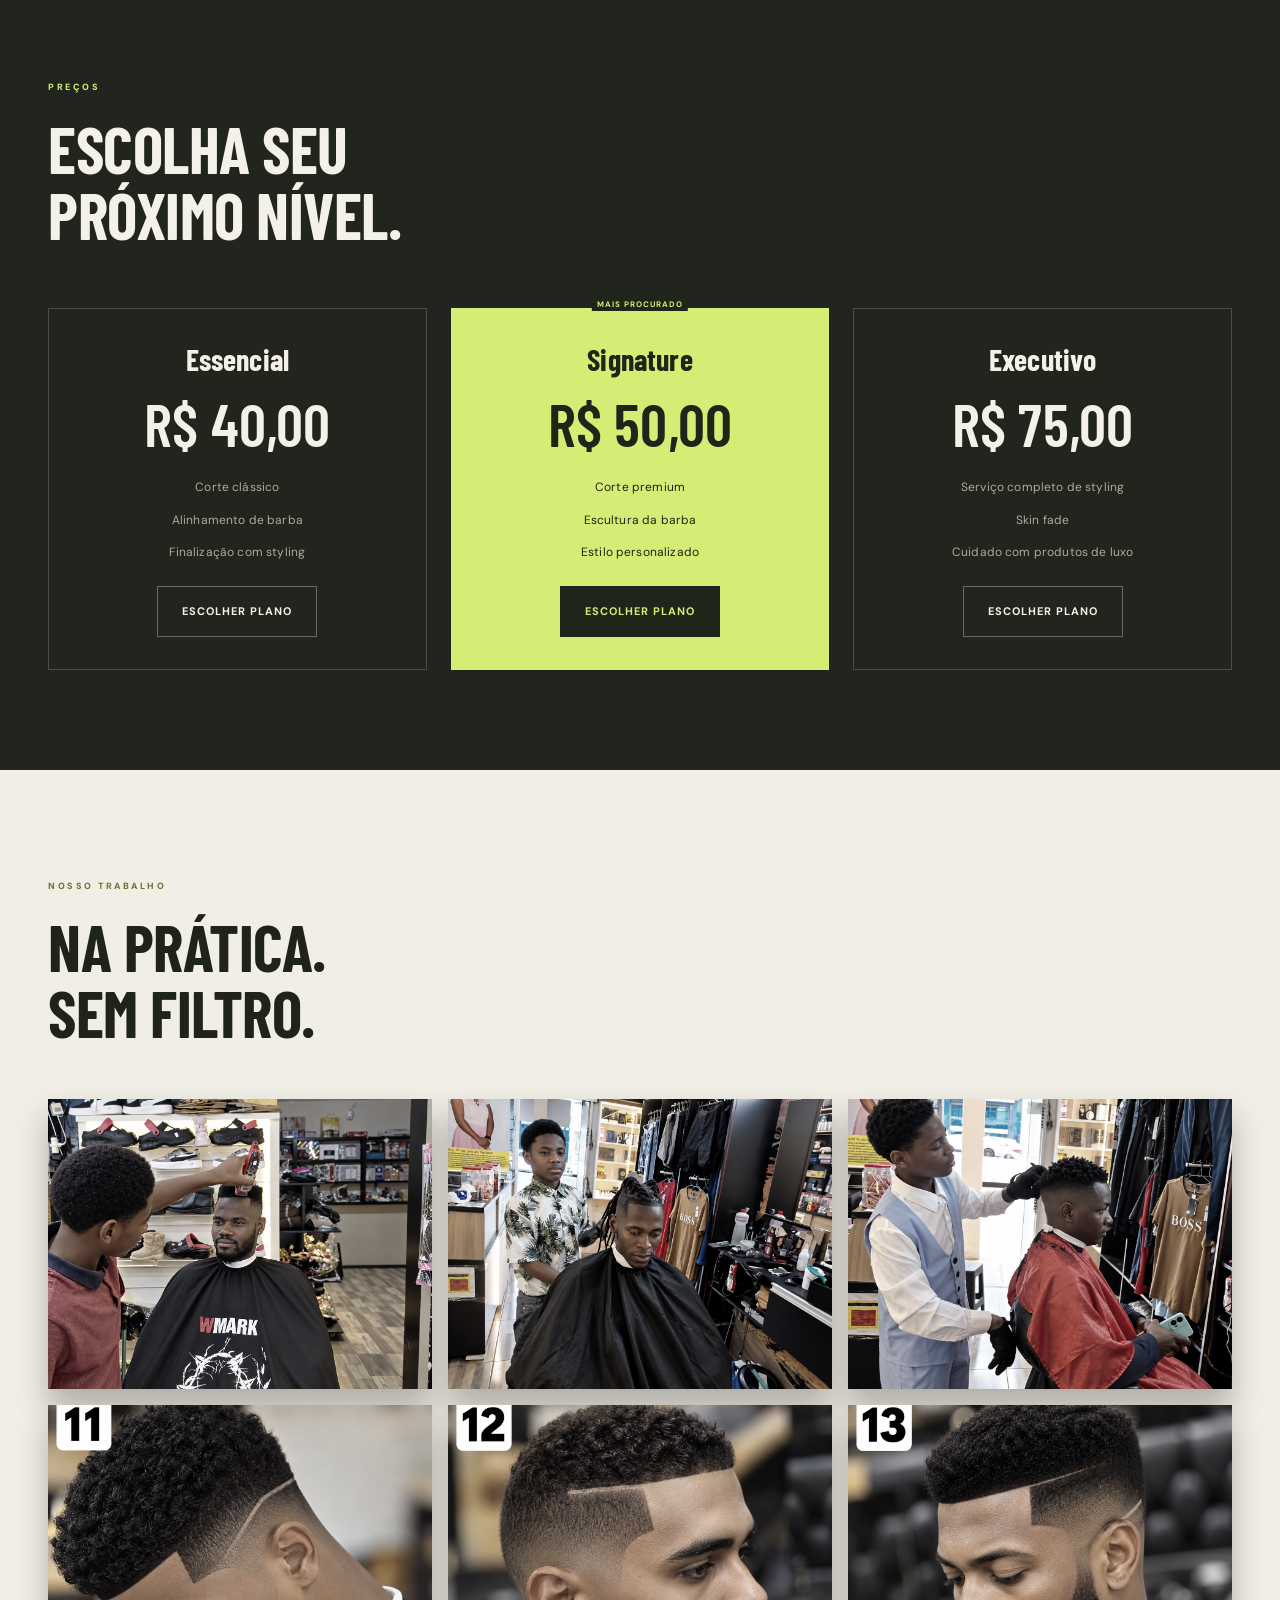
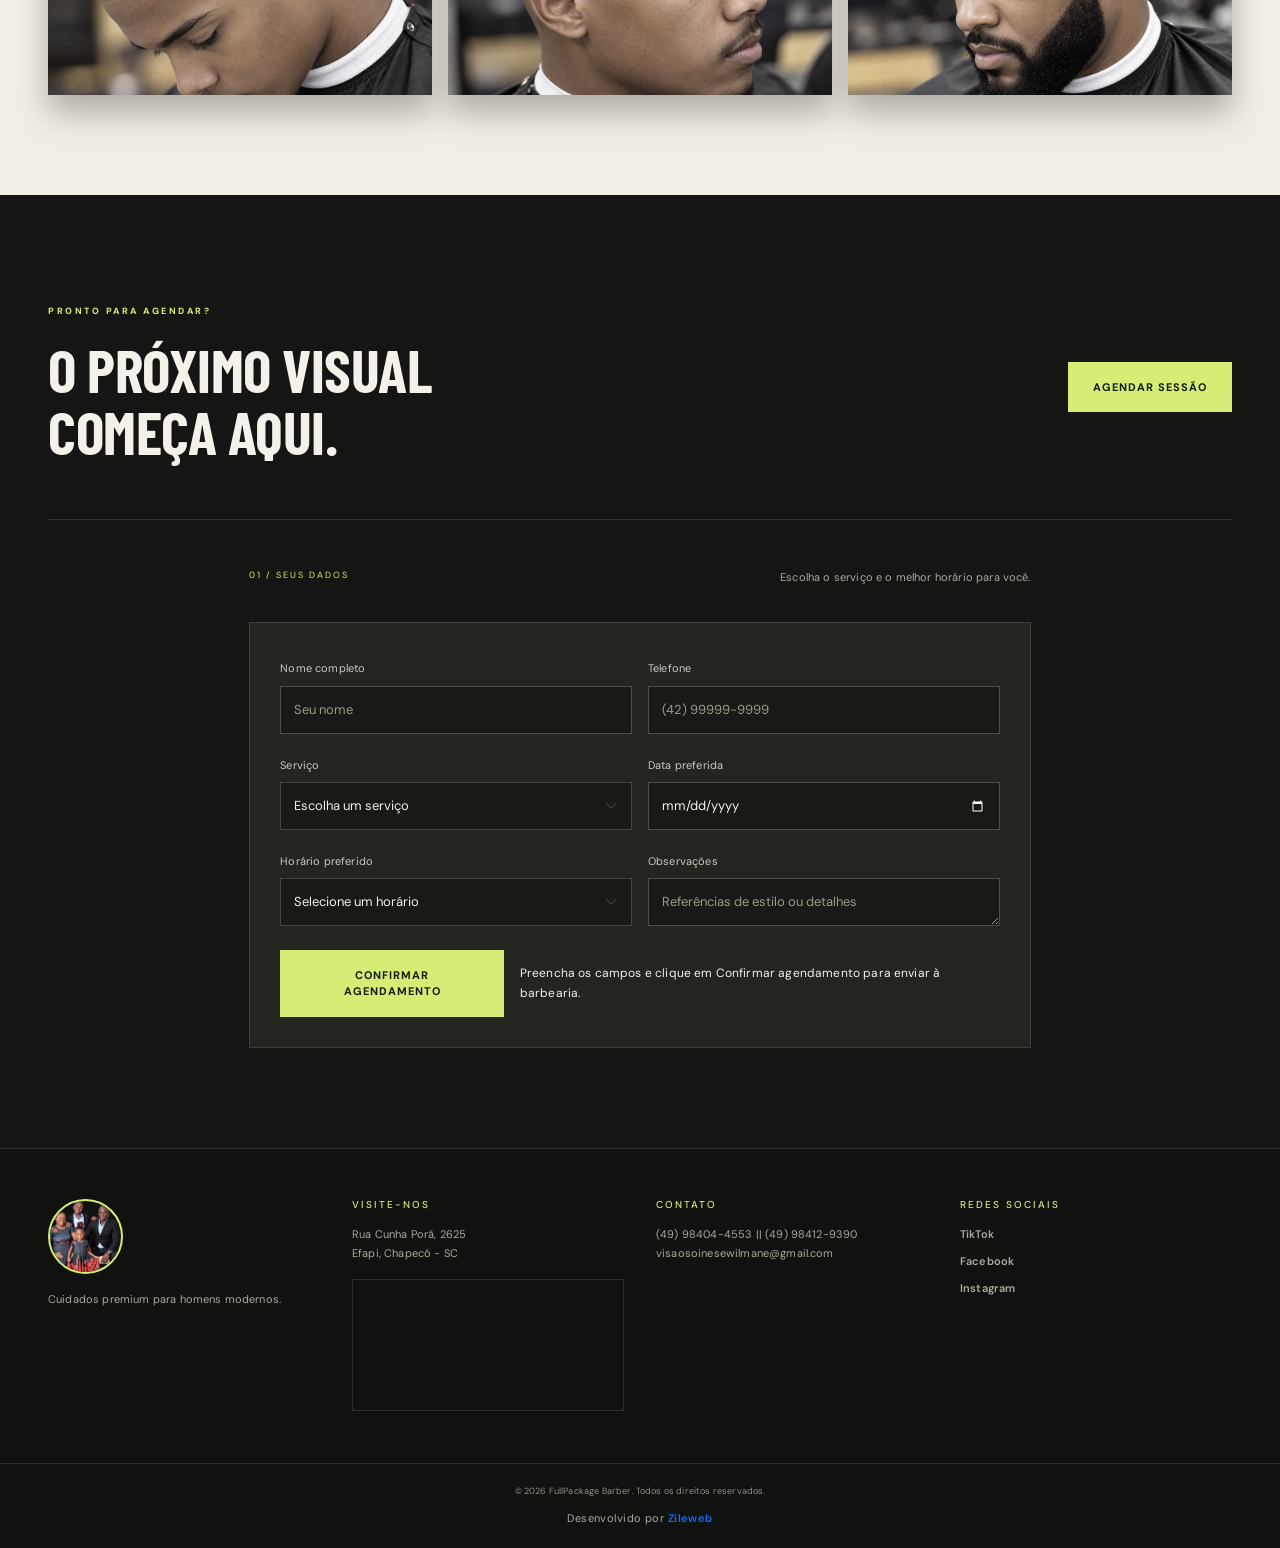
==== commit 480016b3: "Add owner-managed website content editor" ====
--- a/index.html
+++ b/index.html
@@ -10,6 +10,7 @@
     <link href="https://cdn.jsdelivr.net/npm/bootstrap@5.3.8/dist/css/bootstrap.min.css" rel="stylesheet"
         crossorigin="anonymous">
 <link rel="stylesheet" href="redesign.css">
+<link rel="stylesheet" href="content.css?v=1">
 </head>
 
 <body class="modern-barber">
@@ -344,6 +345,7 @@
 
     <script src="https://cdn.jsdelivr.net/npm/bootstrap@5.3.8/dist/js/bootstrap.bundle.min.js" crossorigin="anonymous"></script>
     <script src="script.js?v=booking-sync-4"></script><script src="redesign.js?v=booking-links-2"></script>
+<script src="site-defaults.js?v=1"></script><script src="site-content.js?v=1"></script>
 </body>
 
 </html>
--- a/content.css
+++ b/content.css
@@ -0,0 +1,27 @@
+.site-promotion{width:min(520px,calc(100% - 32px));max-height:85dvh;overflow:auto;border:1px solid #d3ed75;background:#1d2118;color:#f4f2e9;padding:40px 30px}
+.site-promotion::backdrop{background:#000b;backdrop-filter:blur(4px)}
+.site-promotion h2{font-family:'Barlow Condensed',sans-serif;font-size:clamp(32px,7vw,52px);line-height:1.1}
+.site-promotion .promo-text{white-space:pre-wrap;overflow-wrap:anywhere;line-height:1.7;margin:24px 0}
+.site-promotion .promo-close{position:absolute;right:8px;top:5px;min-width:44px;min-height:44px;border:0;background:transparent;color:#fff;font-size:30px}
+.preview-banner{padding:12px;background:#d3ed75;color:#17200e;text-align:center;font:600 12px Arial,sans-serif}
+#siteEditor{width:min(1100px,calc(100% - 24px));max-height:92dvh;padding:0;border:1px solid #657355}
+.editor-head,.editor-actions{padding:20px;background:#1e231a;position:sticky;z-index:2}
+.editor-head{top:0;border-bottom:1px solid #465039;display:flex;justify-content:space-between;gap:20px;align-items:center}
+.editor-actions{bottom:0;border-top:1px solid #465039;display:flex;gap:12px;flex-wrap:wrap}
+.editor-body{padding:24px}
+.editor-tabs{display:flex;gap:8px;flex-wrap:wrap;margin-bottom:24px}
+.editor-tabs button[aria-selected=true]{background:#d3ed75;color:#192014}
+.editor-grid{display:grid;grid-template-columns:1fr 1fr;gap:20px}
+.editor-grid label{display:block;font-size:13px}
+.editor-grid label input,.editor-grid label textarea,.editor-grid label select{margin-top:7px}
+.editor-item{border:1px solid #465039;border-radius:12px;padding:20px;margin:16px 0}
+.editor-item h3{font-size:18px}.editor-item img{width:110px;height:100px;object-fit:cover;margin:10px 0}
+.editor-item textarea{min-height:90px}.editor-item input[type=file]{width:100%}
+.editor-full{grid-column:1/-1}.editor-controls{display:flex;gap:8px;flex-wrap:wrap;margin-top:15px}
+.editor-status{white-space:pre-wrap;margin-bottom:18px}
+#editorPreview{width:min(1100px,calc(100% - 20px));height:92dvh;padding:12px}
+#editorPreview iframe{display:block;width:100%;height:calc(100% - 58px);background:#fff;border:0;margin-top:10px}
+#editorPreview[data-mobile=true] iframe{max-width:390px;margin-inline:auto}
+#siteEditor label{color:#e5ebdc}
+#siteEditor :focus-visible{outline:2px solid #d3ed75;outline-offset:3px}
+@media(max-width:640px){.editor-grid{grid-template-columns:1fr}.editor-body{padding:16px}.editor-head,.editor-actions{padding:14px}.editor-actions .btn{flex:1}.editor-head h2{font-size:20px}.editor-item{padding:14px}}
